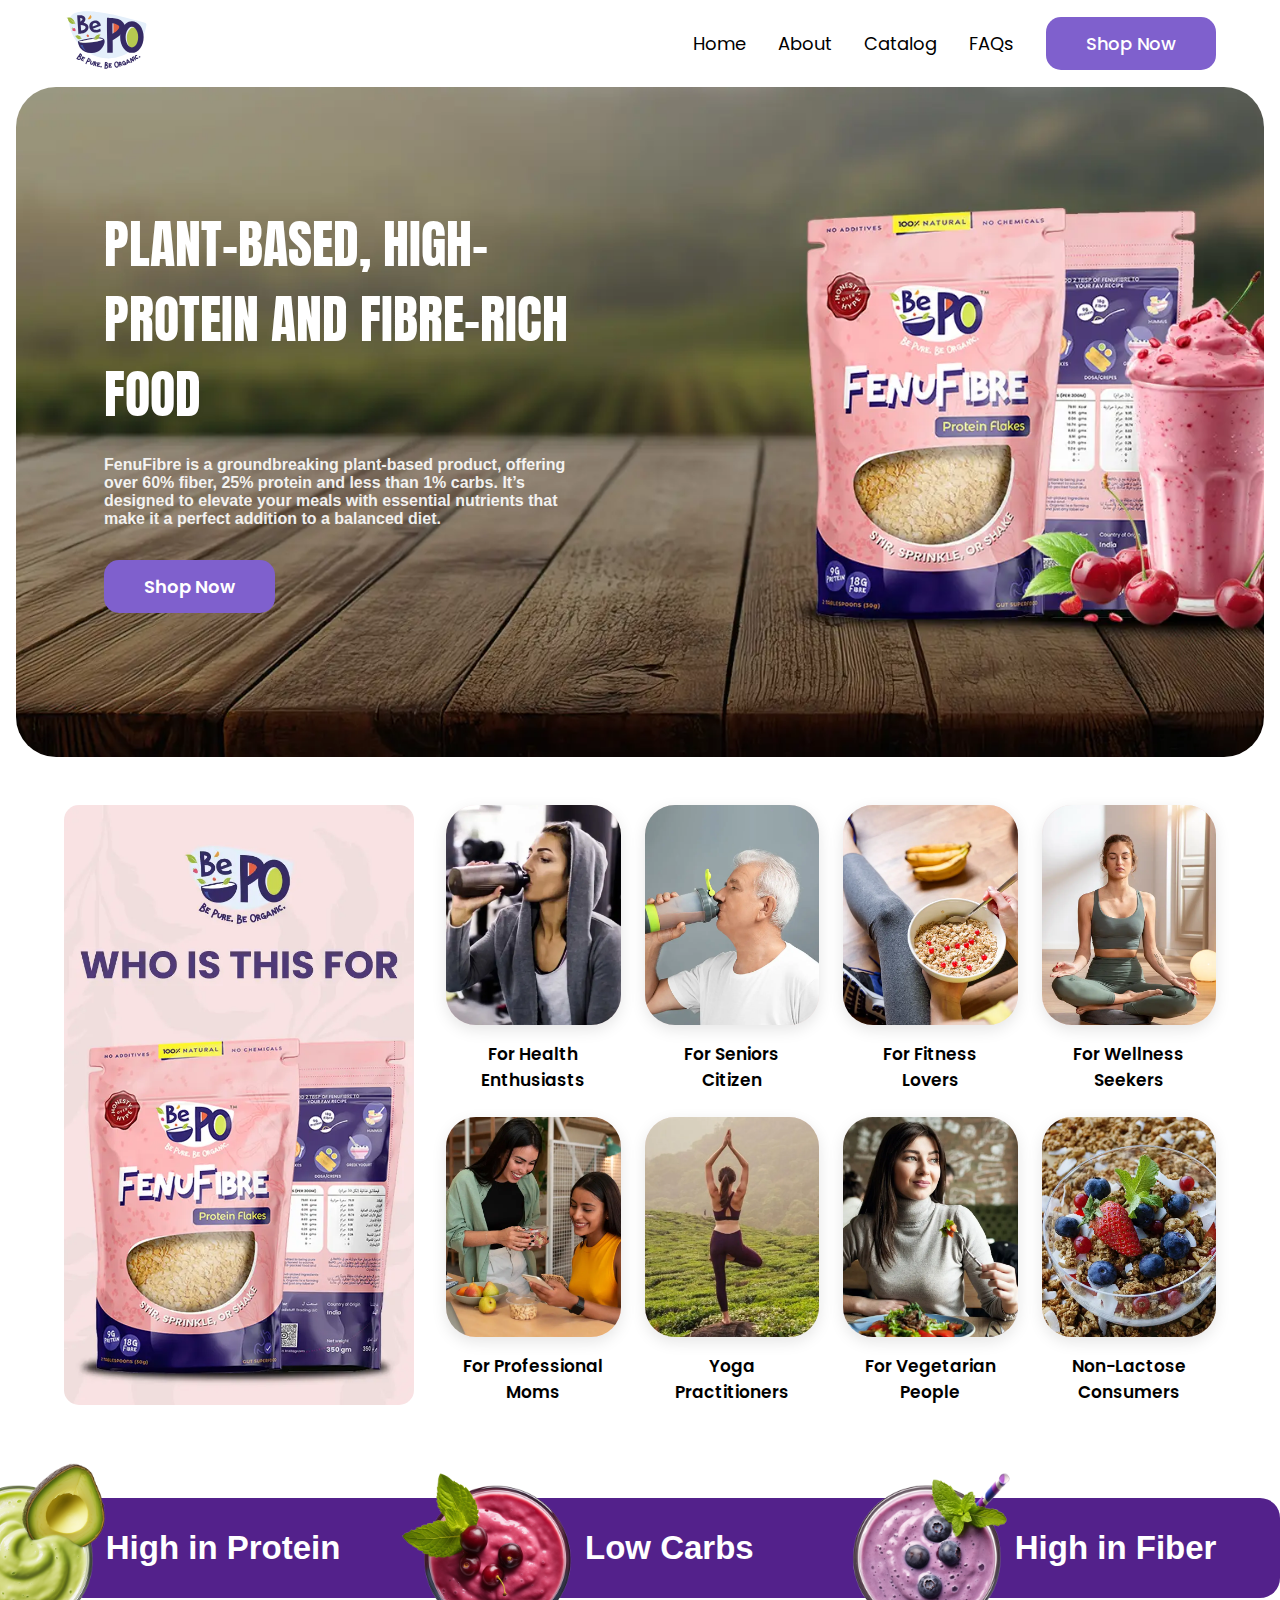
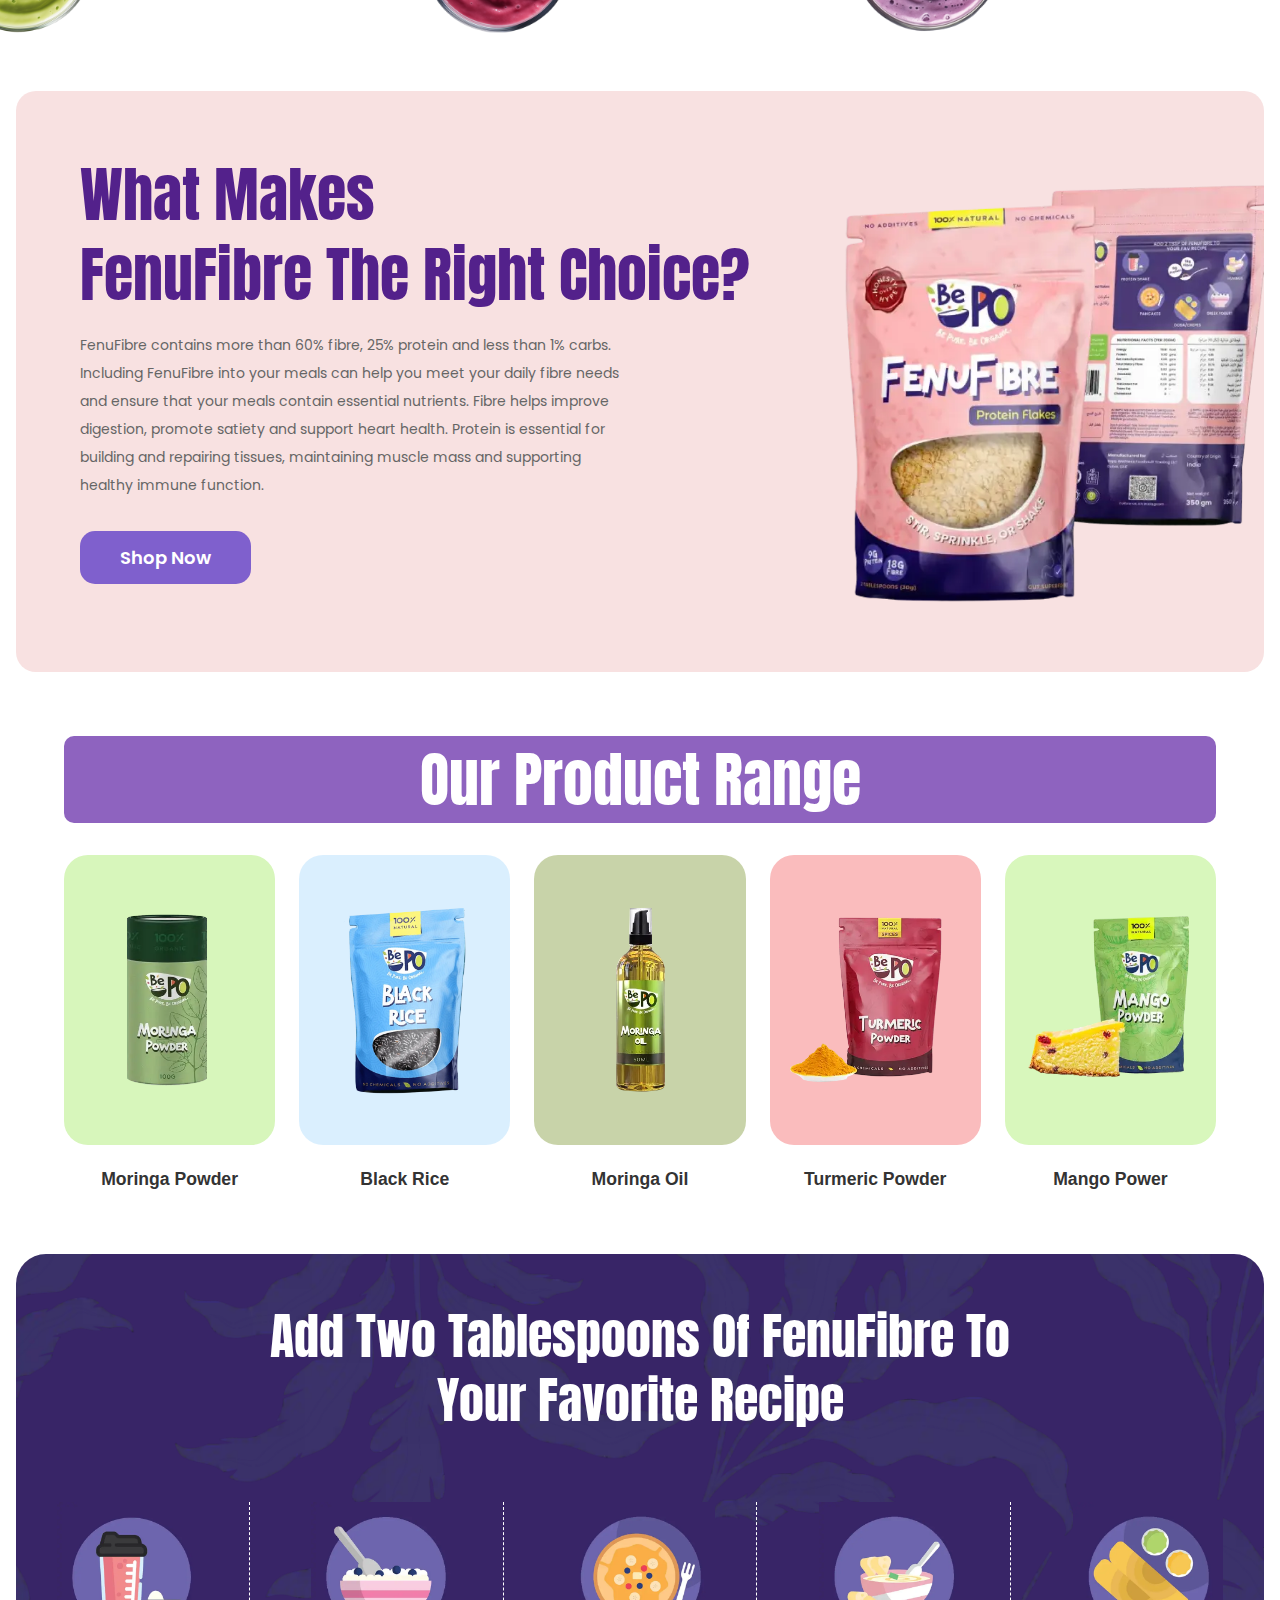
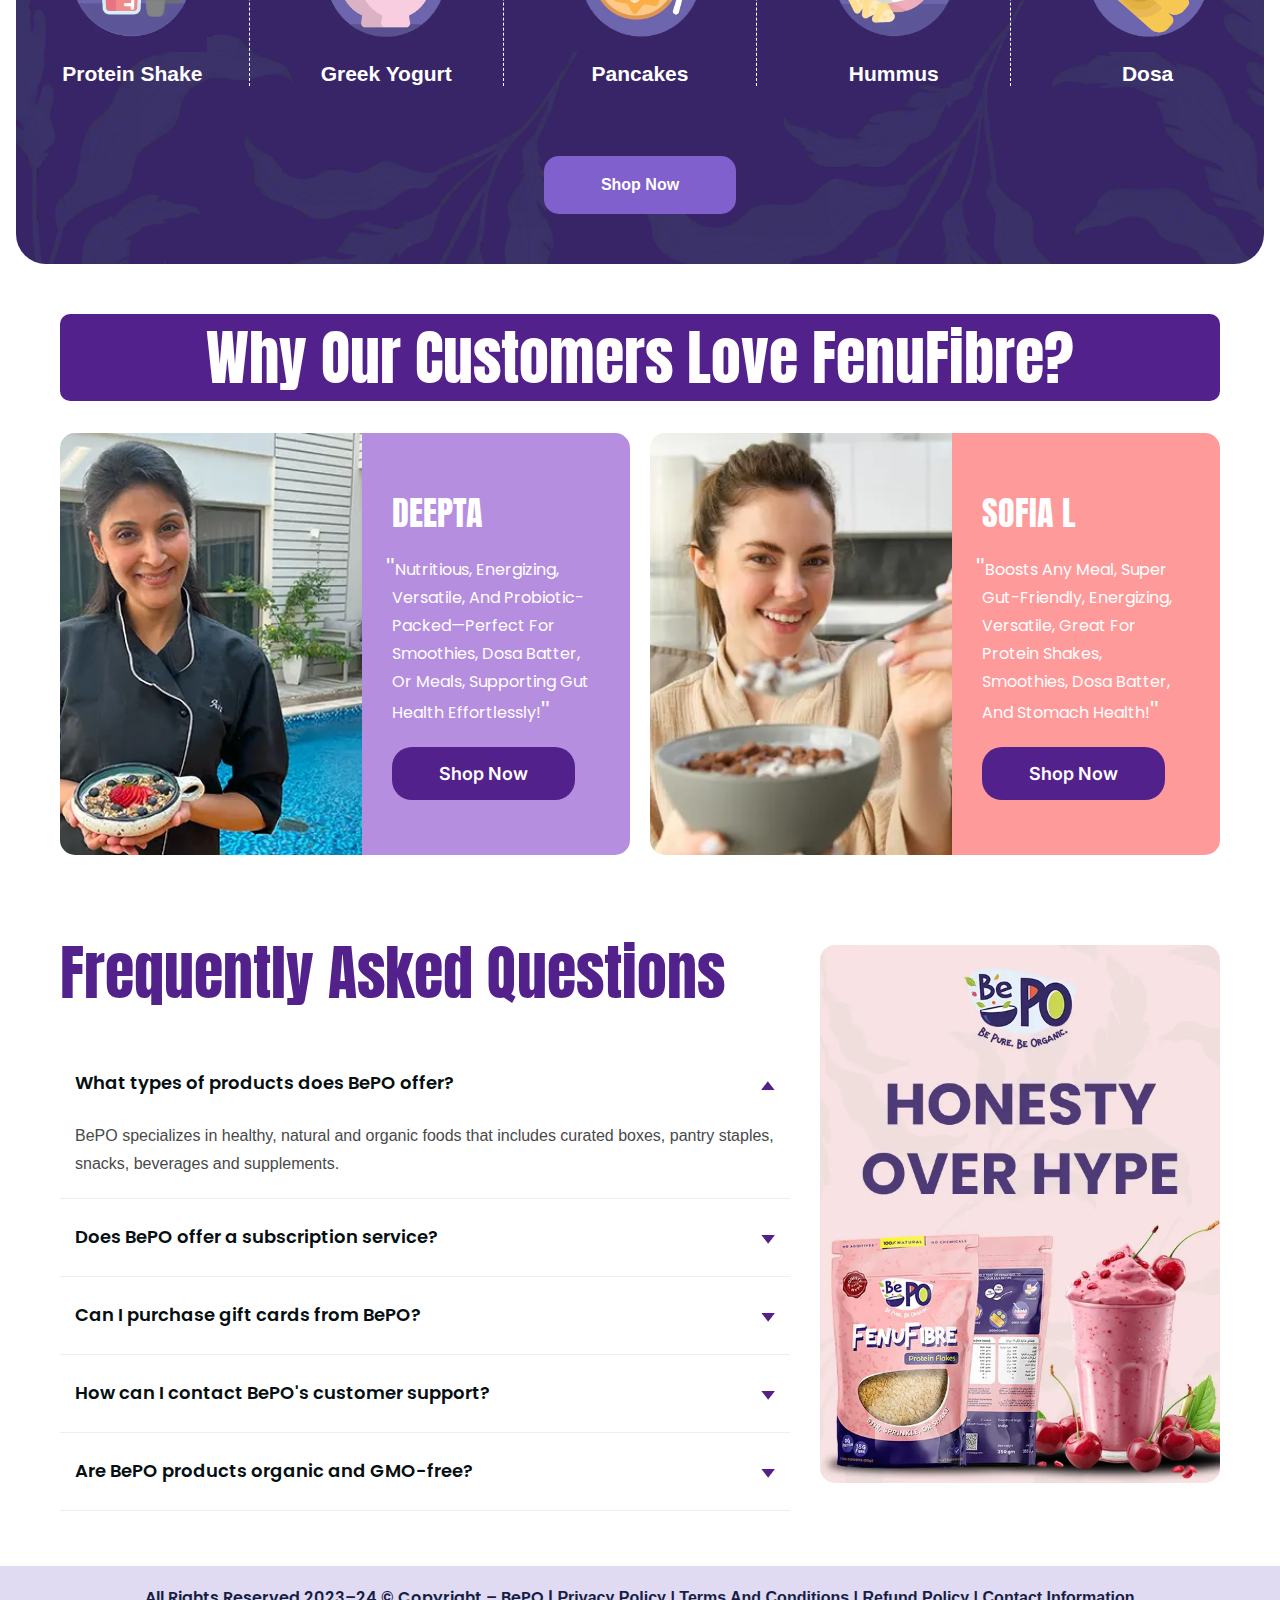
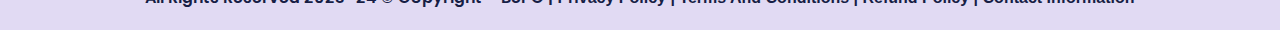
==== index.html @ 3cbac1ba "some minor changes" ====
<!DOCTYPE html>
<html lang="en">
  <head>
    <meta charset="UTF-8" />
    <meta name="viewport" content="width=device-width, initial-scale=1.0" />
    <title>Faryita - Fresh Juice Bar</title>
    <meta
      name="description"
      content="BePO is your source for natural, organic packaged food. Explore our health-focused products, including fruit powders, staples, and spices. "
    />
    <!-- <link rel="canonical" href="https://www.gobepo.com"/> -->
    <meta
      property="og:title"
      content="BePO | Healthy, Natural, Organic Foods"
    />
    <meta
      property="og:description"
      content="BePO is your source for natural, organic packaged food. Explore our health-focused products, including fruit powders, staples, and spices. "
    />
    <meta
      property="og:image"
      content="https://static.wixstatic.com/media/5f8a59_23ab8ace196f48eab3944c8852a92712%7Emv2.png/v1/fit/w_2500,h_1330,al_c/5f8a59_23ab8ace196f48eab3944c8852a92712%7Emv2.png"
    />
    <meta property="og:image:width" content="2500" />
    <meta property="og:image:height" content="1330" />
    <meta property="og:url" content="https://www.gobepo.com" />
    <meta property="og:site_name" content="Bepo" />
    <link href="./images/bg-images/logo.svg " rel="icon" />
    <link href="./images/bg-images/logo.svg " rel="apple-touch-icon" />
    <link
      href="https://cdnjs.cloudflare.com/ajax/libs/font-awesome/6.0.0/css/all.min.css"
      rel="stylesheet"
    />
    <link rel="stylesheet" href="./css/font-awesome-css/all.css" />
    <link rel="stylesheet" href="./css/style.css" />
    <link rel="stylesheet" href="./css/responsive.css" />
    <script defer src="./js/script.js"></script>
  </head>
  <body>
    <!-- Top Header -->
    <!-- <div class="top-header">
      <div class="top_social_icons">
        <img src="./images/bg-images/instagram.png" alt="" />
        <img src="./images/bg-images/facebook-app-symbol.png" alt="" />
        <img src="./images/bg-images/youtube (1).png  " alt="" />
        <img src="./images/bg-images/twitter.png" alt="" />
      </div>
      <p class="top_text"> View All Our Products</p>
      <div class="right_top_div">
        <div class="email_container">
          <img src="./images/bg-images/email.png" alt="" />
          <span><a href="mailto: hello@gobepo.com" style="margin-left: 0px;"> hello@gobepo.com</a></span>
        </div>
        <div class="countary">
          <p>USD</p>
          <img src="images/bg-images/down-arrow.png" width="15px" alt="" />
        </div>
        <div class="countary">
          <p>English</p>
          <img src="images/bg-images/down-arrow.png" width="15px" alt="" />
        </div>
      </div>
    </div> -->

    <!-- Main Navigation -->
    <nav>
      <div class="logo"><img src="./images/bg-images/logo.svg" alt="" /></div>

      <div class="nav-icons">
        <!-- <a href="#"><i class="fas fa-search"></i></a> -->
        <!-- <a href="#"><i class="fas fa-heart"></i></a> -->
        <!-- <a href="#"><i class="fas fa-shopping-cart"></i></a> -->
        <div class="nav-links">
          <a href="#hero">Home</a>
          <a href="#about">About</a>
          <a href="#catalog">Catalog</a>
          <!-- <a href="#shop">Shop</a> -->
          <a href="#faq">FAQs</a>
        </div>
        <a
          style="margin-left: 16px"
          href="https://amzn.eu/d/f3tGIVs"
          target="_blank"
          class="get-in-touch"
          >Shop Now</a
        >
        <button class="hamburger">
          <i class="fas fa-bars"></i>
        </button>
      </div>
    </nav>

    <!-- Mobile Navigation -->
    <div class="mobile-nav">
      <button class="mobile-nav-close">
        <i style="font-size: 40px" class="fas fa-times"></i>
      </button>
      <div class="mobile-nav-links">
        <a href="#hero">Home</a>
        <a href="#about">About</a>
        <a href="#catalog">Catalog</a>
        <!-- <a href="#shop">Shop</a> -->
        <a href="#faq">FAQs</a>
        <a href="#contact" class="get-in-touch">Get In Touch</a>
      </div>
    </div>

    <!-- Overlay -->
    <div class="overlay"></div>

    <!-- Hero Section -->
    <section id="hero" class="hero">
      <div class="hero-content">
        <!-- <div class="orange_fruite">
          <img src="./images/fruits/hero-orange.png" alt="" />
        </div> -->

        <div class="left_hero_content">
          <h1>Plant-Based, High-Protein and Fibre-Rich Food</h1>
          <!-- <i class="fas fa-user"></i> -->
          <p>
            FenuFibre is a groundbreaking plant-based product, offering over 60%
            fiber, 25% protein and less than 1% carbs. It’s designed to elevate
            your meals with essential nutrients that make it a perfect addition
            to a balanced diet.
          </p>
          <a
            href="https://amzn.eu/d/f3tGIVs"
            target="_blank"
            class="shop-juice-btn"
            >Shop Now</a
          >
        </div>
        <div class="person_div">
          <a href="https://amzn.eu/d/f3tGIVs" target="_blank"
            ><img src="./images/bepo/fenufibre-back-forth.webp" alt=""
          /></a>
        </div>
      </div>
    </section>

    <!-- Products Section -->
    <section class="products-section">
      <div class="featured-juice">
        <div class="juice-card">
          <h3 class="product_mbl_title">Who can Benefit from FenuFibre?</h3>
        </div>
        <div class="juice-grid">
          <div class="juice-container">
            <div class="juice-item">
              <img
                src="./images/bepo/health-enthusiasts.webp"
                alt="Cantaloupe Juice"
                class="juice-img"
              />
            </div>
            <div class="juice-info">
              <h3>For Health Enthusiasts</h3>
            </div>
          </div>
          <div class="juice-container">
            <div class="juice-item">
              <img
                src="./images/bepo/for-senior.webp"
                alt="Strawberry juice"
                class="juice-img"
              />
            </div>
            <div class="juice-info">
              <h3>For Seniors Citizen</h3>
            </div>
          </div>
          <div class="juice-container">
            <div class="juice-item">
              <img
                src="./images/bepo/fitness-lover.webp"
                alt="Cucumber Juices"
                class="juice-img"
              />
            </div>
            <div class="juice-info">
              <h3>For Fitness Lovers</h3>
            </div>
          </div>
          <div class="juice-container">
            <div class="juice-item">
              <img
                src="./images/bepo/wellness-seeker.webp"
                alt="black Grape juice"
                class="juice-img"
              />
            </div>
            <div class="juice-info">
              <h3>For Wellness Seekers</h3>
            </div>
          </div>
          <div class="juice-container">
            <div class="juice-item">
              <img
                src="./images/bepo/woeking-mom.webp"
                alt="Mint lemon juice"
                class="juice-img"
              />
            </div>
            <div class="juice-info">
              <h3>For Professional Moms</h3>
            </div>
          </div>
          <div class="juice-container">
            <div class="juice-item">
              <img
                src="./images/bepo/yoga.webp"
                alt="Carrot Mint juice"
                class="juice-img"
              />
            </div>
            <div class="juice-info">
              <h3>Yoga Practitioners</h3>
            </div>
          </div>
          <div class="juice-container">
            <div class="juice-item">
              <img
                src="./images/bepo/vegan.webp"
                alt="Cantaloupe Juice"
                class="juice-img"
              />
            </div>
            <div class="juice-info">
              <h3>For Vegetarian People</h3>
            </div>
          </div>
          <div class="juice-container">
            <div class="juice-item">
              <img
                src="./images/bepo/lactose-intolerance.webp"
                alt="Mango Juices"
                class="juice-img"
              />
            </div>
            <div class="juice-info">
              <h3>Non-lactose consumers</h3>
            </div>
          </div>
        </div>
      </div>
    </section>
    <!-- Marquee Section -->
    <section class="marquee_section">
      <div class="slider-container_logo desktop-slider" id="upperLogo">
        <div class="slider_logo" id="slider_logo">
          <div class="slide-card_logo">
            <img src="./images/fruits/h2-img-01.png" />
            <p>High in Protein</p>
          </div>
          <div class="slide-card_logo">
            <img src="./images/fruits/h2-img-03.png" />
            <p>Low Carbs</p>
          </div>
          <div class="slide-card_logo">
            <img src="./images/fruits/h2-img-04.png" />
            <p>High in Fiber</p>
          </div>
          <div class="slide-card_logo">
            <img src="./images/fruits/h2-img-05.png" />
            <p>100% Natural</p>
          </div>
          <div class="slide-card_logo">
            <img src="./images/fruits/h2-img-01.png" />
            <p>High in Fibre</p>
          </div>
          <div class="slide-card_logo">
            <img src="./images/fruits/h2-img-03.png" />
            <p>100% Natural</p>
          </div>
        </div>
      </div>
    </section>

    <section id="about" class="pink-banner">
      <div class="pink-banner-content">
        <h2>
          What Makes <br />
          FenuFibre the Right Choice?
        </h2>
        <p>
          FenuFibre contains more than 60% fibre, 25% protein and less than 1%
          carbs. Including FenuFibre into your meals can help you meet your
          daily fibre needs and ensure that your meals contain essential
          nutrients. ​Fibre helps improve digestion, promote satiety and support
          heart health. Protein is essential for building and repairing tissues,
          maintaining muscle mass and supporting healthy immune function.
        </p>
        <!-- <div class="benefits_points">
          <p>Improves Digestion</p>
          <p>Promotes Satiety</p>
          <p>Promotes Satiety</p>
        </div> -->

        <a
          href="https://amzn.eu/d/f3tGIVs"
          target="_blank"
          class="shop-juice-btn"
          >Shop Now</a
        >
      </div>
      <!-- <div class="pink-banner-images">
        <img src="/api/placeholder/400/300" alt="Fruit Juice" />
        <div class="diagonal-straw"></div>
      </div> -->
    </section>

    <section id="catalog" class="trending-section">
      <div class="trending-header">
        <h2>Our Product Range</h2>
      </div>
      <div class="trending-grid">
        <div class="trending-item">
          <div class="trending-img-container" style="background: #d7f6bb">
            <img
              src="./images/bg-images/moringa-powder.webp"
              alt="Black Grape Juice"
            />
          </div>
          <h3>Moringa Powder</h3>
          <!-- <p class="price">$5.99 USD</p> -->
          <!-- <button class="add-to-cart-btn">Add To Cart</button> -->
        </div>
        <div class="trending-item">
          <div class="trending-img-container" style="background: #6fc2fd42">
            <img src="./images/bepo/bllack-rice.webp" alt="Mint Lemon Juice" />
          </div>
          <h3>Black Rice</h3>
          <!-- <p class="price">$4.99 USD</p> -->
          <!-- <button class="add-to-cart-btn">Add To Cart</button> -->
        </div>
        <div class="trending-item">
          <div class="trending-img-container" style="background: #8aa04777">
            <img
              src="./images/bg-images/moringa-oil.webp"
              alt="Carrot Mint Juice"
            />
          </div>
          <h3>Moringa Oil</h3>
          <!-- <p class="price">$6.99 USD</p> -->
          <!-- <button class="add-to-cart-btn">Add To Cart</button> -->
        </div>
        <div class="trending-item">
          <div class="trending-img-container" style="background: #fabcbd">
            <img
              style="margin-left: -25px"
              src="./images/bg-images/turmeric-powder.webp"
              alt="Mango Juices"
            />
          </div>
          <h3>Turmeric Powder</h3>
          <!-- <p class="price">$5.99 USD</p> -->
          <!-- <button class="add-to-cart-btn">Add To Cart</button> -->
        </div>
        <div class="trending-item">
          <div class="trending-img-container" style="background: #d8f7bc">
            <img src="./images/bepo/mango-power.webp" alt="Mint Lemon Juice" />
          </div>
          <h3>Mango Power</h3>
          <!-- <p class="price">$4.99 USD</p> -->
          <!-- <button class="add-to-cart-btn">Add To Cart</button> -->
        </div>
      </div>
    </section>

    <!-- ======Category section  === -->
    <!-- <section class="category">
      <div class="category_inner">
        <div class="category_cards">
          <img src="./images/fruits/orange-fresh.jpg" alt="" />
        </div>
        <div class="category_cards">
          <img src="./images/fruits/salsa-drinks.jpg" alt="" />
        </div>
        <div class="category_cards">
          <img src="./images/fruits/smoothies.jpg" alt="" />
        </div>
      </div>
    </section> -->
    <!-- Info Section -->
    <section class="info-section">
      <div class="info-content">
        <!-- <img
          src="./images/avatar-2.png"
          alt="Person drinking juice"
          class="info-image"
        /> -->
        <div class="info-details">
          <h2>Add two tablespoons of FenuFibre to your favorite recipe</h2>
          <div class="features">
            <div class="feature-item">
              <img
                src="./images/bg-images/protein-shake.webp"
                alt="Sustainability Icon"
                class="feature-icon"
              />
              <p>Protein Shake</p>
            </div>
            <div class="feature-item">
              <img
                src="./images/bg-images/greek-yogurt.webp"
                alt="Our Roots Icon"
                class="feature-icon"
              />
              <p>Greek Yogurt</p>
            </div>
            <div class="feature-item">
              <img
                src="./images/bg-images/pancake.webp"
                alt="Variety Fruits Icon"
                class="feature-icon"
              />
              <p>Pancakes</p>
            </div>
            <div class="feature-item">
              <img
                src="./images/bg-images/hummus.webp"
                alt="Deliciousness Icon"
                class="feature-icon"
              />
              <p>Hummus</p>
            </div>
            <div class="feature-item">
              <img
                src="./images/bg-images/dosa.webp"
                alt="Quality Icon"
                class="feature-icon"
              />
              <p>Dosa</p>
            </div>
          </div>
          <a href="https://amzn.eu/d/f3tGIVs" target="_blank" class="btn"
            >Shop Now</a
          >
        </div>
      </div>
    </section>

    <!-- Blog Section -->
    <section class="juice-blog-section">
      <div class="trending-header blog">
        <h2>Why Our Customers Love FenuFibre?</h2>
      </div>
      <div class="juice-blog-carousel" id="juiceBlogCarousel">
        <div class="juice-blog-track" id="juiceBlogTrack">
          <div class="juice-blog-card">
            <img
              src="./images/bepo/deepta.webp"
              alt="Orange Juice"
              class="juice-blog-image"
            />
            <div class="blog_right_block">
              <div class="juice-blog-content">
                <!-- <div class="juice-blog-date">March 02, 2023</div> -->
                <h3 class="juice-blog-heading">Deepta</h3>
                <p class="juice-blog-excerpt">
                  <span style="font-size: 24px; margin-left: -6px">"</span
                  >Nutritious, energizing, versatile, and
                  probiotic-packed—perfect for smoothies, dosa batter, or meals,
                  supporting gut health effortlessly!<span
                    style="font-size: 24px"
                    >"</span
                  >
                </p>
                <a
                  href="https://amzn.eu/d/f3tGIVs"
                  target="_blank"
                  class="juice-blog-read-more"
                  >Shop Now
                </a>
              </div>
            </div>
          </div>
          <div class="juice-blog-card">
            <img
              src="./images/bepo/sophia.webp"
              alt="Red Smoothie"
              class="juice-blog-image"
            />
            <div class="blog_right_block">
              <div class="juice-blog-content">
                <!-- <div class="juice-blog-date">March 15, 2023</div> -->
                <h3 class="juice-blog-heading">Sofia L</h3>
                <p class="juice-blog-excerpt">
                  <span style="font-size: 24px; margin-left: -6px">"</span
                  >Boosts any meal, super gut-friendly, energizing, versatile,
                  great for protein shakes, smoothies, dosa batter, and stomach
                  health!<span style="font-size: 24px">"</span>
                </p>

                <a
                  href="https://amzn.eu/d/f3tGIVs"
                  target="_blank"
                  class="juice-blog-read-more"
                  >Shop Now</a
                >
              </div>
            </div>
          </div>
        </div>
        <div class="juice-blog-dots" id="juiceBlogDots"></div>
      </div>
    </section>

    <!-- FAQ Section -->
    <section id="faq" class="faq-section">
      <div class="faq-content">
        <h2 class="section-title">Frequently Asked Questions</h2>
        <ul class="accordion">
          <li class="accordion-item">
            <button class="accordion-button">
              What types of products does BePO offer?
              <img src="./images/bepo/down-arrow.webp" alt="" />
            </button>
            <div class="accordion-content">
              <p>
                BePO specializes in healthy, natural and organic foods that
                includes curated boxes, pantry staples, snacks, beverages and
                supplements.
              </p>
            </div>
          </li>
          <li class="accordion-item">
            <button class="accordion-button">
              Does BePO offer a subscription service?
              <img src="./images/bepo/down-arrow.webp" alt="" />
            </button>
            <div class="accordion-content">
              <p>
                Yes, BePO provides a subscription service that allows customers
                to receive regular deliveries of their chosen products.
              </p>
            </div>
          </li>
          <li class="accordion-item">
            <button class="accordion-button">
              Can I purchase gift cards from BePO?
              <img src="./images/bepo/down-arrow.webp" alt="" />
            </button>
            <div class="accordion-content">
              <p>
                Yes, BePO offers gift cards that allows you to share the gift of
                healthy eating with others.
              </p>
            </div>
          </li>
          <li class="accordion-item">
            <button class="accordion-button">
              How can I contact BePO's customer support?
              <img src="./images/bepo/down-arrow.webp" alt="" />
            </button>
            <div class="accordion-content">
              <p>
                For any assistance with orders, you can reach out to BePO's
                customer support.
              </p>
            </div>
          </li>
          <li class="accordion-item">
            <button class="accordion-button">
              Are BePO products organic and GMO-free?
              <img src="./images/bepo/down-arrow.webp" alt="" />
            </button>
            <div class="accordion-content">
              <p>
                Yes, all BePO products are made with certified organic
                ingredients and are GMO-free to ensure the highest quality and
                health benefits.
              </p>
            </div>
          </li>
        </ul>
      </div>
      <div class="faq-image">
        <a href="https://amzn.eu/d/f3tGIVs" target="_blank">
          <img src="./images/bepo/honesty-over-hype.webp" alt="Fresh Juice"
        /></a>
      </div>
    </section>

    <!-- Chefs Section -->
    <!-- <section class="chefs-section">
      <div class="chefs_heading">
        <h2 class="chefs-title">Juice Master Chef</h2>
        <p>
          Curabitur finibus odio ac lectus semper vestibulum sit amet vel
          ligula. Pellentesque posuere diam id ultrices cursus. Integer ipsum
          arcu, rutrum ac quam quis, vulputate efficitur sem. Duis eget
          condimentum odio. Nulla vel fermentum tellus.
        </p>
      </div>
      <div class="chefs-grid">
        <div class="chef-card">
          <div class="social_icons">
            <img src="./images/icons/twitter.png" alt="" />
            <img src="./images/icons/twitter.png" alt="" />
            <img src="./images/icons/twitter.png" alt="" />
            <img src="./images/icons/twitter.png" alt="" />
          </div>
          <div class="chef-image">
            <img
              src="./images/bg-images/Home-3-Team-01.jpg"
              alt="George Timothy"
            />
          </div>
          <h3 class="chef-name">George Timothy</h3>
          <p class="chef-title">Master Chef</p>
        </div>
        <div class="chef-card">
          <div class="social_icons">
            <img src="./images/icons/twitter.png" alt="" />
            <img src="./images/icons/twitter.png" alt="" />
            <img src="./images/icons/twitter.png" alt="" />
            <img src="./images/icons/twitter.png" alt="" />
          </div>
          <div class="chef-image">
            <img
              src="./images/bg-images/Home-3-Team-04.jpg"
              alt="Angela Brenda"
            />
          </div>
          <h3 class="chef-name">Angela Brenda</h3>
          <p class="chef-title">Master Chef</p>
        </div>

        <div class="chef-card">
          <div class="social_icons">
            <img src="./images/icons/twitter.png" alt="" />
            <img src="./images/icons/twitter.png" alt="" />
            <img src="./images/icons/twitter.png" alt="" />
            <img src="./images/icons/twitter.png" alt="" />
          </div>
          <div class="chef-image">
            <img
              src="./images/bg-images/Home-3-Team-02.jpg"
              alt="Nicholas Jonathan"
            />
          </div>
          <h3 class="chef-name">Nicholas Jonathan</h3>
          <p class="chef-title">Master Chef</p>
        </div>

        <div class="chef-card">
          <div class="social_icons">
            <img src="./images/icons/twitter.png" alt="" />
            <img src="./images/icons/twitter.png" alt="" />
            <img src="./images/icons/twitter.png" alt="" />
            <img src="./images/icons/twitter.png" alt="" />
          </div>
          <div class="chef-image">
            <img src="./images/bg-images/h3-tm-03.jpg" alt="Kenneth Brian" />
          </div>
          <h3 class="chef-name">Kenneth Brian</h3>
          <p class="chef-title">Master Chef</p>
        </div>
      </div>
    </section> -->

    <!-- Contact Section -->
    <!-- <section class="juice-contact-section">
      <div class="juice-contact-content">
        <h2 class="juice-contact-title">Don't Be Shy, Say Hi!</h2>
        <p class="juice-contact-subtitle">
          Have questions about our products? Want to collaborate? Drop us a
          message!
        </p>

        <form class="juice-contact-form" id="juiceContactForm">
          <div class="juice-form-group">
            <input type="text" class="juice-form-control" placeholder="Name" />
          </div>
          <div class="juice-form-group">
            <input
              type="email"
              class="juice-form-control"
              placeholder="Email"
            />
          </div>
          <div class="juice-form-group">
            <input
              type="tel"
              class="juice-form-control"
              placeholder="Phone Number"
            />
          </div>
          <div class="juice-form-group">
            <textarea
              class="juice-form-control"
              placeholder="Message"
            ></textarea>
          </div>
          <button type="submit" class="juice-submit-btn">Send Request</button>
        </form>
      </div>

      
    </section> -->

    <!-- ---footer  ---  -->
    <!-- <div class="main-container">
      <div class="fruits_icon_3">
        <img src="./images/fruits/orange-tree-01.png" alt="" />
      </div>
      <div class="fruits_icon_4">
        <img src="./images/fruits/Footer-3-Vector.png" alt="" />
      </div>
      <div class="content-wrapper">
        <div class="banner-text">
          Subscribe For A Good Deal Inside & Outside
        </div>
        <p class="sub_heading">
          If you are going to use a passage of Lorem Ipsum, you need to be sure
          there isn't anything embarrassing hidden in the middle of text.
        </p>

        <div class="service-icons">
          <div class="service-item">
            <img src="./images/icons/fast-delivery.webp" alt="Fast Delivery" />
            <span>Fast Delivery</span>
          </div>
          <div class="service-item">
            <img src="./images/icons/Delivery.webp" alt="Delivery Date" />
            <span>Delivery Date</span>
          </div>
          <div class="service-item">
            <img src="./images/icons/secure.webp" alt="Secure Payments" />
            <span>Secure Payments</span>
          </div>
          <div class="service-item">
            <img
              src="./images/icons/customer.webp"
              alt="24/7 Customer Service"
            />
            <span>24/7 Customer Service</span>
          </div>
        </div>

        <div class="footer-main">
          <div class="fruits_icon_1">
            <img src="./images/fruits/footer-img-1-768x822.png" alt="" />
          </div>
          <div class="fruits_icon_2">
            <img src="./images/fruits/melon-img-01.png" alt="" />
          </div>

          <div class="footer-content">
            <div class="footer-section company-info">
              <div class="logo">
                <img src="./images/bg-images/logo.svg" alt="" />
              </div>
              <p>
                Donec sit amet nibh vestibulum ipsum cursus rhoncus. Duis ac
                tortor gravida ligula eleifend finibus sed vel tellus.
              </p>

              <div class="social-media">
                <a href="#"
                  ><img src="./images/icons/twitter.png" alt="Twitter"
                /></a>
                <a href="#"
                  ><img src="./images/icons/google.png" alt="Google"
                /></a>
                <a href="#"
                  ><img src="./images/icons/facebook.png" alt="Facebook"
                /></a>
                <a href="#"
                  ><img src="./images/icons/instagram.png" alt="Instagram"
                /></a>
              </div>

              <img src="fruits.svg" alt="" class="decorative-fruits" />
            </div>

            <div class="footer-section">
              <h3>Get in Touch</h3>
              <ul>
                <li><p>1245, North Western Street</p></li>
                <li><p>Europia. Lumbio</p></li>
                <li>
                  <a href="tel:+91 99999999">Call Us+31 (0) 123 456 789</a>
                </li>
                <li><a href="mailto:example.com">chocolatier@admin.com</a></li>
              </ul>
              <div class="app-stores">
                <img
                  src="./images/icons/google-play.png"
                  alt="Get it on Google Play"
                />
                <img
                  src="./images/icons/google-apple.png"
                  alt="Download on App Store"
                />
              </div>
            </div>

            <div class="footer-section dropdown-section">
              <div class="section-header" onclick="toggleSection('shop')">
                <h3>Shop</h3>
                <span class="dropdown-arrow">▼</span>
              </div>
              <ul class="dropdown-content" id="shop">
                <li><a href="#">Juices</a></li>
                <li><a href="#">Supplements</a></li>
                <li><a href="#">Pantry</a></li>
                <li><a href="#">Milkshakes</a></li>
                <li><a href="#">Health Drinks</a></li>
              </ul>
            </div>

            <div class="footer-section dropdown-section">
              <div
                class="section-header"
                onclick="toggleSection('useful-links')"
              >
                <h3>Useful Links</h3>
                <span class="dropdown-arrow">▼</span>
              </div>
              <ul class="dropdown-content" id="useful-links">
                <li><a href="#">Contact us</a></li>
                <li><a href="#">About Us</a></li>
                <li><a href="#">Shipping & Returns</a></li>
                <li><a href="#">Refund Policy</a></li>
                <li><a href="#">Terms & Conditions</a></li>
              </ul>
            </div>

            <div class="footer-section dropdown-section">
              <div class="section-header" onclick="toggleSection('services')">
                <h3>Services</h3>
                <span class="dropdown-arrow">▼</span>
              </div>
              <ul class="dropdown-content" id="services">
                <li><a href="#">Orders</a></li>
                <li><a href="#">Downloads</a></li>
                <li><a href="#">Account Details</a></li>
                <li><a href="#">24/7 Care</a></li>
                <li><a href="#">Blogs & News</a></li>
              </ul>
            </div>
          </div>
          <img src="watermelon.svg" alt="" class="watermelon" />
        </div>
      </div>
    </div> -->
    <!-- <div class="eng_contact_container">
      <div class="eng_branding_section">
          <div class="eng_logo"><img width="100" src="./images/bg-images/logo.svg" alt=""></div>
          <p class="eng_tagline">We have 20+ years of experience providing unique teaching methods and live activity based learning.</p>
      </div>

      <div class="eng_connect_section">
          <h2 class="eng_connect_title">CONNECT</h2>
          <div class="eng_contact_info">
              <div class="eng_contact_item">
                   
                  <span class="eng_contact_text">No. 30/3A, 3rd Floor, Metro Station Gate, Gali No. 3, opp. Tilak Nagar</span>
              </div>
              <div class="eng_contact_item">
                  <svg class="eng_contact_icon" fill="none" stroke="currentColor" viewBox="0 0 24 24">
                      <path stroke-linecap="round" stroke-linejoin="round" stroke-width="2" d="M3 5a2 2 0 012-2h3.28a1 1 0 01.948.684l1.498 4.493a1 1 0 01-.502 1.21l-2.257 1.13a11.042 11.042 0 005.516 5.516l1.13-2.257a1 1 0 011.21-.502l4.493 1.498a1 1 0 01.684.949V19a2 2 0 01-2 2h-1C9.716 21 3 14.284 3 6V5z"/>
                  </svg>
                  <a href="tel:8506060195" class="eng_contact_text">8506060195</a>
              </div>
              <div class="eng_contact_item">
                  <svg class="eng_contact_icon" fill="none" stroke="currentColor" viewBox="0 0 24 24">
                      <path stroke-linecap="round" stroke-linejoin="round" stroke-width="2" d="M3 8l7.89 5.26a2 2 0 002.22 0L21 8M5 19h14a2 2 0 002-2V7a2 2 0 00-2-2H5a2 2 0 00-2 2v10a2 2 0 002 2z"/>
                  </svg>
                  <a href="mailto:info@engmates.com" class="eng_contact_text">info@engmates.com</a>
              </div>
          </div>
      </div>

      <div class="eng_callback_section">
          <h2 class="eng_callback_title">REQUEST FREE CALL BACK</h2>
          <form class="eng_callback_form" id="callbackForm">
              <input type="tel" class="eng_input" placeholder="Enter Your Phone Number" required>
              <button type="submit" class="eng_submit_btn">Book Appointment</button>
          </form>
      </div>
  </div> -->

    <!-- <section id="contact_sec" class="content_area">
    <div class="left-area">
         <div class="image">
              <img width="120px" src="./images/bg-images/logo.svg" alt="Logo">
         </div>
         <p>We bring honest to source, 100% natural and nutrient-packed food and wellness products. When you try our products you can taste the freshness and purity.</p>

    </div>
    <div class="center-area">
         <h4>Quick Links</h4>
         <div class="address">
              <div>
                 
                  <a href="">Home</a>
              </div>

              <div>
                
                   <a href="">About</a>
              </div>
              <div>
              
               <a href="">Catalog</a>
           </div>

              <div>
                  
                  <a href="">How to consume?
                  </a>
              </div> 
              <div>
                   
                  <a href="">   Reviews
                  </a>
              </div> 
              
              <div>
                  
                  <a href="">FAQs</a>
              </div>
         </div>
    </div>

    <div class="right-area">
         <h4 hrf="./">Request Free Call Back
         </h4>
         <form action="mail/mail2.php" method="post" class="form" siq_id="autopick_49">
              <input name="mbl_no" type="text" pattern="[6-9][0-9]{9}" placeholder="Enter Your Phone Number" required="" class="input User_Number" style="color: black;" autocomplete="off" fdprocessedid="00b8xd">

              <button name="submit_new" type="submit" fdprocessedid="3wwsch"> Shop now
              </button>
         </form>
    </div>
</section> -->

    <div class="payment-methods">
      <!-- <div class="footer_logo">
        <img width="100px" src="./images/bg-images/logo.svg" alt="">
      </div> -->
      <p class="mb-0">
        All Rights Reserved 2023–24 © Copyright – BePO |
        <span>
          <a style="cursor: pointer" onclick="openModal('privacyPolicy')"
            >Privacy Policy |</a
          >
          <a style="cursor: pointer" onclick="openModal('adsPolicy')"
            >Terms and Conditions |</a
          >
          <a style="cursor: pointer" onclick="openModal('dataPrivacy')"
            >Refund policy |</a
          >
          <a style="cursor: pointer" onclick="openModal('contactInfo')"
            >Contact Information
          </a>
        </span>
      </p>

      <!-- <div class="payment_icons">
        <div class="icon"><img src="./images/icons/visa.png" alt="" /></div>
        <div class="icon">
          <img src="./images/icons/master-card.png" alt="" />
        </div>
        <div class="icon"><img src="./images/icons/paypal.png" alt="" /></div>
        <div class="icon icons_extra">
          <img src="./images/icons/skrill.png" alt="" />
        </div>
        <div class="icon icons_extra">
          <img src="./images/icons/pyoneer.png" alt="" />
        </div>
        <div class="icon"><img src="./images/icons/amazon.png" alt="" /></div>
        <div class="icon"><img src="./images/icons/g-pay.png" alt="" /></div>
      </div> -->
    </div>

    <div class="policies">
      <!-- ============privacy policy============= -->
      <div>
        <!-- Modal Backdrops -->
        <div
          class="modal-backdrop"
          id="privacyPolicy-backdrop"
          onclick="closeModal('privacyPolicy')"
        ></div>

        <!-- -----modal---- -->
        <div class="modal-container" id="privacyPolicy-container">
          <div class="modal-wrapper flex_center">
            <div class="modal-content">
              <div class="modal-header flex_between">
                <h2 class="modal-title">Privacy Policy</h2>
                <button
                  class="close-button"
                  onclick="closeModal('privacyPolicy')"
                >
                  <span class="close-icon">
                    <img src="./images/bg-images/cross.svg" alt="close" />
                  </span>
                </button>
              </div>
              <div class="modal-body">
                <div class="space-y-6">
                  <div class="section">
                    <p>
                      Gobepo Privacy Policy (“Policy”) <br />
                      Last updated: December 9, 2024
                    </p>

                    <p>
                      This Policy describes and states the manner in which BePO
                      Wellness Foodstuff Trading LLC a limited liability company
                      incorporated in Dubai, United Arab Emirates (“Company”,
                      “Companies”, “we”, “us”, “our”) having its registered
                      address at BePO Wellness Foodstuff Trading LLC, Al
                      Muraqqabat, Dubai, UAE, manages and deals with the
                      personal information or data that is received on its
                      website www.gobepo.com (“website”), and on any related
                      “portal, applications and other platforms, as also through
                      our channel partners, associated firms, social media and
                      other websites from You, the viewer or visitor on our
                      website, portal or apps. In this Policy, website
                      www.gobepo.com (“website”), and on any related portal,
                      applications and other platforms, as also through our
                      channel partners, associated firms, social media and other
                      website, digital applications shall all be rereferred to
                      as “Website”.
                    </p>

                    <p>
                      Please read the Policy carefully which provides the manner
                      in which we will use the data which is provided by you.
                      You undertake that immediately upon accessing this
                      Website, you have read and understood this Privacy Policy.
                      If you do not agree with any term of this Privacy Policy,
                      you should immediately discontinue access or use of the
                      Website. You confirm acceptance to us that you accept the
                      terms of this Policy by continued use and/ or viewing the
                      Website. Following are the terms of this Policy which you
                      accept and which are binding between you and us:
                    </p>
                  </div>
                  <div class="section">
                    <!-- <h3>1. Use of Our Services</h3> -->
                    <p>
                      Acceptance of the terms of the Policy: by accessing,
                      viewing, and or using the Website, you accept the terms of
                      the Policy and the same are legally binding between us and
                      you. “User”, “you” or “your” means any natural or legal
                      person who accesses, browses and/or directly or indirectly
                      interact with us through the website, apps, any other
                      digital application, portal or other platform, in any
                      manner, whether directly or through any other channel.
                    </p>
                  </div>
                  <div class="section">
                    <!-- <h3>2. Intellectual Property Rights</h3> -->

                    <p>
                      You will deem to have used our services “Services”, when
                      you view, browse, transact, or interact with our website,
                      application or portal and /or use any data, picture,
                      content, digital depiction, artwork, statement or
                      information posted, depicted, placed or presented on our
                      website, apps, portal or other platform.
                    </p>
                  </div>
                  <div class="section">
                    <!-- <h3>3. User Accounts</h3> -->
                    <p>
                      Services, means and includes sales, marketing and
                      advertising our products, our services, as well as the
                      products and services being marketed, offered or sold by
                      third parties through the Website (“Services”).
                    </p>
                  </div>
                  <div class="section">
                    <!-- <h3>4. Limitation of Liability</h3> -->
                    <p>
                      Collection of information: We collect the following
                      information that you provide to us directly or indirectly
                      through any third-party resource like a channel partner,
                      any information which is already in public domain, which
                      is available with any marketing partner or agency, which
                      you have provided to any third party who provides the same
                      to us when you visit our Website or inter-act with us
                      digitally or physically through any channel whatsoever.
                      Such information could include your first and last name,
                      and email address; Personal Identification Information:
                      Full name, date of birth, nationality, gender, signature,
                      phone number, home address, photos, images, videos; Your
                      formal identification including Government issued identity
                      document and photograph such as passport, driver’s
                      license, national or state identity card; biometric
                      information, photograph; financial information, such as
                      your linked virtual currency or wallet accounts, stored
                      value accounts, and associated details; your profile
                      information, such as your username that you may set to
                      establish an online account on our Services, links to your
                      profiles on social networks, interests, preferences, and
                      any other information that you add to your account
                      profile; Communications that we exchange with you,
                      including when you contact us through the our Service,
                      social media, or otherwise.; information relating to or
                      needed to complete digital marketing purchases or sales on
                      or through our Service which includes transactional
                      details, fees, sales prices and other personal information
                      about you.
                    </p>
                  </div>
                  <div class="section">
                    <!-- <h3>5. Termination</h3> -->
                    <p>
                      Information that we receive automatically. We, and our
                      service providers, and our business partners may collect
                      certain types of information automatically, such as
                      information about your device, your usage of and
                      interaction with us, and interaction with other online
                      services, which includes IP address (which can indicate
                      your general geographic location), device type, operating
                      system and version, manufacturer and model, browser name
                      and version, screen resolution, device event information,
                      hardware settings, memory usage), language settings; and
                      online Identifiers, activity, and usage information:
                      engagement with content on our, any social networking
                      posts, pages and links which you have shared on the
                      internet or which you use used to access our Service from
                      a third party site.
                    </p>
                  </div>
                  <div class="section">
                    <!-- <h3>6. Governing Law</h3> -->
                    <p>
                      How we use your information: at our option, we may use
                      your personal information for delivering and enhancing the
                      quality of delivery of our Service; to maintain your user
                      profile with us; and to communicate with you about the our
                      Service, including by sending notices, updates, alerts and
                      administrative messages, and responding to your
                      communications to us; to conduct research and development
                      in order to improve our Service; and for marketing ours
                      and third party products and services; and to meet any
                      legal requirements, court orders and administrative
                      requests and requirements; and to meet any compliance
                      processes and audit requirements; and to prevent, identify
                      and investigate any fraudulent, harmful or illegal
                      activity including cyberattacks and identity theft; and to
                      verify your identity in order to assist with your account
                      services requests.
                    </p>
                  </div>

                  <div class="section">
                    <!-- <h3>7. Changes to Terms</h3> -->
                    <p>
                      Sharing with third parties: We may share your personal
                      information with other third parties, linked
                      third-parties, other third-party users, and our
                      affiliates, partners, shareholders, directors, employees
                      and agents. This is required for us to operate our digital
                      marketing and / or other services provided by us (such as
                      hosting, information technology, customer support,
                      identity verification, email delivery, marketing, consumer
                      research and website analytics). We understand and value
                      the privacy of your information. You expressly undertake
                      not to hold us responsible or liable for any misuse by
                      such third parties over which may or may not have any
                      control, and who have so acted without our express
                      consent.
                    </p>
                  </div>

                  <div class="section">
                    <!-- <h3>Contact Us</h3> -->
                    <p>
                      Amendments to the Policy: We reserve the exclusive right
                      to amend, modify or change the Policy at any time and the
                      updated Policy at the time when your information is
                      received or collected by us shall apply for the purpose of
                      any enforcement.
                    </p>
                  </div>
                  <div class="section">
                    <!-- <h3>Contact Us</h3> -->
                    <p>
                      Communication: By communicating electronically with the
                      website or with the apps, you expressly acknowledge and
                      agree to your personal information being processed in the
                      manner as stated herein. You may request that we provide
                      you with a copy of personal information held by us. This
                      information will be provided to you within reasonable
                      time. We need to collect personal information such as your
                      name, and a crypto wallet to provide certain services. If
                      you do not provide the information we designate as
                      required or mandatory, we may not be able to provide those
                      services with immediate effect.
                    </p>
                  </div>
                  <div class="section">
                    <!-- <h3>Contact Us</h3> -->
                    <p>
                      Marketing communications: You can opt-out of receiving
                      marketing communications from website at any time. If you
                      do not want us to send you marketing communications, you
                      may please go to your account settings and opt-out. We
                      will contact you by electronic means for marketing
                      purposes only if you have consented to such communication.
                      You may raise such objections with regard to initial or
                      further processing for purposes of direct marketing, at
                      any time and free of charge.
                    </p>
                  </div>
                  <div class="section">
                    <!-- <h3>Contact Us</h3> -->
                    <p>
                      Governing Law: this privacy policy is exclusively subject
                      to law of Dubai, United Arab Emirates, notwithstanding
                      your place of residence or usage. Any dispute related to
                      this Policy may only be raised at the appropriate courts
                      of Dubai, United Arab Emirates.
                    </p>
                  </div>
                  <div class="section">
                    <!-- <h3>Contact Us</h3> -->
                    <p>
                      Contact: Please contact us for any clarifications, your
                      suggestions, or complaints on our website www.gobepo.com
                    </p>
                  </div>
                </div>
              </div>
              <div class="modal-footer">
                <button
                  class="button-gradient"
                  onclick="closeModal('privacyPolicy')"
                >
                  Close
                </button>
              </div>
            </div>
          </div>
        </div>
      </div>

      <!-- ==============Ads Policy Modal============= -->
      <div>
        <!-- Modal Backdrops -->
        <div
          class="modal-backdrop"
          id="adsPolicy-backdrop"
          onclick="closeModal('adsPolicy')"
        ></div>
        <!-- -----modal---- -->
        <div class="modal-container" id="adsPolicy-container">
          <div class="modal-wrapper flex_center">
            <div class="modal-content">
              <div class="modal-header flex_between">
                <h2 class="modal-title">Terms and Conditions</h2>
                <button class="close-button" onclick="closeModal('adsPolicy')">
                  <span class="close-icon">
                    <img src="./images/bg-images/cross.svg" alt="close" />
                  </span>
                </button>
              </div>
              <div class="modal-body">
                <div class="space-y-6">
                  <!-- <div class="section">
                    <p>
                      Go BEPO Terms of Use (“Terms”) <br>
                      Last updated: 9 December, 2024
                    </p>

                  </div> -->
                  <div class="section">
                    <h3>Acceptance of Terms</h3>
                    <p>
                      By accessing or using the website or our services, you
                      confirm that you accept these Terms and Conditions and
                      agree to comply with them.
                    </p>
                  </div>
                  <div class="section">
                    <h3>Changes to Terms</h3>

                    <p>
                      We reserve the right to update or modify these Terms and
                      Conditions at any time. Any changes will be posted on this
                      page and the date at the top of this page will be updated.
                      Your continued use of the website after any changes
                      indicates your acceptance of the updated Terms.
                    </p>
                  </div>
                  <div class="section">
                    <h3>User Obligations</h3>
                    <p>
                      You agree to use our services only for lawful purposes and
                      in a manner that does not infringe upon the rights of
                      others or restrict the use and enjoyment of the website.
                    </p>
                  </div>
                  <div class="section">
                    <h3>Limitation of Liability</h3>
                    <p>
                      BePO is not liable for any direct or indirect damages that
                      result from the use of our website or services.
                    </p>
                  </div>
                  <div class="section">
                    <h3>Termination</h3>
                    <p>
                      We reserve the right to suspend or terminate your access
                      to the website at our discretion if you violate these
                      Terms.
                    </p>
                  </div>
                  <div class="section">
                    <h3>Contact us</h3>
                    <p>
                      Contact us for any concerns or questions about our
                      Disclaimer Policy, please contact us at
                      <a href="mailto:hello@gobepo.com">hello@gobepo.com</a>
                    </p>
                  </div>
                </div>
              </div>
              <div class="modal-footer">
                <button
                  class="button-gradient"
                  onclick="closeModal('adsPolicy')"
                >
                  Close
                </button>
              </div>
            </div>
          </div>
        </div>
      </div>
      <div>
        <!-- Modal Backdrops -->
        <div
          class="modal-backdrop"
          id="contactInfo-backdrop"
          onclick="closeModal('contactInfo')"
        ></div>
        <!-- -----modal---- -->
        <div class="modal-container" id="contactInfo-container">
          <div class="modal-wrapper flex_center">
            <div class="modal-content">
              <div class="modal-header flex_between">
                <h2 class="modal-title">Contact Information</h2>
                <button
                  class="close-button"
                  onclick="closeModal('contactInfo')"
                >
                  <span class="close-icon">
                    <img src="./images/bg-images/cross.svg" alt="close" />
                  </span>
                </button>
              </div>
              <div class="modal-body">
                <div class="space-y-6">
                  <div class="section">
                    <p>
                      At BePO, we believe in maintaining transparent
                      communication with our customers and visitors. This
                      Contact Information Policy outlines the best ways to reach
                      us for any questions, support or assistance you may
                      require.
                    </p>
                  </div>
                  <div class="section">
                    <!-- <h3>Acceptance of Terms</h3> -->
                    <p>
                      If you have any questions about these Privacy Policy |
                      Terms of service | Refund policy Terms and Conditions or
                      Disclaimer, please contact us at:
                      <br />
                      Email: hello@gobepo.com
                      <br />
                      Phone: +971 58 163 8005
                    </p>
                  </div>
                  <div class="section">
                    <h3>Feedback</h3>

                    <p>
                      We welcome your feedback and suggestions to improve our
                      services.
                    </p>
                  </div>
                  <div class="section">
                    <h3>Contact Us</h3>
                    <p>
                      For more detailed contact options, please visit our
                      website or check our official correspondence.
                    </p>
                  </div>
                </div>
              </div>
              <div class="modal-footer">
                <button
                  class="button-gradient"
                  onclick="closeModal('contactInfo')"
                >
                  Close
                </button>
              </div>
            </div>
          </div>
        </div>
      </div>

      <!-- ==============Data Privacy Modal============= -->
      <div>
        <!-- Modal Backdrops -->
        <div
          class="modal-backdrop"
          id="dataPrivacy-backdrop"
          onclick="closeModal('dataPrivacy')"
        ></div>
        <!-- -----modal---- -->
        <div class="modal-container" id="dataPrivacy-container">
          <div class="modal-wrapper flex_center">
            <div class="modal-content">
              <div class="modal-header flex_between">
                <h2 class="modal-title">Refund Policy</h2>
                <button
                  class="close-button"
                  onclick="closeModal('dataPrivacy')"
                >
                  <span class="close-icon">
                    <img src="./images/bg-images/cross.svg" alt="close" />
                  </span>
                </button>
              </div>
              <div class="modal-body">
                <div class="space-y-6">
                  <div class="section">
                    <p>
                      At "BePO Wellness", your satisfaction is our utmost
                      priority! We are dedicated to delivering exceptional
                      products and ensuring you feel valued. Understanding that
                      organic food is a personal choice, we want to assure you
                      of our commitment. Therefore, we regret to inform you that
                      we do not offer refunds on any purchases.
                    </p>
                  </div>
                  <div class="section">
                    <!-- <h3>Information Collection</h3> -->
                    <p>
                      Due to the nature of our products and the absence of
                      preservatives, once opened, they cannot be repackaged or
                      resold. As a result, we are unable to accept returns or
                      offer refunds on opened merchandise. If you have any
                      uncertainties regarding a product's suitability, we
                      encourage you to consult with our experts before making a
                      purchase.
                    </p>
                  </div>
                  <div class="section">
                    <!-- <h3>Use and Disclosure</h3> -->

                    <p>
                      Please be advised that we do not facilitate exchanges or
                      refunds for any sale items, whether opened or used. "BePO
                      Wellness" holds no liability for damages occurring
                      post-delivery.
                    </p>
                  </div>
                  <div class="section">
                    <!-- <h3>Data Protection</h3> -->
                    <p>
                      Should you encounter any shortages or damages upon
                      delivery, please report them to our customer service team
                      on the day of receipt for prompt assistance.
                    </p>
                  </div>
                </div>
              </div>
              <div class="modal-footer">
                <button
                  class="button-gradient"
                  onclick="closeModal('dataPrivacy')"
                >
                  Close
                </button>
              </div>
            </div>
          </div>
        </div>
      </div>
    </div>
  </body>
</html>
---- css/style.css ----
@import url('https://fonts.googleapis.com/css2?family=Anton&family=Inter:ital,opsz,wght@0,14..32,100..900;1,14..32,100..900&family=Poppins:ital,wght@0,100;0,200;0,300;0,400;0,500;0,600;0,700;0,800;0,900;1,100;1,200;1,300;1,400;1,500;1,600;1,700;1,800;1,900&display=swap');

@font-face {
    font-family: 'FontAwesomeBrands';
    src: url('../Font-Awesome-6-Free-Solid-900.otf') format('opentype');
}

:root {
    --primary-green: #87A143;
    --primary-orange: #FE8F00;
    --light-purple: #b58ee0;
    --light-pink: #f8e1e1;
    --btn-purple: rgb(127, 96, 205);
    --primary-purple: #53218B;
}

* {
    margin: 0;
    padding: 0;
    box-sizing: border-box;
    font-family: Arial, sans-serif;
}

body {
    background-color: #fff;
}


/* ====reusable=== */
.flex_center {
    display: flex;
    align-items: center;
    justify-content: center
}



.flex_between {
    display: flex;
    justify-content: space-between;
    align-items: center
}

.align-items-center {
    align-items: center !important
}

.justify-content-center {
    justify-content: center !important
}

.flex-wrap {
    flex-wrap: wrap !important
}


/* Top Header */
.top-header {
    /* background: #F76D3C; */
    background: var(--primary-purple);
    color: white;
    padding: 1rem 5%;
    /* text-align: right; */
    display: flex;
    justify-content: space-between;
    font-size: 0.9rem;
}

.top-header .top_text {
    color: #FFF;
    font-family: Poppins;
    font-size: 13.5px;
    font-style: normal;
    font-weight: 500;
    line-height: normal;
    letter-spacing: 2.8px;
    text-transform: uppercase;
}

.top-header .top_social_icons {
    display: flex;
    align-items: center;
    gap: 24px;
}

.top-header .top_social_icons img {
    width: 15px;
    height: 15px;
    cursor: pointer;
}

.top-header a {
    color: white;
    text-decoration: none;
    margin-left: 1rem;
}

/* Main Navigation */
nav {
    background: white;
    padding: .5rem 5%;
    display: flex;
    justify-content: space-between;
    align-items: center;
    position: sticky;
    top: 0;
    z-index: 1000;
    /* box-shadow: 0 2px 10px rgba(0, 0, 0, 0.1); */
}

.logo {
    font-size: 2rem;
    font-weight: bold;
    color: #ff6b00;
}

nav .logo img {
    width: 85px;
}

.nav-links {
    display: flex;
    gap: 2rem;
    align-items: center;
}

.nav-links a {
    text-decoration: none;
    color: #333;
    font-weight: 500;
    position: relative;
    transition: all .3s ease-in-out;
}

.nav-links a::before {
    position: absolute;
    content: '';
    bottom: -10px;
    left: 0;
    height: 3px;
    width: 0%;
    background: linear-gradient(to right, var(--primary-purple) 50%, #fff);
    transition: all .3s ease-in-out;
}

.nav-links a:hover {
    /* color: var(--primary-orange); */
    color: var(--primary-purple);
}

.nav-links a:hover::before {
    width: 100%;
}

.nav-icons {
    display: flex;
    gap: 1rem;
    align-items: center;
}


.nav-icons a {
    color: #000;
    text-align: center;

    /* Button */
    font-family: Poppins;
    font-size: 18px;
    font-style: normal;
    font-weight: 400;
    line-height: 13px;
    /* 72.222% */
    text-transform: capitalize;
    text-decoration: none;
    /* margin-left: 8px; */
}

.right_top_div {
    display: flex;
    align-items: center;
    gap: 24px;
}

.right_top_div p {
    color: #FFF;

    /* H5 */
    font-family: Poppins;
    font-size: 14px;
    font-style: normal;
    font-weight: 500;
    line-height: 12px;
    /* 85.714% */
    text-transform: capitalize;
}

.right_top_div .email_container {
    display: flex;
    align-items: center;
    gap: 16px;
    border-right: 1px solid #fff;
    padding-right: 16px;
}

.right_top_div .email_container img {
    width: 15px;
    height: 15px;
    cursor: pointer;
}


.right_top_div .countary {
    display: flex;
    align-items: center;
    gap: 4px;
}

.right_top_div .countary img {
    cursor: pointer;
}

.get-in-touch {
    /* background: #ffc107; */
    background: var(--btn-purple);
    padding: 20px 40px;
    border-radius: 15px;
    color: white !important;
    text-decoration: none;
    font-weight: 500 !important;

}

/* Mobile Navigation */
.hamburger {
    display: none;
    cursor: pointer;
    background: none;
    border: none;
    font-size: 1.5rem;
    color: #333;
    z-index: 1001;
}

.hamburger i {
    color: var(--primary-purple);
    font-size: 40px;
}

.juice-blog-dots {
    display: none;
}

.mobile-nav {
    position: fixed;
    top: 0;
    right: -300px;
    width: 300px;
    height: 100vh;
    background: white;
    padding: 2rem;
    box-shadow: -5px 0 15px rgba(0, 0, 0, 0.1);
    transition: right 0.3s ease-in-out;
    z-index: 1000;
    display: none;
    overflow-y: auto;
}

.mobile-nav.active {
    right: 0;
}

.mobile-nav-links {
    display: flex;
    flex-direction: column;
    gap: 1.5rem;
    margin-top: 3rem;
}

.mobile-nav-links a {
    text-decoration: none;
    color: #333;
    font-size: 1.1rem;
    padding: 0.5rem 0;
    border-bottom: 1px solid #eee;
}

.mobile-nav-close {
    position: absolute;
    top: 1rem;
    right: 1rem;
    background: none;
    border: none;
    font-size: 1.5rem;
    color: #333;
    cursor: pointer;
}

.mobile-nav-close i {
    color: var(--primary-purple);
}

.overlay {
    position: fixed;
    top: 0;
    left: 0;
    width: 100%;
    height: 100%;
    background: rgba(0, 0, 0, 0.5);
    opacity: 0;
    visibility: hidden;
    transition: all 0.3s ease-in-out;
    z-index: 999;
}

.overlay.active {
    opacity: 1;
    visibility: visible;
}

/* Hero Section */
.hero {
    background: linear-gradient(rgba(0, 0, 0, 0.0), rgba(0, 0, 0, 0.0)),
        url("../images/bepo/hero-section.webp");
    background-position: center;
    background-size: cover;
    background-repeat: no-repeat;
    /* min-height: 80vh; */
    display: flex;
    align-items: center;
    justify-content: flex-end;
    padding: 0 5%;
    border-radius: 40px;
    margin-inline: 16px;
    /* padding-inline: 24px; */

}

.hero-content {
    max-width: 100%;
    color: white;
    display: flex;
    /* flex-wrap: wrap; */
    position: relative;

}

.hero-content .orange_fruite {
    position: absolute;
    bottom: 30px;
    right: 220px;

}

.hero-content .orange_fruite img {
    width: 200px;
}

.left_hero_content {
    padding-inline: 24px;
    padding-block: 120px;
    width: 50%;
}

.hero-content .person_div {
    width: 1000%;
    /* height: 300px; */
    align-self: flex-end;
    border-radius: 35px;
    /* border: 5px solid var(--light-pink); */

    /* background: var(--light-pink); */
    overflow: hidden;
    margin-bottom: 24px;
    /* display: inline; */
    display: none;

}



.hero-content .person_div img {
    width: 100%;
    height: 100%;
    object-fit: cover;
}

.hero h1 {
    color: #FFF;

    font-family: Anton;
    font-size: 52px;
    font-style: normal;
    font-weight: 400;
    line-height: 75px;
    /* 118.75% */
    text-transform: uppercase;
    margin-bottom: 1.5rem;

}

.hero p {
    font-size: 16px;
    margin-bottom: 2rem;
    opacity: 0.9;
    padding-right: 42px;
    font-weight: 600;
}

.shop-juice-btn {
    display: inline-block;
    /* background: #ffc107; */
    background: var(--btn-purple);
    padding: 20px 40px;
    border-radius: 15px;
    color: white;
    text-decoration: none;
    /* color: #000; */

    text-align: center;
    /* Button */
    font-family: Poppins;
    font-size: 18px;
    font-style: normal;
    font-weight: 600;
    line-height: 13px;
    /* 72.222% */
    text-transform: capitalize;
    transition: transform 0.3s;
    margin-bottom: 24px;
}

.shop-juice-btn:hover {
    transform: translateY(-3px);
}

/* Products Grid */
.products-section {
    padding: 3rem 5%;
    background: #fff;
}

.featured-juice {
    display: grid;
    grid-template-columns: 350px 1fr;
    gap: 2rem;
    /* margin-bottom: 3rem; */
}

.juice-card {
    /* background: #f8f9fa; */
    border-radius: 15px;
    overflow: hidden;
    text-align: center;
    padding: 2rem;
    height: 100%;
    display: flex;
    flex-direction: column;
    justify-content: center;
    background-image: url(../images/bepo/who-is-this-for-bg.webp);
    background-position: center;
    background-repeat: no-repeat;
    background-size: cover;
}

.juice-card h2 {
    color: #333;
    font-size: 2.5rem;
    margin-bottom: 1rem;
}

.juice-card p {
    color: #666;
    margin-bottom: 1rem;
    line-height: 1.6;
}

.juice-grid {
    display: grid;
    grid-template-columns: repeat(4, 1fr);
    gap: 1.5rem;
}

.juice-item {
    /* background: #fff; */
    background-color: #f8e1e1;
    height: 220px;
    border-radius: 30px;
    overflow: hidden;
    box-shadow: 0 5px 15px rgba(0, 0, 0, 0.1);
    cursor: pointer;
    display: flex;
    justify-content: center;
    align-items: center;
    transition: transform 0.3s;
}

.juice-container:hover .juice-item {
    transform: translateY(-5px);
}




.juice-img {
    width: 100%;
    height: 100%;
    object-fit: cover;
}

.juice-info {
    padding: 1rem;
    text-align: center;
    padding-bottom: 0px;
}

.juice-info h3 {
    color: #000;
    cursor: pointer;
    text-align: center;
    font-family: Poppins;
    font-size: 17px;
    font-style: normal;
    font-weight: 600;
    line-height: normal;
    text-transform: capitalize;
    /* margin-bottom: 0.5rem; */
    transition: all .3s ease-in-out;
}

.juice-container:hover .juice-info h3 {
    color: #AF5364;

}


/* =====marquee section  */

.slider-container_logo {
    overflow: hidden;
    width: 100%;
    /* max-width: 1000px; */
    position: relative;
    padding: 0;
    z-index: 8;
    /* background-color: #FC6901; */
}

.slider_logo {
    display: flex;
    transition: transform 0.5s linear;
    align-items: center;
    gap: 20px;

}

.slider-container_logo::after {
    position: absolute;
    top: 50%;
    left: 0;
    transform: translateY(-50%);
    content: '';
    /* background-color: #D04B10; */
    background-color: var(--primary-purple);
    width: 100%;
    height: 100px;
    border-radius: 20px;
    z-index: -1;
}

.slide-card_logo {
    flex: 0 0 33.3%;
    /* Show 4 cards at a time */
    max-width: 33.3%;
    background-color: transparent;
    text-align: center;
    display: flex;
    justify-content: center;
    align-items: center;
}



.slide-card_logo img {
    object-fit: cover;
    /* width: 100%; */
    height: auto;
    margin: 0;
    padding: 0;
    display: block;
    width: 190px;
}

.slide-card_logo p {
    font-size: 33px;
    font-weight: 700;
    color: white;
    text-wrap: nowrap;
}

.logo_container_logo {
    display: flex;
    justify-content: space-between;
    align-items: center;
}

.marquee_section {
    padding-bottom: 3rem;
}


/* Pink Banner Section */
.pink-banner {
    background: #F8E1E1;
    padding: 4rem 5%;
    border-radius: 20px;
    /* margin: 2rem 5%; */
    margin-inline: 16px;
    display: flex;
    /* grid-template-columns: 1fr 1fr; */
    gap: 2rem;
    /* min-height: 90vh; */
    align-items: center;
    overflow: hidden;
    position: relative;
    background-image: url(../images/bepo/pink-bg.webp);
    background-position: center;
    background-repeat: no-repeat;
    background-size: cover;
}



.pink-banner-content {
    max-width: 60%;
}

.pink-banner-content .shop-juice-btn {
    /* background: #61355B; */
    background: var(--btn-purple);
    color: #fff;
}

.pink-banner h2 {
    /* color: #61355B; */
    color: var(--primary-purple);

    /* H1 */
    font-family: Anton;
    font-size: 60px;
    font-style: normal;
    font-weight: 400;
    line-height: 80px;
    /* 125% */
    text-transform: capitalize;
    margin-bottom: 1rem;
}

.pink-banner p {
    color: #666;
    margin-bottom: 2rem;
    font-family: Poppins;
    line-height: 28px;
    font-size: 14px;
    padding-right: 120px;
}

.pink-banner-images {
    position: relative;
    display: flex;
    justify-content: flex-end;
    align-items: center;
}

.pink-banner-images img {
    max-width: 100%;
    height: auto;
}

.diagonal-straw {
    position: absolute;
    width: 100%;
    height: 100%;
    background: url('/api/placeholder/800/100') no-repeat center;
    transform: rotate(-45deg);
    z-index: 1;
}

/* Trending Juices Section */
.trending-section {
    padding: 4rem 5%;
    /* background: #F0F6FF; */
    text-align: center;
}

.trending-header {
    /* background: #C0DBF7; */
    background: #8E63BF;
    padding: 1rem;
    margin-bottom: 2rem;
    text-align: center;
    border-radius: 10px;
}

.trending-header.blog {
    background: var(--primary-purple);
}

.trending-header.blog h2 {
    color: #fff;
}

.trending-header h2 {
    /* color: #4574A5; */
    color: #fff;

    font-family: Anton;
    font-size: 60px;
    font-style: normal;
    font-weight: 400;
    line-height: 55px;
    /* 91.667% */
    text-transform: capitalize;
}

.trending-grid {
    display: grid;
    grid-template-columns: repeat(5, 1fr);
    gap: 1.5rem;
    /* margin-bottom: 2rem; */
}

.trending-item {
    background: #fff;
    border-radius: 15px;
    /* padding: 1.5rem; */
    text-align: center;
    transition: transform 0.3s;
    display: flex;
    justify-content: center;
    flex-direction: column;
    gap: 24px;
    cursor: pointer;
}

.trending-item:hover .trending-img-container img {
    transform: scale(1.1);
}

.trending-item h3:hover {
    color: var(--primary-orange);
}

.trending-img-container {
    /* width: 150px; */
    height: 290px;
    /* margin: 0 auto 1rem; */
    background: #D6E4C6;
    /* border-radius: 50%; */
    display: flex;
    align-items: center;
    justify-content: center;
    overflow: hidden;
    border-radius: 24px;
}

.trending-img-container img {
    width: 80%;
    height: 80%;
    object-fit: contain;
    transition: all .3s ease-in-out;
}

.trending-item h3 {
    font-size: 1.1rem;
    color: #333;
    /* margin-bottom: 0.5rem; */
    transition: all .3s ease-in-out;
}

.trending-item .price {
    color: #666;
    font-size: 0.9rem;
    /* margin-bottom: 1rem; */
}

.add-to-cart-btn {
    background: #fff;
    color: #000;
    padding: 16px 35px;
    border-radius: 16px;
    text-decoration: none;
    display: inline-block;
    font-weight: bold;
    border: 1px solid #000;
    cursor: pointer;
    transition: all 0.3s ease-in-out;
    font-size: 16px;
}

.add-to-cart-btn:hover {
    background: #FFB7BB;
    border: 1px solid #FFB7BB;
}

.trending-item .add-to-cart-btn:hover~.trending-img-container {
    background: #FFB7BB;
}


/* product category section =========== */


.category_inner {
    display: flex;
    justify-content: space-between;
    margin-inline: 18px;
    gap: 21px;

    /* max-width: 1400px; */


}

.category_inner .category_cards {
    /* width:; */
    height: 480px;
    /* padding: 18px; */
    border-radius: 30px;
    overflow: hidden;
}

.category_inner .category_cards img {
    width: 100%;
    height: 100%;
    object-fit: contain;
}



/* ---info section --  */
/* Info Section */
.info-section {
    background-color: #382567;
    /* padding: 40px 20px; */
    border-radius: 30px;
    background-image: url(../images/bg-images/bg.webp);
    background-position: center;
    background-repeat: no-repeat;
    background-size: cover;
    margin-bottom: 50px;
    margin-inline: 16px;
}

.info-content {
    display: flex;
    flex-wrap: wrap;
    justify-content: flex-end;
    gap: 30px;
    align-items: center;
    /* padding-block: 100px; */
    width: 100%;


}



.info-details {
    /* flex: 2; */
    /* min-width: 280px; */
    text-align: center;
    width: 100%;
}

.info-details h2 {
    color: #FFF;

    font-family: Anton;
    font-size: 50px;
    font-style: normal;
    font-weight: 400;
    line-height: 64px;
    max-width: 800px;
    margin: auto;
    text-transform: capitalize;
    padding-block: 50px;
}

.features {
    display: flex;
    flex-wrap: wrap;
    gap: 20px;
    justify-content: center;
    margin-top: 20px;
    /* width: 80%; */
    align-items: center;
    padding-bottom: 50px;
}

.feature-item {
    display: flex;
    flex-direction: column;
    align-items: center;
    color: #fff;
    flex: 1;
    /* min-width: 120px; */
}

.feature-item {
    border-right: 1px dashed #fff;
}

.feature-item p {
    font-size: 21px;
    font-weight: 600;
}

.feature-item:last-child {
    border-right: none;
}

.feature-icon {
    width: 150px;
    height: 150px;
    /* height: px; */
    margin-bottom: 10px;
}

.btn {
    display: inline-block;
    padding: 20px 57px;
    font-weight: 600;

    color: #fff;
    text-decoration: none;
    border-radius: 15px;
    margin-top: 20px;
    margin-bottom: 50px;
    border-radius: 15px;
    /* background: #3D968C; */
    background: var(--btn-purple);
    transition: all .3s ease-in-out;
}

.btn:hover {
    transform: translateY(-5px);
}

/* FAQ Section */
.faq-section {
    display: flex;
    flex-wrap: wrap;
    gap: 30px;
    margin-bottom: 40px;
    align-items: flex-start;
    margin-inline: 16px;
    padding-inline: 44px;
}

.faq-content {
    flex: 1;
    min-width: 300px;
}

.faq-image {
    flex: 1;
    min-width: 300px;
    max-width: 400px;
}

.faq-image img {
    width: 100%;
    height: auto;
    border-radius: 15px;
}

.section-title {
    /* color: #C7655D; */
    color: var(--primary-purple);


    font-family: Anton;
    font-size: 60px;
    font-style: normal;
    font-weight: 400;
    line-height: 55px;

    text-transform: capitalize;
    margin-bottom: 60px;
}

.accordion {
    list-style: none;
}

.accordion-item {
    margin-bottom: 15px;
    border-bottom: 1px solid #eee;
}

.accordion-button {
    width: 100%;
    text-align: left;
    padding: 15px;
    background: none;
    border: none;
    cursor: pointer;
    display: flex;
    justify-content: space-between;
    align-items: center;
    /* font-size: 16px; */
    /* color: #333; */
    color: #060F11;
    padding-bottom: 32px;

    /* Button */
    font-family: Poppins;
    font-size: 18px;
    font-style: normal;
    font-weight: 600;
    line-height: 13px;
    /* 72.222% */
    /* text-transform: capitalize; */
}

.accordion-button img {
    margin-top: 6px;
    align-self: flex-start;
    transition: transform 0.5s ease;
}


.accordion-button.active img {
    transform: rotate(180deg);
}

.accordion-content {
    max-height: 0;
    overflow: hidden;
    transition: max-height 0.3s ease-out;
    padding: 0 15px;
}

.accordion-content p {
    color: #494949;


    /* font-family: Poppins; */
    font-size: 16px;
    font-style: normal;
    font-weight: 400;
    line-height: 28px;

    /* text-transform: capitalize; */
    margin-bottom: 20px;
    /* line-height: 1.6; */
}

/* Chefs Section */
.chefs-section {
    background-color: #ffd1dc;
    padding: 75px 55px;
    border-radius: 15px;
    margin-inline: 16px;
    border-radius: 30px;
}

.chefs_heading {
    display: flex;
    justify-content: space-between;
    padding: 24px 0px 59px 0;
}

.chefs_heading p {
    width: 45%;
    color: #3D3D3D;

    font-family: Poppins;
    font-size: 16px;
    font-style: normal;
    font-weight: 400;
    line-height: 28px;
    text-transform: capitalize;
}

.chefs-title {
    color: #AE5263;

    font-family: Anton;
    font-size: 60px;
    font-style: normal;
    font-weight: 400;
    line-height: 55px;
    text-transform: capitalize;
    margin-bottom: 30px;
}

.chefs-grid {
    display: flex;
    flex-wrap: wrap;
    gap: 20px;
    justify-content: center;
}

.chef-card {
    flex: 1;
    min-width: 200px;
    /* max-width: 250px; */
    text-align: center;
    padding: 20px;
    /* background-color: rgba(255, 255, 255, 0.1); */
    background-color: #FFA6AB;
    border-radius: 20px;
    transition: all 0.3s ease;
    padding-top: 32px;
    position: relative;

}

.chef-card::before {
    position: absolute;
    content: '';
    background-image: url(../images/bg-images/strow.png);
    top: 0;
    left: 0;
    height: 100%;
    width: 100%;
    opacity: 0;
    z-index: -1;
    transition: all .3s ease-in-out;
}

.chef-card .social_icons {
    margin-bottom: 24px;
    overflow: hidden;

}

.chef-card .social_icons img {
    width: 30px;
    height: 30px;
    opacity: 0;
    cursor: pointer;
    transition: all .3s ease-in-out;


}


.chef-card:hover {
    box-shadow: rgba(174, 82, 99, 0.4) 5px 5px, rgba(174, 82, 99, 0.3) 10px 10px, rgba(174, 82, 99, 0.2) 15px 15px, rgba(174, 82, 99, 0.1) 20px 20px, rgba(174, 82, 99, 0.05) 25px 25px;
    transform: translateY(-5px);
}

.chef-card:hover.chef-card::before {
    opacity: 1;
}

.chef-card:hover .social_icons img {
    opacity: 1;
    cursor: pointer;
}


.chef-image {
    /* width: 120px;
    height: 120px;
    border-radius: 50%; */
    margin: 0 auto 15px;
    overflow: hidden;
    mask-image: url('../images/icons/team-bg.svg');
    -webkit-mask-size: contain;
    -webkit-mask-position: center center;
    -webkit-mask-repeat: no-repeat;
}

.chef-image img {
    width: 100%;
    height: 100%;
    object-fit: cover;
}

.chef-name {
    color: #000;

    text-align: center;
    font-family: Poppins;
    font-size: 23px;
    font-style: normal;
    font-weight: 600;
    line-height: normal;
    text-transform: capitalize;
    margin-bottom: 5px;
}

.chef-title {
    color: #000;

    text-align: center;
    font-family: Inter;
    font-size: 16px;
    font-style: normal;
    font-weight: 400;
    line-height: 20px;
    /* 125% */
    text-transform: capitalize;
}


/* Blog Section */
.juice-blog-section {
    margin-block: 50px;
    margin-inline: 16px;
    padding-inline: 44px;
}

.juice-blog-title {
    background: #ff8c00;
    color: white;
    text-align: center;
    padding: 15px;
    border-radius: 25px;
    margin-bottom: 20px;
    font-size: 28px;
    font-weight: bold;
}

/* Custom Carousel Styles */
.juice-blog-carousel {
    position: relative;
    overflow: hidden;
    padding-bottom: 40px;
}

.juice-blog-track {
    display: flex;
    transition: transform 0.9s ease-in-out;
    gap: 20px;
}

.juice-blog-card {
    min-width: calc(50% - 10px);
    width: 50%;
    display: flex;
    /* height: 450px; */
    border-radius: 15px;
    overflow: hidden;
    /* box-shadow: 0 4px 8px rgba(0, 0, 0, 0.1); */
}

.juice-blog-image {
    width: 53%;
    height: 100%;
    object-fit: cover;
    /* border-radius: 20px; */
    /* border-radius: 20px; */
}

.blog_right_block {
    /* background: #87AD1D; */
    /* border-radius: 20px; */
    overflow: hidden;
    padding: 30px 5px;
}

.juice-blog-card:nth-child(odd) .blog_right_block {
    /* background: #87AD1D; */
    background-color: var(--light-purple);
}


.juice-blog-card:nth-child(even) .blog_right_block {
    /* background: #C7655D; */
    background: #ff9a9b;

}

.juice-blog-content {
    /* width: 50%; */
    padding: 25px;
    display: flex;
    flex-direction: column;
    justify-content: center;

}

.juice-blog-card:nth-child(odd) .juice-blog-content {
    /* background: #87AD1D; */
    background-color: var(--light-purple);
}

.juice-blog-card:nth-child(even) .juice-blog-content {
    /* background: #C7655D; */
    background-color: #ff9a9b;

}

.juice-blog-date {
    color: #FFF;

    font-family: Poppins;
    font-size: 14px;
    font-style: normal;
    font-weight: 500;
    line-height: 12px;
    text-transform: capitalize;
    margin-bottom: 10px;
}

.juice-blog-heading {
    color: #FFF;
    font-family: Anton;
    font-size: 34px;
    font-style: normal;
    font-weight: 400;
    line-height: 50px;
    /* 125% */
    text-transform: uppercase;
    margin-bottom: 15px;
}

.juice-blog-excerpt {
    color: #FFF;

    /* Body Text */
    font-family: Poppins;
    font-size: 16px;
    font-style: normal;
    font-weight: 400;
    line-height: 28px;
    /* 175% */
    text-transform: capitalize;
    margin-bottom: 20px;
}

.juice-blog-read-more {
    display: inline-block;
    font-family: Inter;
    /* background: #FFC527; */
    background: var(--primary-purple);
    color: #fff;
    padding: 19px 47px;
    border-radius: 20px;
    text-decoration: none;
    font-size: 18px;
    font-weight: 600;
    align-self: flex-start;
    line-height: 15px;
}

/* Custom Dots */
.juice-blog-dots {
    display: flex;
    justify-content: center;
    gap: 8px;
    position: absolute;
    bottom: 0;
    left: 0;
    right: 0;
}

.juice-blog-dot {
    width: 12px;
    height: 12px;
    border-radius: 50%;
    background: #ddd;
    cursor: pointer;
    transition: background-color 0.3s ease;
}

.juice-blog-dot.active {
    background: var(--primary-purple);
    display: none;
}


/* Contact Section */
.juice-contact-section {
    background: #ffb300;
    margin-inline: 16px;
    border-radius: 25px;
    padding: 40px;
    position: relative;
    overflow: hidden;
    /* min-height: 600px; */
    display: flex;
    justify-content: space-between;
    flex-direction: row-reverse;
    background-image: url(../images/bg-images/h3-contact-bg.jpg);
    background-position: center;
    background-repeat: no-repeat;
    background-size: cover;
    margin-bottom: 50px;
    padding-block: 0px;

}

.juice-contact-content {
    width: 60%;
    position: relative;
    z-index: 2;
    padding-block: 70px;
    padding-right: 200px;
}

.juice-contact-title {
    color: #000;

    /* Main Heading */
    font-family: Anton;
    font-size: 50px;
    font-style: normal;
    font-weight: 400;
    line-height: 55px;
    /* 91.667% */
    text-transform: capitalize;
    margin-bottom: 15px;
}

.juice-contact-subtitle {
    color: #555;
    margin-bottom: 30px;
    font-size: 16px;
}

.juice-contact-form {
    width: 100%;
}

.juice-form-group {
    margin-bottom: 15px;
}

.juice-form-control {
    width: 100%;
    padding: 12px 15px;
    border: none;
    border-radius: 8px;
    background: rgba(255, 255, 255, 0.9);
    font-size: 15px;
    height: 45px;
    border-radius: 10px;
    background: #FBE6DA;
}

textarea.juice-form-control {
    height: 120px;
    resize: none;
}

.juice-submit-btn {
    background: #000;
    color: white;
    padding: 20px 37px;
    border: none;
    border-radius: 15px;
    cursor: pointer;
    font-size: 16px;
    font-weight: bold;
    margin-top: 10px;
    transition: all .3s ease-in-out;
}

.juice-submit-btn:hover {
    transform: translateY(-5px);
}

.juice-decorative-area {
    width: 45%;
    position: relative;
}

.juice-decorative-image {
    position: absolute;
    width: 120px;
    height: 120px;
}

.juice-lime {
    top: 10%;
    right: 20%;
}

.juice-bottles {
    top: 30%;
    right: 10%;
}

.juice-berries {
    bottom: 20%;
    right: 15%;
}

/* ----footer design--  */
.main-container {
    /* background: var(--primary-green); */
    background: var(--light-purple);
    padding: 20px;
    position: relative;
    margin-inline: 16px;
    border-radius: 30px;
    overflow: hidden;
    padding-inline: 70px;
}

.content-wrapper {
    position: relative;
    z-index: 1;
    padding-top: 70px;
}


.content-wrapper .sub_heading {
    text-align: center;
    max-width: 50%;
    margin: auto;
    color: #fff;
    margin-bottom: 24px;
}

.banner-text {
    color: #FFF;
    text-align: center;

    /* Main Heading */
    font-family: Anton;
    font-size: 50px;
    font-style: normal;
    font-weight: 400;
    line-height: 55px;
    /* 91.667% */
    text-transform: capitalize;
    margin-bottom: 30px;
}

.service-icons {
    display: flex;
    justify-content: center;
    gap: 80px;
    margin-bottom: 30px;
    align-items: center;
}

.service-item {
    display: flex;
    flex-direction: column;
    align-items: center;
    color: white;
    font-size: 14px;
}

.service-item img {
    width: 50px;
    /* height: 25.3px; */
    margin-bottom: 10px;
}

.footer-main {
    /* background: var(--primary-orange); */
    background: var(--primary-purple);
    padding: 40px;
    color: white;
    border-radius: 20px;
    position: relative;
    padding-top: 60px;
    padding-bottom: 64px;
}

.fruits_icon_1 {
    position: absolute;
    bottom: -37px;
    left: 15%;

}

.fruits_icon_2 {
    position: absolute;
    bottom: 20px;
    right: -56px;
}

.fruits_icon_3 {
    position: absolute;
    top: 0;
    right: 0;
}

.fruits_icon_4 {
    position: absolute;
    top: 0;
    left: -16px;
}

.fruits_icon_4 img {
    width: 412px;
    /* height: 300px; */
}

.fruits_icon_1 img,
.fruits_icon_2 img,
.fruits_icon_3 img {
    width: 180px;
    height: 180px;
}

.fruits_icon_2 img {
    transform: rotate(-27deg);
}

.footer-content {
    display: grid;
    grid-template-columns: 1.5fr 1fr 1fr 1fr .7fr;
    gap: 30px;
}

.footer-section h3 {
    font-size: 18px;
    margin-bottom: 10px;
    text-transform: uppercase;
    color: white;
    /* font-family: Anton; */
}

.footer-section ul {
    list-style: none;
    padding: 0;
    margin: 0;
}

.footer-section ul li {
    margin-bottom: 10px;
}

.footer-section ul li a {
    color: white;
    text-decoration: none;
}

.company-info {
    font-size: 14px;
    line-height: 1.6;
}

.company-info .logo img {
    width: 170px;
}

.logo {
    font-size: 32px;
    font-weight: bold;
    /* margin-bottom: 15px; */
}

.social-media {
    display: flex;
    gap: 15px;
    margin: 20px 0;
}

.social-media a {
    background: white;
    width: 35px;
    height: 35px;
    border-radius: 50%;
    display: flex;
    align-items: center;
    justify-content: center;
}

.social-media a img {
    width: 100%;
    height: 100%;
    object-fit: cover;
}

.app-stores {
    display: flex;
    gap: 10px;
    margin-top: 24px;
}

.footer-section p {
    margin-bottom: 10px;
    width: 100%;
}

.app-stores img {
    height: 35px;
    width: 120px;
}

.decorative-fruits {
    position: absolute;
    bottom: 20px;
    left: 20px;
    width: 80px;
    opacity: 0.8;
}

.watermelon {
    position: absolute;
    bottom: 20px;
    right: 20px;
    width: 60px;
}

.payment-methods {
    /* margin-top: 20px; */
    /* text-align: right; */
    display: flex;
    justify-content: space-between;
    flex-wrap: wrap;
    flex-direction: column;
    align-items: center;
    /* background-color: #FFF64F; */
    background-color: rgb(127 96 205 / 23%);
    ;
    /* margin-inline: 16px; */
    /* border-top-right-radius: 15px; */
    /* border-top-left-radius: 15px; */
    padding-inline: 70px;
    padding-block: 20px;
    /* margin-top: 50px; */
}

/* .payment-methods .footer_logo  {
    margin-bottom: 24px;
} */

.payment-methods p {
    color: #171E45;
    text-align: center;
    /* H4 */
    font-family: Poppins;
    font-size: 16px;
    font-style: normal;
    font-weight: 600;
    line-height: 24px;
    /* 81.25% */
    text-transform: capitalize;
}

/* .payment-methods img {
        height: 30px;
    } */

.payment_icons {
    display: flex;
    gap: 20px;
    flex-wrap: wrap;

}

.payment_icons .icon {
    width: 40px;
    height: 20px;
    background-color: #fff;
    padding: 5px;

}

.payment_icons .icon img {
    width: 100%;
    height: 100%;
    object-fit: contain;
}

.dropdown-section .section-header {
    display: flex;
    cursor: pointer;
    padding: 10px 0;
    justify-content: space-between;
    align-items: center;
}

.dropdown-arrow {
    display: none;
    transition: transform 0.3s ease;
}

.dropdown-arrow.active {
    transform: rotate(180deg);
}

.dropdown-content {
    display: block;
}

.product_mbl_title {
    display: none;
}


@media (max-width: 1024px) {
    .footer-content {
        grid-template-columns: repeat(2, 1fr);
        gap: 20px;
    }
}

@media (max-width: 768px) {
    .footer-content {
        grid-template-columns: repeat(1, 1fr);
    }

    .footer-section.company-info {
        grid-column: 1 / -1;
        /* Make company info take full width */
    }
}

@media (max-width: 480px) {
    .footer-content {
        grid-template-columns: 1fr;
    }

    .main-container {
        padding-inline: 20px;
    }

    .banner-text {
        font-size: 32px;
        line-height: 40px;
    }

    .content-wrapper .sub_heading {
        max-width: 100%;
    }
}

@media (max-width: 1024px) {
    .footer-content {
        grid-template-columns: repeat(2, 1fr);
    }

    .service-icons {
        gap: 40px;
        flex-wrap: wrap;
    }
}

@media (max-width: 768px) {
    .footer-content {
        grid-template-columns: repeat(1, 1fr);
    }

    .service-icons {
        gap: 20px;
    }

    .stripe-pattern {
        width: 100px;
    }
}

@media (max-width: 480px) {
    .footer-content {
        grid-template-columns: 1fr;
    }

    .service-icons {
        flex-direction: column;
        align-items: center;
    }
}

@media (max-width: 992px) {
    .juice-blog-card {
        min-width: 100%;
        height: auto;
        flex-direction: column;
    }

    .juice-blog-image,
    .juice-blog-content {
        width: 100%;
    }

    .juice-blog-image {
        height: 200px;
    }

    .juice-contact-section {
        flex-direction: column;
        padding: 30px;
    }

    .juice-contact-content {
        width: 100%;
        margin-bottom: 30px;
    }

    .juice-decorative-area {
        width: 100%;
        height: 200px;
        margin-top: 30px;
    }
}


@media (max-width: 768px) {
    .faq-section {
        flex-direction: row;
        padding-inline: 0px;
    }

    .faq-image {
        max-width: 100%;
    }

    .chef-card {
        min-width: 150px;
    }
}

@media (max-width: 768px) {
    .info-content {
        justify-content: center;
    }

    .info-image {
        margin: 0 auto;
    }

    .feature-item {
        min-width: 140px;
    }
}

@media (max-width: 480px) {
    .card {
        min-width: 100%;
    }

    .feature-item {
        min-width: 100%;
    }
}

@media (max-width: 1200px) {
    .trending-grid {
        grid-template-columns: repeat(3, 1fr);
    }
}

@media (max-width: 992px) {
    .pink-banner {
        grid-template-columns: 1fr;
        text-align: center;
    }

    .pink-banner-content {
        margin: 0 auto;
    }

    .trending-grid {
        grid-template-columns: repeat(2, 1fr);
    }
}

@media (max-width: 576px) {
    .trending-grid {
        grid-template-columns: 1fr;
    }

    .pink-banner h2 {
        font-size: 2rem;
    }
}


.benefits_points {
    display: flex;
    flex-wrap: wrap;
    justify-content: flex-start;
    align-items: flex-start;
}



/* -------modal ------- */

.modal-backdrop {
    position: fixed;
    inset: 0;
    background-color: rgb(0 0 0 / .5);
    opacity: 0;
    visibility: hidden;
    transition: opacity 0.3s ease, visibility 0.3s ease;
    z-index: 9999
}

.modal-container {
    position: fixed;
    inset: 0;
    z-index: 10000;
    overflow-y: auto;
    visibility: hidden;
    overflow: hidden;
    opacity: 0;
    transition: opacity 0.3s ease, visibility 0.3s ease
}

.modal-wrapper {
    min-height: 100vh;
    padding: 1rem;
    display: flex;
    align-items: center;
    justify-content: center
}

.modal-content {
    position: relative;
    width: 100%;
    min-width: 40%;
    background: #fff;
    border-radius: .2rem;
    box-shadow: 0 10px 15px -3px rgb(0 0 0 / .1);
    max-height: calc(100vh - 2rem);
    display: flex;
    flex-direction: column;
    transform: translateY(-100px);
    opacity: 0;
    transition: transform 0.5s ease, opacity 0.5s ease
}

.modal-header {
    padding: 1rem 2rem;
    border-bottom: 1px solid #dee2e6;
    flex-shrink: 0
}

.modal-title {
    font-size: 1.25rem;
    font-weight: 700;
    color: var(--primary-purple);
    line-height: 1.5
}

.close-button {
    width: 2rem;
    height: 2rem;
    border-radius: 9999px;
    color: #fff;
    border: none;
    cursor: pointer
}

.close-button span img {
    size: 50px !important;
    object-fit: cover
}

.modal-body {
    padding: 1rem 2rem;
    overflow-y: auto;
    text-align: left !important;

}

.space-y-6>*+* {
    margin-top: 1.5rem
}

.section h3 {
    font-size: .875rem;
    font-weight: 700;
    color: var(--primary-purple);
    margin-bottom: .5rem
}

.modal-body p {

    font-size: 0.875rem !important;
    color: gray;
    line-height: 21px;
}

.modal-footer {
    padding: 1.5rem 2rem;
    display: flex;
    justify-content: flex-end;
    border-top: 1px solid #e5e7eb;
    flex-shrink: 0
}

.modal-backdrop.show {
    opacity: 1;
    visibility: visible
}

.modal-container.show {
    opacity: 1;
    visibility: visible
}

.modal-container.show .modal-content {
    transform: translateY(0);
    opacity: 1
}

.modal-container.hiding .modal-content {
    transform: translateY(100px);
    opacity: 0
}

.modal-backdrop.hiding {
    opacity: 0
}

.close-icon {
    display: flex;
    width: 2rem;
    height: 2rem;
}

.button-gradient {
    font-family: inherit;
    display: inline-block;
    font-weight: 400;
    line-height: 1.5;
    color: #fff;
    text-align: center;
    text-decoration: none;
    vertical-align: middle;
    cursor: pointer;
    -webkit-user-select: none;
    -moz-user-select: none;
    user-select: none;
    background-color: var(--primary-purple) !important;
    border: 1px solid var(--primary-purple);
    padding: .375rem .75rem;
    font-size: 1rem;
    border-radius: .25rem;
}

@media (min-width: 576px) {
    .modal-container.show .modal-content {
        max-width: 500px;
        max-height: 90vh;
    }
}



/* ===============================
? => New Footer Css  
=============================== */


.content_area {
    /* padding-top: 120px; */
    padding-bottom: 24px;
    width: 100%;
    /* background-color: #F2eFea; */
    background-color: #f7eff1;
    display: flex;
    /* margin-top: 60px; */
    justify-content: space-evenly;
    gap: 40px;
}

.left-area {
    width: 350px;
}

.left-area .image {
    width: 100%;
    margin-top: 25px;
}


.left-area p {
    color: #707070;
    font-size: 16px;
    /* font-family: inherit;
    text-align: justify; */
    margin-left: 0px;
    margin-top: 10px;
    margin-top: 20px;
    font-weight: 400;


}

.center-area {
    padding-bottom: 10px;
}

.content_area h4 {
    color: #444444;
    margin-top: 20px;
    font-size: 24px;
    font-family: inherit;
    text-transform: uppercase;
    font-weight: 400;
    margin: 15px 0;
    line-height: 1.2;
}

.center-area .address {
    display: flex;
    flex-direction: column;
    gap: 8px;
}


.center-area .address div {
    display: flex;
    align-items: center;
    width: 310px;
    gap: 20px;
}

.center-area .address div i {
    font-size: xx-large;
    color: #090808;
}

.center-area .address div li {
    display: flex;
    flex-direction: column;
    gap: 0px;
}

.center-area .address div li h5 {
    margin-bottom: 1px;
    font-size: 20px;
    font-family: inherit;
    color: #444444;
    font-weight: 400;
    line-height: 1.2;
}

.center-area .address div li p {
    color: #707070;
    font-size: 15px;
    font-family: inherit;
    font-weight: 400;
    margin-bottom: 0px;
    line-height: normal;
}

.center-area .address a {
    font-weight: 600;
    text-decoration: none;
    color: var(--primary-purple);
}

.right-area {
    width: 407px;
    display: flex;
    flex-direction: column;
    gap: 20px;
}



.phone_call,
.email_id {
    color: #007BFF;
    font-size: 15px;
    font-family: inherit;
    font-weight: 500;
}



.right-area .input {
    width: 100% !important;
    box-sizing: border-box;
    height: 45px;
    padding: 0.5rem;
    font-family: inherit;
    font-size: 18px;
    background-color: #fff;
    font-weight: 500;
    border: 2px solid #707070;
    border-radius: 2px;
    color: #000;
    font-family: inherit;
    font-size: 16px;
}

.right-area button {
    width: 100%;

    /* background: #A67B5B; */
    /* background: #c62656f6; */
    background-color: var(--btn-purple);
    font-family: inherit;
    margin-top: 15px;
    padding: 10px;
    font-size: 16px;
    border: none;
    border-radius: 5px;
    /* outline: none; */
    color: white;
    cursor: pointer;
}

.right-area button:hover {
    background: var(--light-purple);
}


@media (max-width: 576px) {
    .content_area {
        padding-inline: 25px;
        gap: 4px;
        margin-top: 0;
        margin-bottom: 0;
        padding: 25px 20px;
        flex-direction: column-reverse;
    }

    .content_area .left-area {
        order: 3;
        display: flex;
        flex-direction: column;
        justify-content: center;
        align-items: center;
        width: 100%;
    }

    .content_area .left-area p {
        text-align: center;
    }

    .content_area .center-area {
        order: 2;

    }

    .content_area h4 {
        text-align: center;
        font-size: 21px;
    }

    .content_area .right-area {
        order: 1;
        width: 100%;
    }

}
---- css/responsive.css ----
/* Responsive Design */
@media (max-width: 1200px) {
    .juice-grid {
        grid-template-columns: repeat(3, 1fr);
    }
}

/* Mobile and tablet styles */
@media (max-width: 1026px) {
    .hero-content {
        max-width: 92%;
    }

    .category_inner .category_cards {
        height: auto;
    }

    .info-details {
        width: 100%;
    }

    .accordion-button {
        line-height: 24px;
    }

    .juice-blog-track {
        flex-direction: column;
    }

    .juice-blog-card {
        height: 420px;
    }

    .juice-contact-content {
        width: 100%;
        padding-inline: 70px;
    }


    .fruits_icon_1,
    .fruits_icon_2,
    .fruits_icon_3,
    .fruits_icon_4 {
        display: none;
    }





}

@media (max-width: 992px) {
    .pink-banner-content {
        max-width: 100%;
        position: relative;
        z-index: 2;
    }

    .pink-banner::before {
        content: '';
        position: absolute;
        top: 0;
        left: 0;
        width: 100%;
        height: 100%;
        background-color: rgba(255, 255, 255, 0.5);
        pointer-events: none;
        z-index: 0;
    }

    .footer-main {
        padding-inline: 24px;
    }

    .juice-blog-track {
        flex-direction: row;
    }

    .juice-blog-image {
        height: 400px;
    }

    .juice-blog-card {
        height: auto;
    }

    .featured-juice {
        grid-template-columns: 1fr;
    }

    .juice-grid {
        grid-template-columns: repeat(2, 1fr);
    }

    .juice-card {
        padding: 3rem;
    }


    .dropdown-section .section-header {
        display: flex;
        /* Show dropdown headers on mobile/tablet */
    }

    .dropdown-content {
        display: none;
        /* Hide content by default on mobile/tablet */
        padding-left: 10px;
        margin-top: 10px;
    }

    .dropdown-content.active {
        display: block;
        /* Show when active */
    }

    /* Animation for dropdown */
    .dropdown-content {
        max-height: 0;
        overflow: hidden;
        transition: max-height 0.3s ease-out;
    }

    .dropdown-content.active {
        max-height: 500px;
        /* Adjust based on your content */
    }

    .dropdown-arrow {
        display: inline-block;
        /* Show arrow on mobile/tablet */
    }



}

@media (max-width: 768px) {
    .juice-blog-dot.active{
        display: block;
    }
    .hero-content {
        max-width: 100%;
    }

    .juice-blog-dots {
        display: flex;
    }

    .nav-links {
        display: none;
    }

    .left_hero_content {
        width: 100%;
    }

    .hamburger {
        display: block;
    }

    .mobile-nav {
        display: block;
    }

    .nav-icons {
        gap: 0.5rem;
    }

    .get-in-touch {
        display: none;
    }

    .hero h1 {
        font-size: 2.5rem;
    }

    .juice-grid {
        grid-template-columns: repeat(2, 1fr);
    }

    .top-header {
        display: none;
    }

    .marquee-item span {
        font-size: 14px;
    }

    .marquee-item img {
        width: 60px;
        height: 60px;
    }

    .category_inner {
        flex-direction: column;
    }

    .category_inner .category_cards {
        width: 100%;
        height: auto;
    }

    .trending-grid {
        gap: 50px;
    }

    .accordion-button {
        line-height: normal;
        font-size: 15px;
        padding-bottom: 10px;
    }

    .section-title {
        font-size: 28px;
        margin-bottom: 0px;
    }

    .accordion-content p {
        font-size: 14px;
        line-height: 22px;
    }

    .features {
        gap: 40px;
    }

    .feature-item {
        border-right: none;
    }

    .chefs-grid {
        flex-direction: column;
    }

    .chefs_heading p {
        width: 100%;
        text-align: center;
    }

    .chefs_heading {
        flex-direction: column;
    }

    .chefs-section {
        padding: 45px 15px;
    }

    .chefs-title {
        text-align: center;
        font-size: 50px;
    }

    .juice-contact-form {
        display: flex;
        flex-direction: column;
        justify-content: center;
    }

    .juice-blog-section {
        padding-inline: 0px;
    }

    .juice-blog-content {
        padding: 8px;
    }

    .juice-contact-content {
        padding-right: 0px;
        padding-block: 40px;
        padding-inline: 0px;
    }

    .juice-contact-title {
        text-align: center;
    }

    .juice-contact-subtitle {
        text-align: center;
    }

    .main-container {
        padding-inline: 0px;
    }

    .banner-text {
        font-size: 32px;
        line-height: 42px;
    }

    .content-wrapper .sub_heading {
        max-width: 100%;
    }

    .content-wrapper {
        padding-inline: 24px;
        padding-top: 40px;
    }


    .payment-methods {
        padding-inline: 24px;
        gap: 8px;
    }

    .footer-main {
        padding-inline: 16px;
    }

    .juice-blog-image {
        height: 200px;
    }

    .hamburger {
        margin-left: 24px;
    }





}

@media (min-width: 576px) and (max-width: 768px) {
    .juice-card {
        background-color: #87A143;
        background-image: none;
    }

    .juice-item {
        height: 250px;
    }

    .pink-banner-content {
        max-width: 100%;
        position: relative;
        z-index: 2;
    }


    .category_inner {
        flex-direction: row;
    }

    .features {
        gap: 0px;
    }

    .faq-section {
        justify-content: center;
        align-items: center;
    }

    .chef-card::before {
        background-size: contain;
        background-position: center;
        background-repeat: no-repeat;
    }

    .chef-image {
        height: 300px;
    }

    .chef-image img {
        object-fit: contain;
    }

    .chefs-grid {
        padding-inline: 40px;
    }

    .juice-blog-read-more {
        align-self: center;
    }

    .juice-blog-content {
        align-items: center;
    }

    .juice-blog-excerpt {
        text-align: center;
    }

    .product_mbl_title {
        display: block;
        color: #fff;
        font-family: Anton;
        font-size: 60px;
        font-style: normal;
        font-weight: 400;
        line-height: 55px;
        text-transform: capitalize;
    }

}

@media (max-width: 576px) {
    .juice-grid {
        grid-template-columns: 1fr;
    }

    .hero-content .orange_fruite {
        right: 124px;
    }

    .hero-content .orange_fruite img {
        width: 120px;
    }

    .hero h1 {
        font-size: 37px;
        line-height: 45px;
        text-align: center;
    }

    .left_hero_content {
        padding-block: 32px;
        display: flex;
        justify-content: center;
        flex-direction: column;
        padding-inline: 0px;
        align-items: center;
    }

    .juice-card {
        min-height: 540px;
    }

    .juice-item {
        height: 380px;
    }

    /* .slider_logo {
        gap: 0px;
    } */

    .slide-card_logo {
        flex: 0 0 100%;
        max-width: 100%;
        gap: 50px;
    }

    .slide-card_logo img {
        width: 120px;
    }

    .slider-container_logo::after {
        height: 60px;
    }

    .slide-card_logo p {
        font-size: 24px;
    }

    .icons_extra {
        display: none;
    }

    /* .hero-content .person_div {
        width: 60%;
        height: 230px;
    } */

    .hero-content {
        justify-content: flex-end;
    }

    .hero p {
        font-size: 1rem;
        padding-right: 0px;
        text-align: center;
    }

    .juice-card h2 {
        font-size: 2rem;
    }

    .info-details h2 {
        font-size: 40px;
        line-height: normal;
        padding-top: 28px;
        padding-bottom: 0px;
    }

    .info-section {
        background-position: top left;
        background-repeat: no-repeat;
        background-size: cover;
        position: relative;
        z-index: 3;
    }

    /* .info-section::before {
        content: '';
        height: 100%;
        width: 100%;
        top: 0;
        left: 0;
        position: absolute;
        background-color: #83C5BE;
        opacity: .7;
        z-index: -1;
        border-radius: 30px;
    } */

    .pink-banner-content {
        max-width: 100%;
    }

    .pink-banner h2 {
        line-height: 45px;

    }

    .pink-banner p {
        padding-right: 0px;
    }

    .trending-header h2 {
        font-size: 37px;
    }

    .hero-content {
        flex-wrap: wrap;
    }

    .faq-section {
        flex-direction: column-reverse;
        padding-inline: 0px;
    }

    .products-section {
        padding-bottom: 2rem;
    }

    .marquee_section {
        padding-bottom: 2rem;
    }

    .footer-section.company-info .logo img {
        width: 135px;
    }

    .dropdown-section .section-header {
        padding: 0 0;
    }

    .dropdown-section .section-header h3 {
        margin-bottom: 4px;
    }
    .shop-juice-btn {
        margin-bottom: 0px;
    }
    .info-details h2 {
        font-size: 35px;
    }

    .hero-content .person_div{
        display: inline;
    }
}



@media (max-width: 1024px) and (min-width: 600px) {
    .footer-content {
        display: grid;
        grid-template-columns: 1.5fr 1fr;
        /* First row: 2 columns */
        grid-template-rows: auto auto;
        /* Two rows */
        gap: 30px;
    }



    /* First row items */
    .footer-section.company-info {
        grid-column: 1;
        grid-row: 1;
    }

    .footer-section:nth-child(2) {
        /* Get in Touch section */
        grid-column: 2;
        grid-row: 1;
    }

    /* Second row items */
    .footer-section:nth-child(3),
    /* Shop */
    .footer-section:nth-child(4),
    /* Useful Links */
    .footer-section:nth-child(5) {
        /* Services */
        grid-column: auto;
        /* Let these items flow naturally */
        grid-row: 2;
        /* Place them in the second row */
    }

    /* Create a new grid for the second row */
    .footer-content> :nth-child(n+3) {
        grid-column: span 1;
    }
}
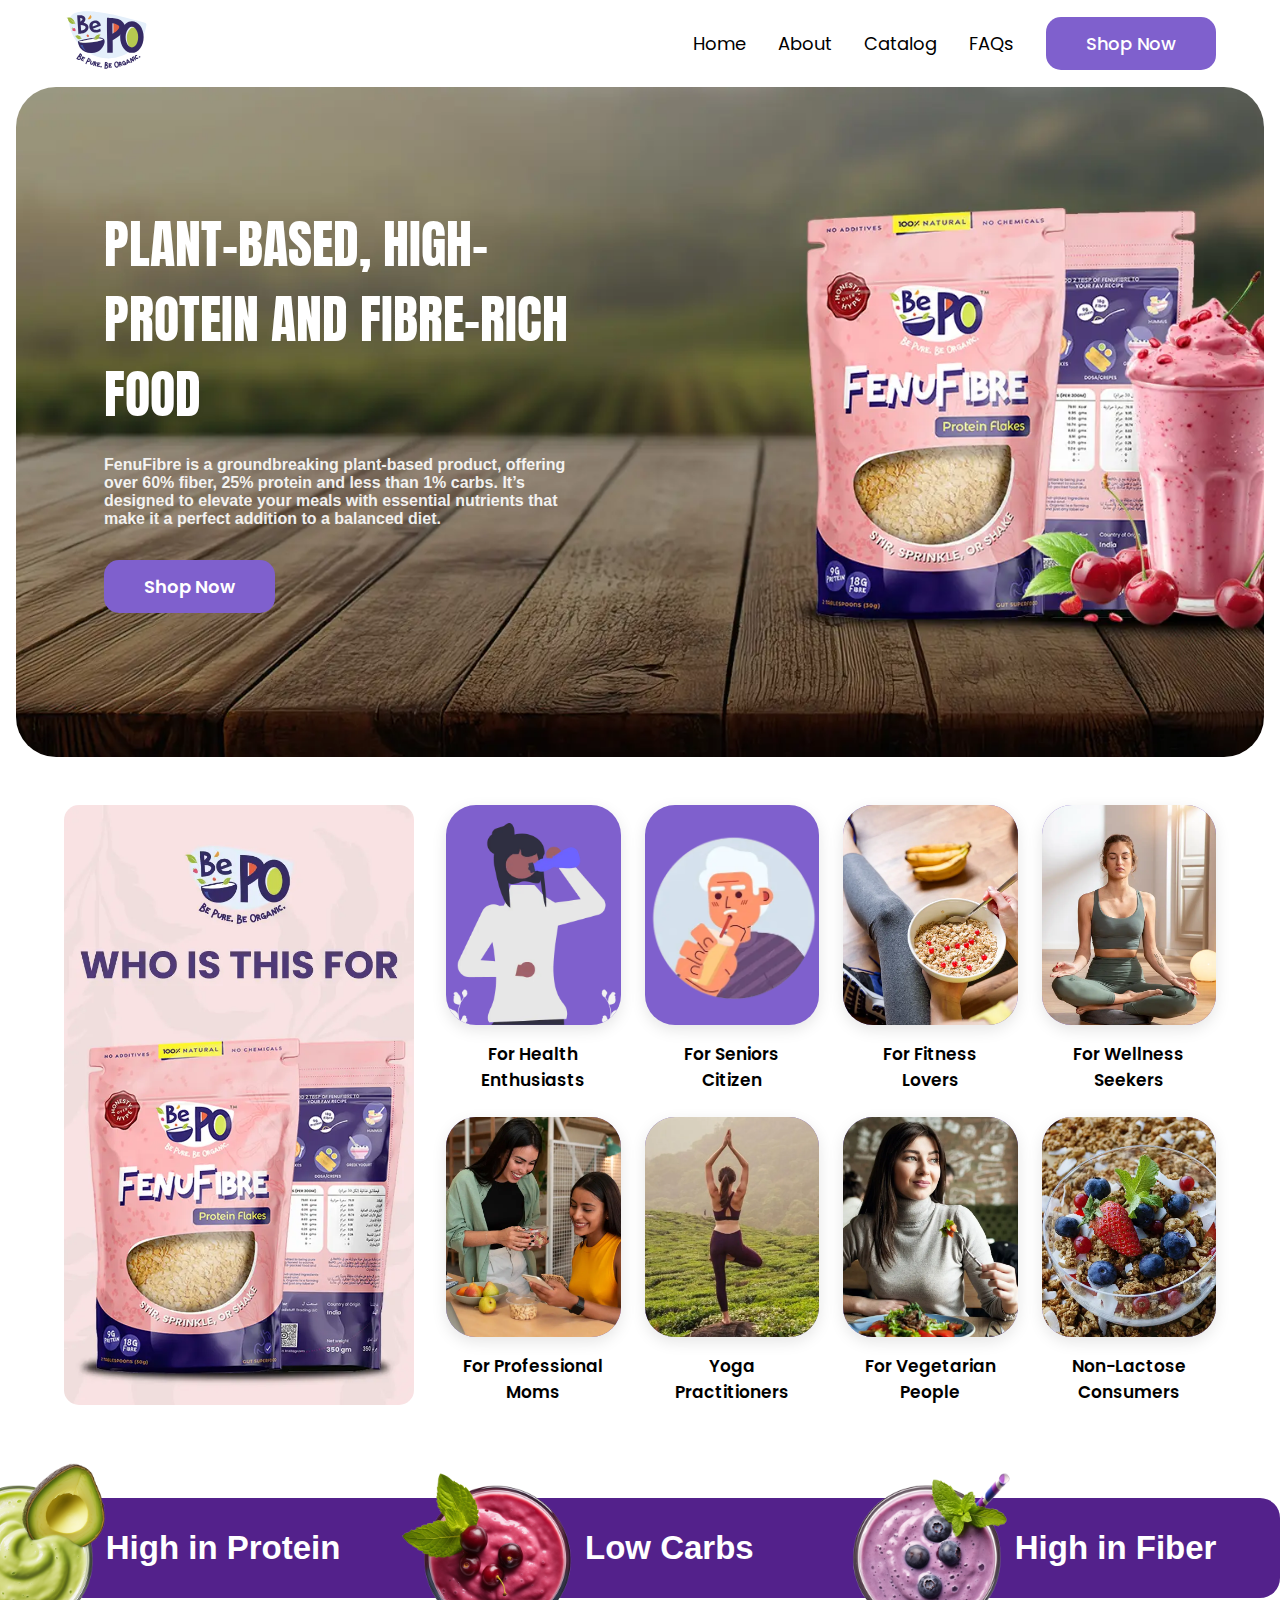
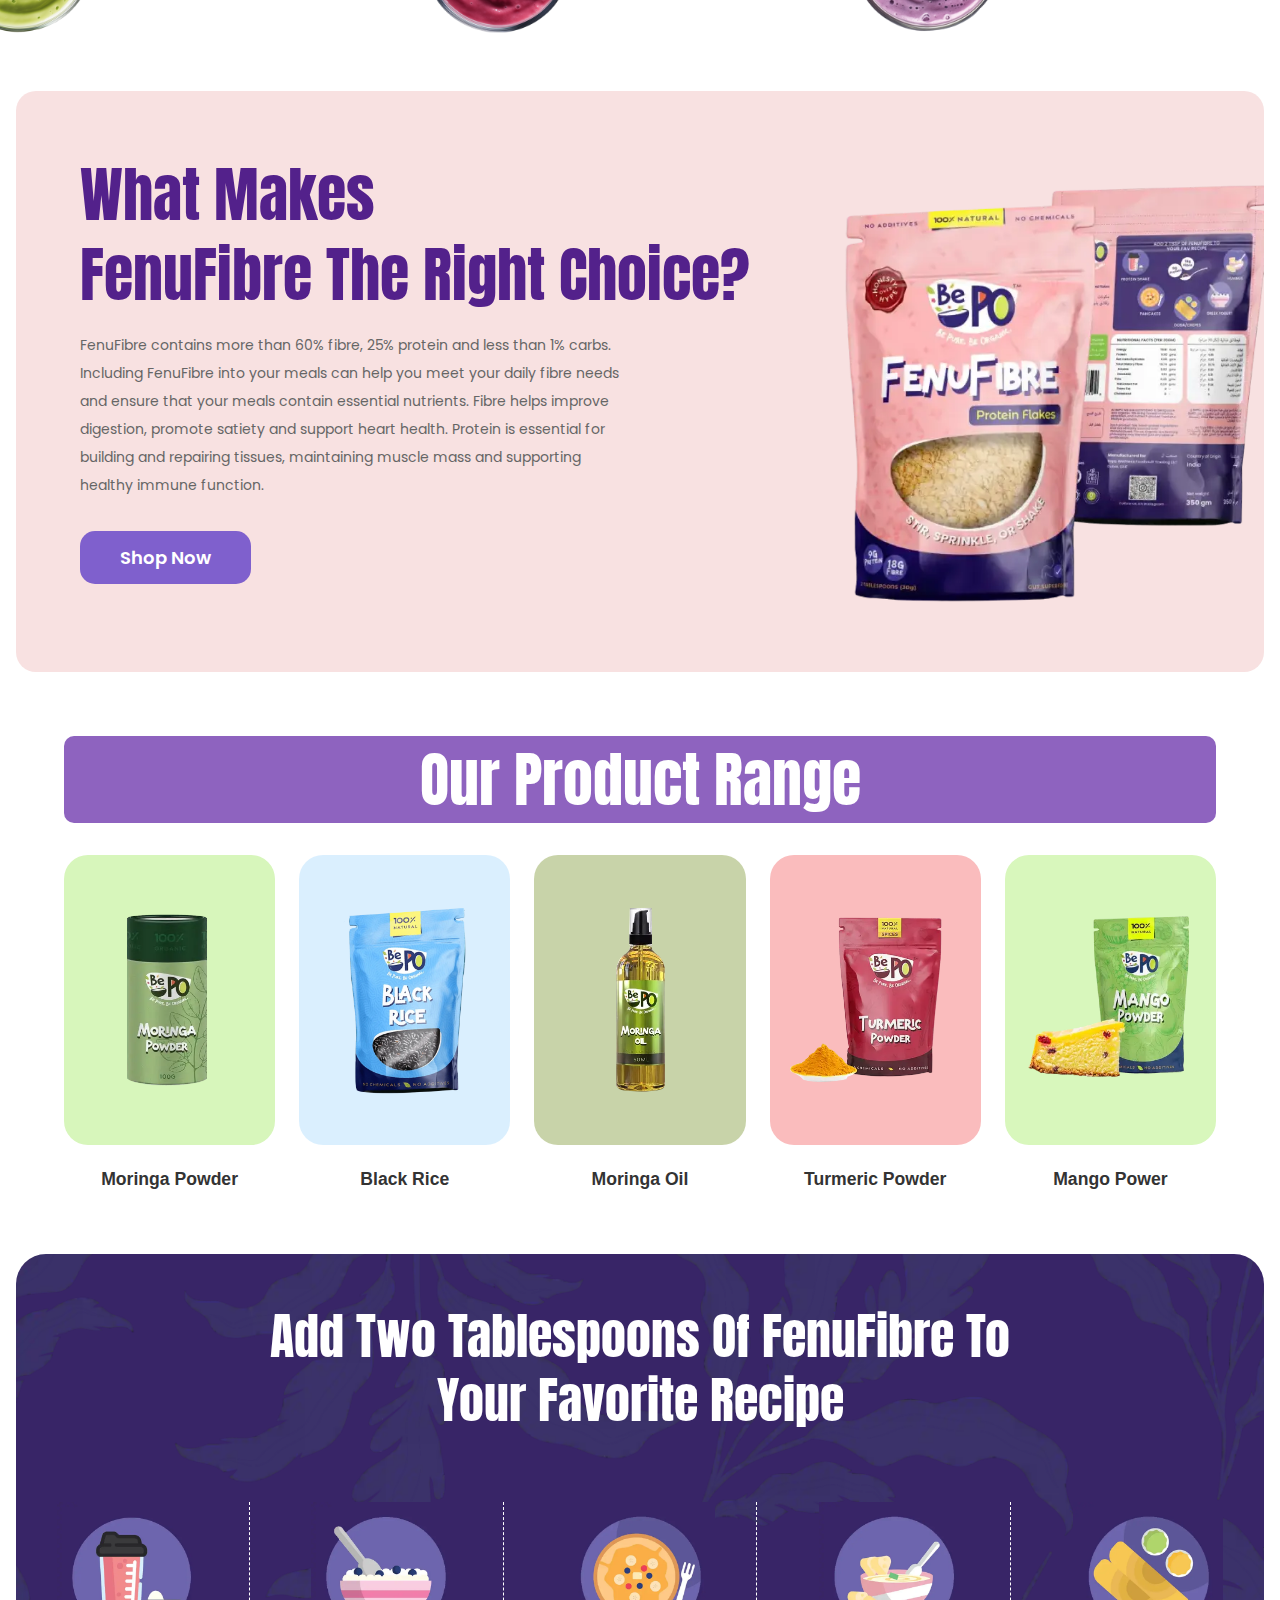
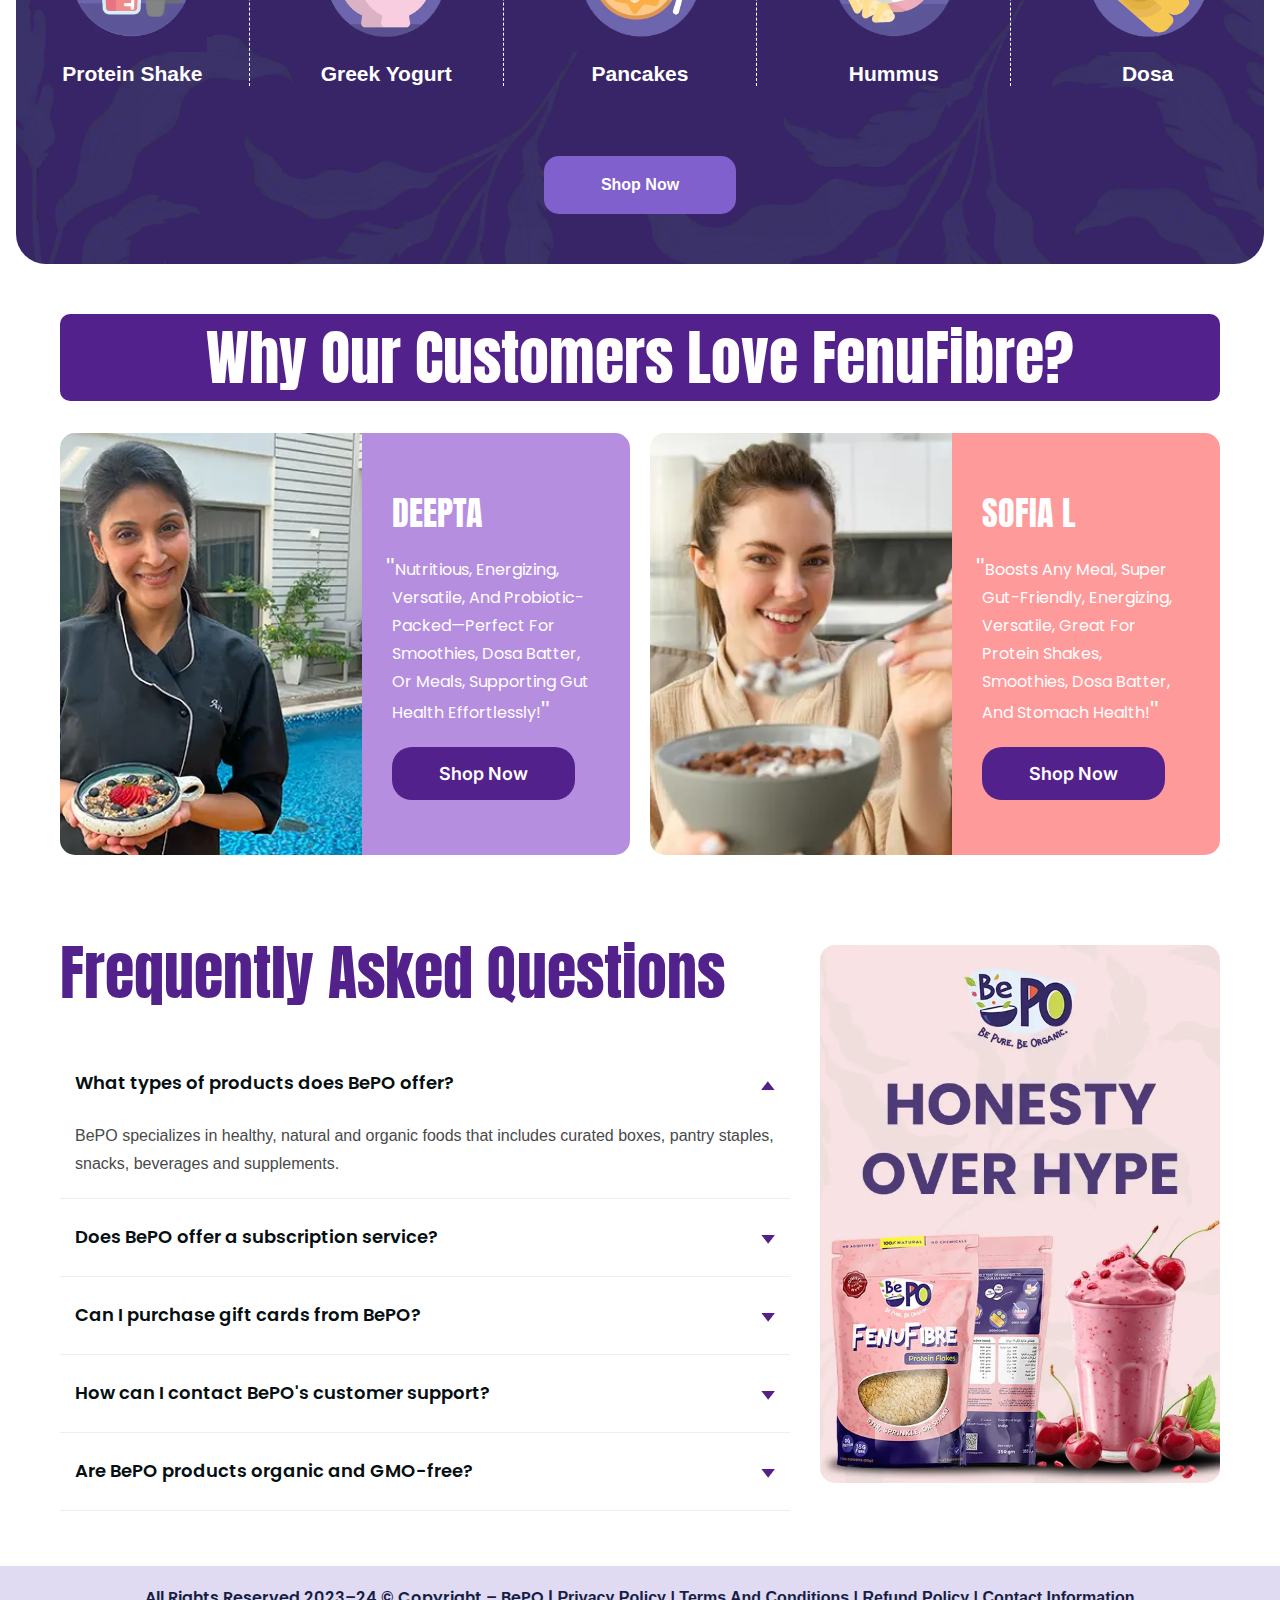
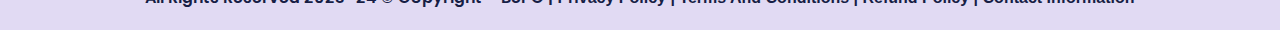
==== commit 539e8394: "new illustrator images added" ====
--- a/index.html
+++ b/index.html
@@ -149,7 +149,7 @@
           <div class="juice-container">
             <div class="juice-item">
               <img
-                src="./images/bepo/health-enthusiasts.webp"
+                src="./images/bepo/health-card.webp"
                 alt="Cantaloupe Juice"
                 class="juice-img"
               />
@@ -161,7 +161,7 @@
           <div class="juice-container">
             <div class="juice-item">
               <img
-                src="./images/bepo/for-senior.webp"
+                src="./images/bepo/senior-citizen.webp"
                 alt="Strawberry juice"
                 class="juice-img"
               />
--- a/css/style.css
+++ b/css/style.css
@@ -482,7 +482,8 @@
 
 .juice-item {
     /* background: #fff; */
-    background-color: #f8e1e1;
+    /* background-color: #f8e1e1; */
+    background-color: var(--btn-purple);
     height: 220px;
     border-radius: 30px;
     overflow: hidden;
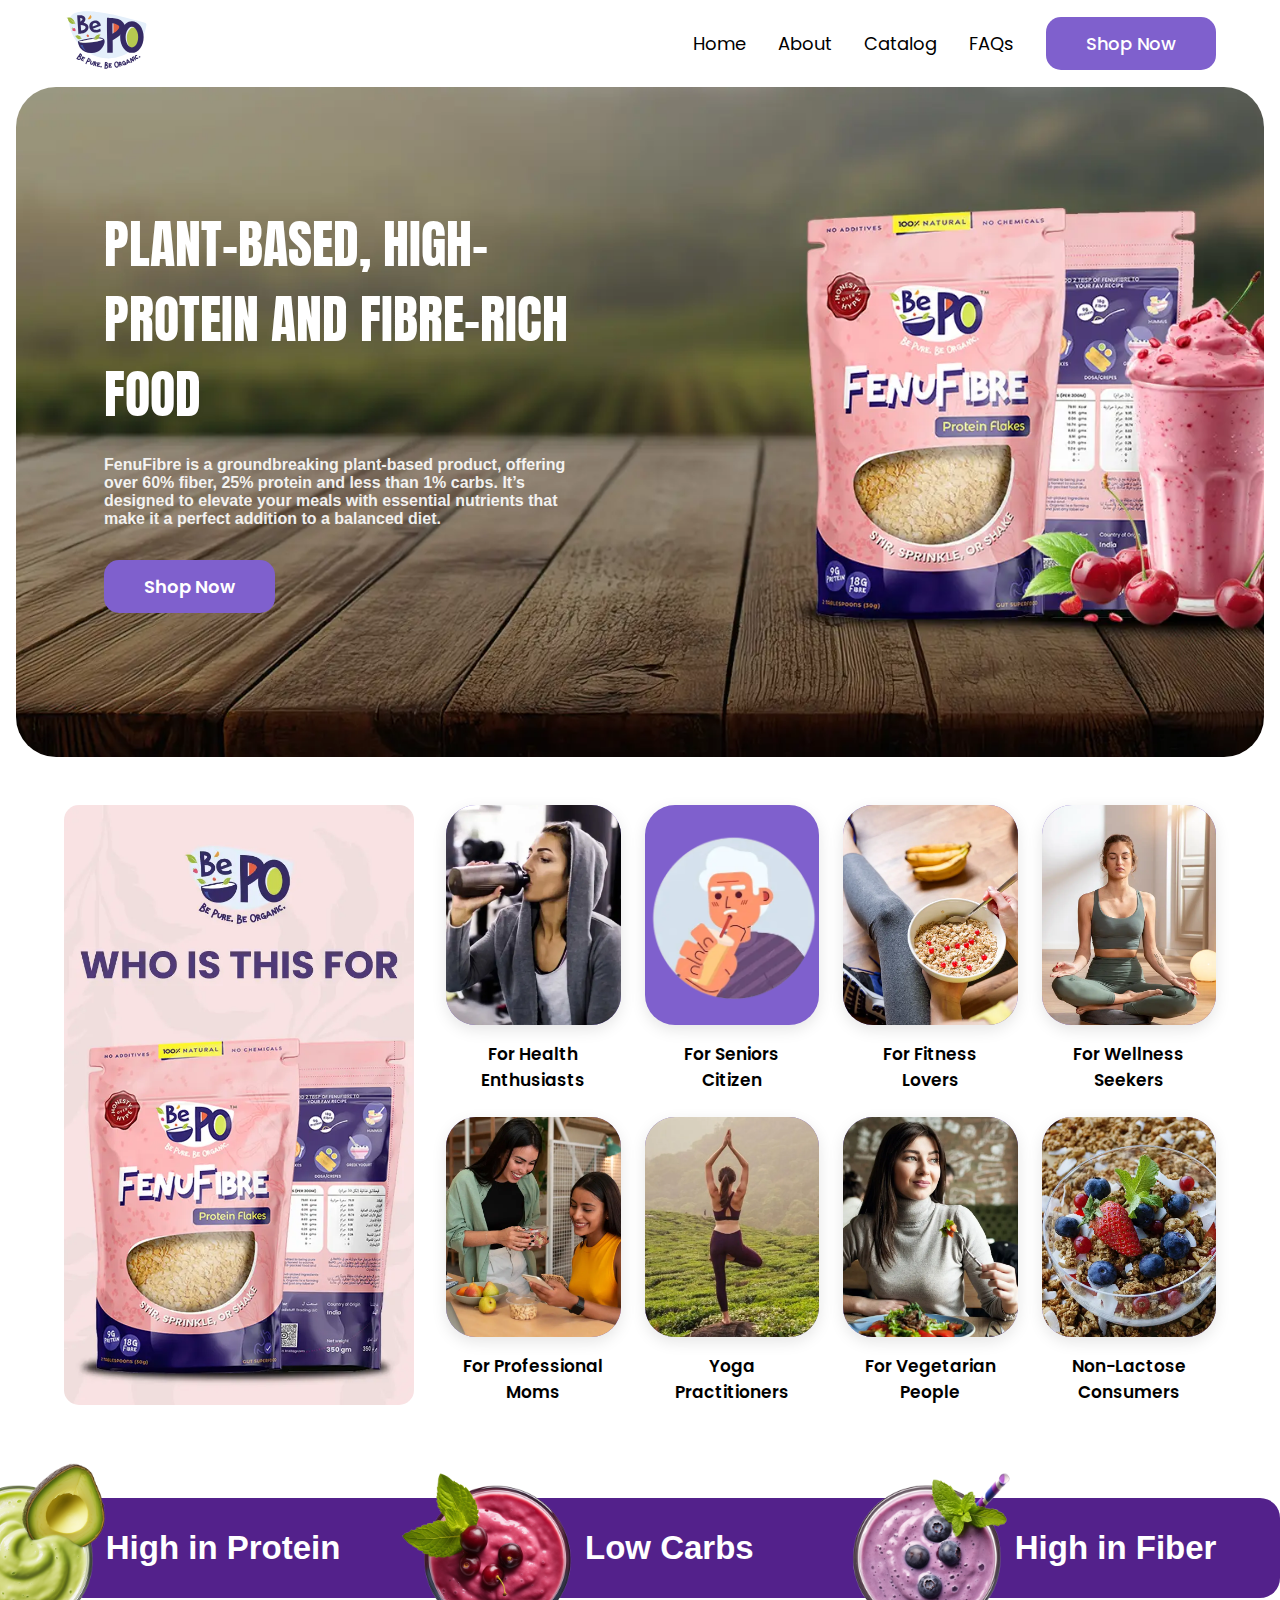
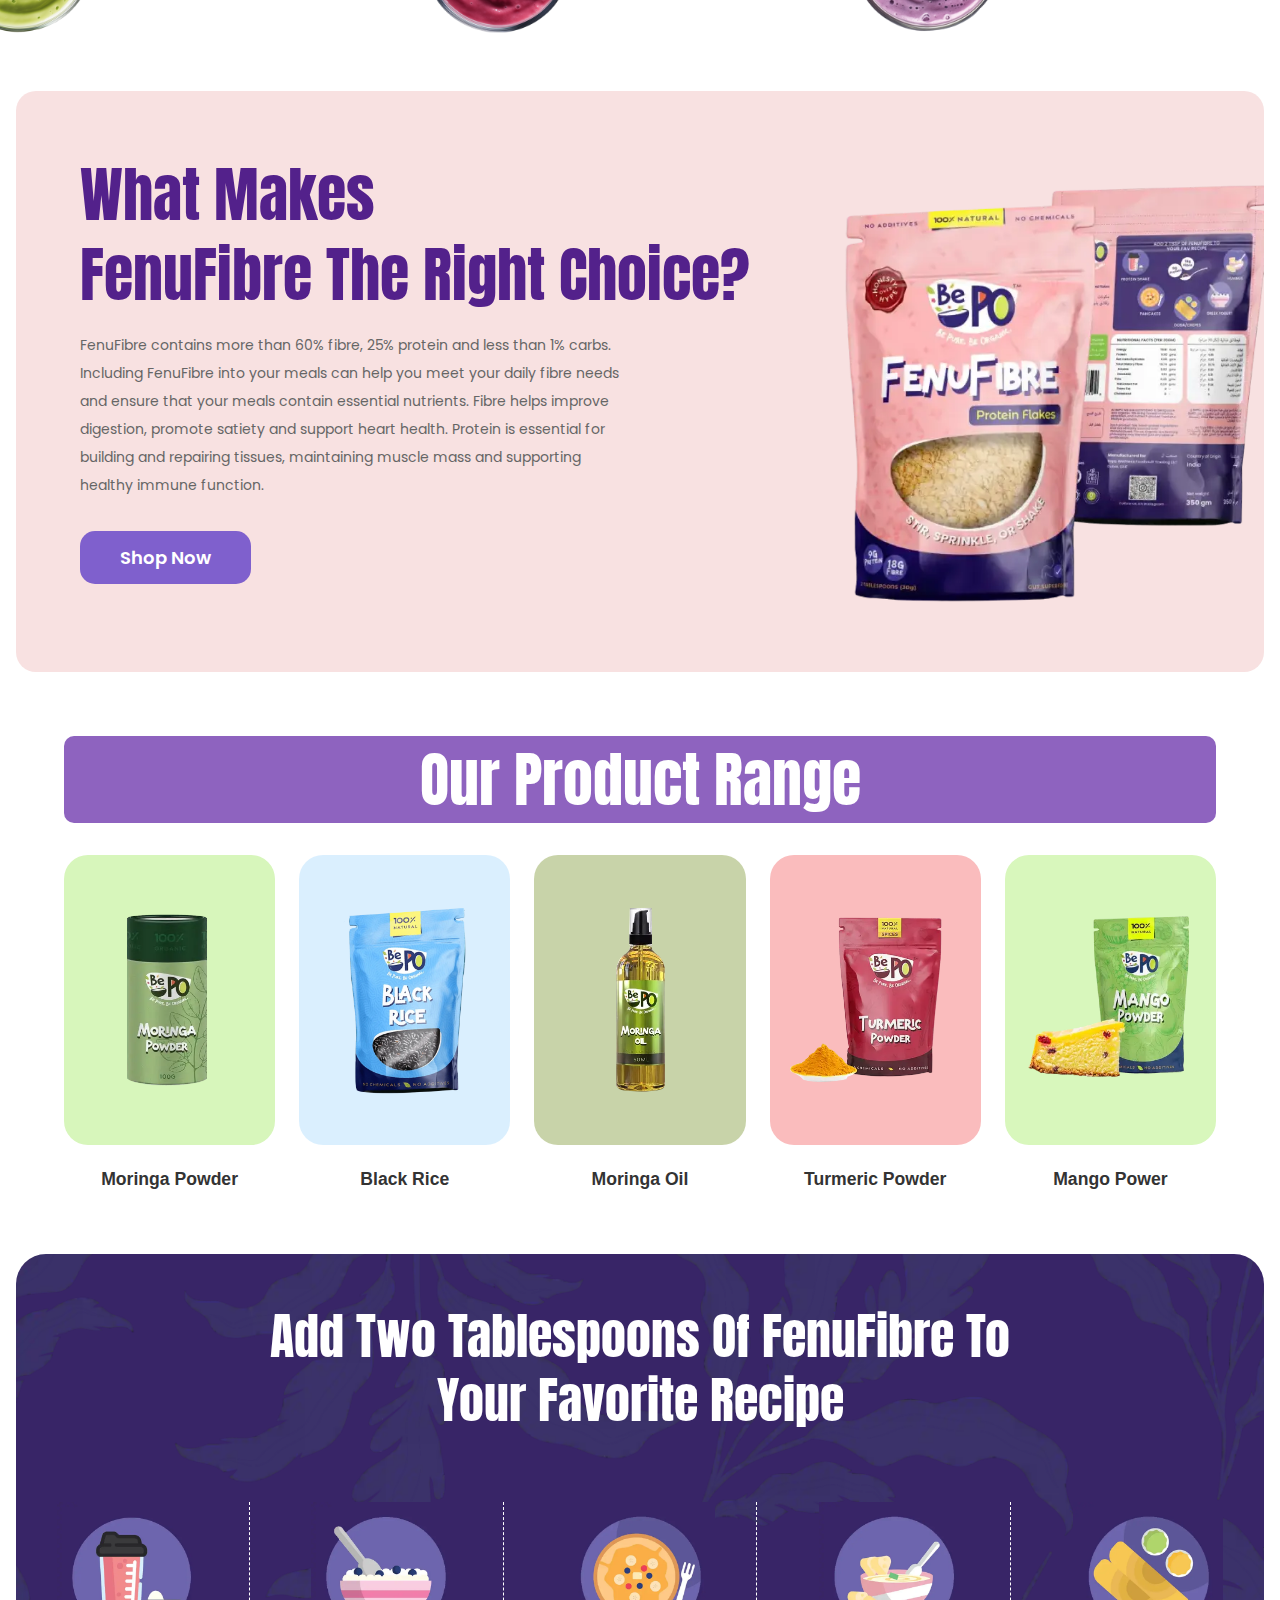
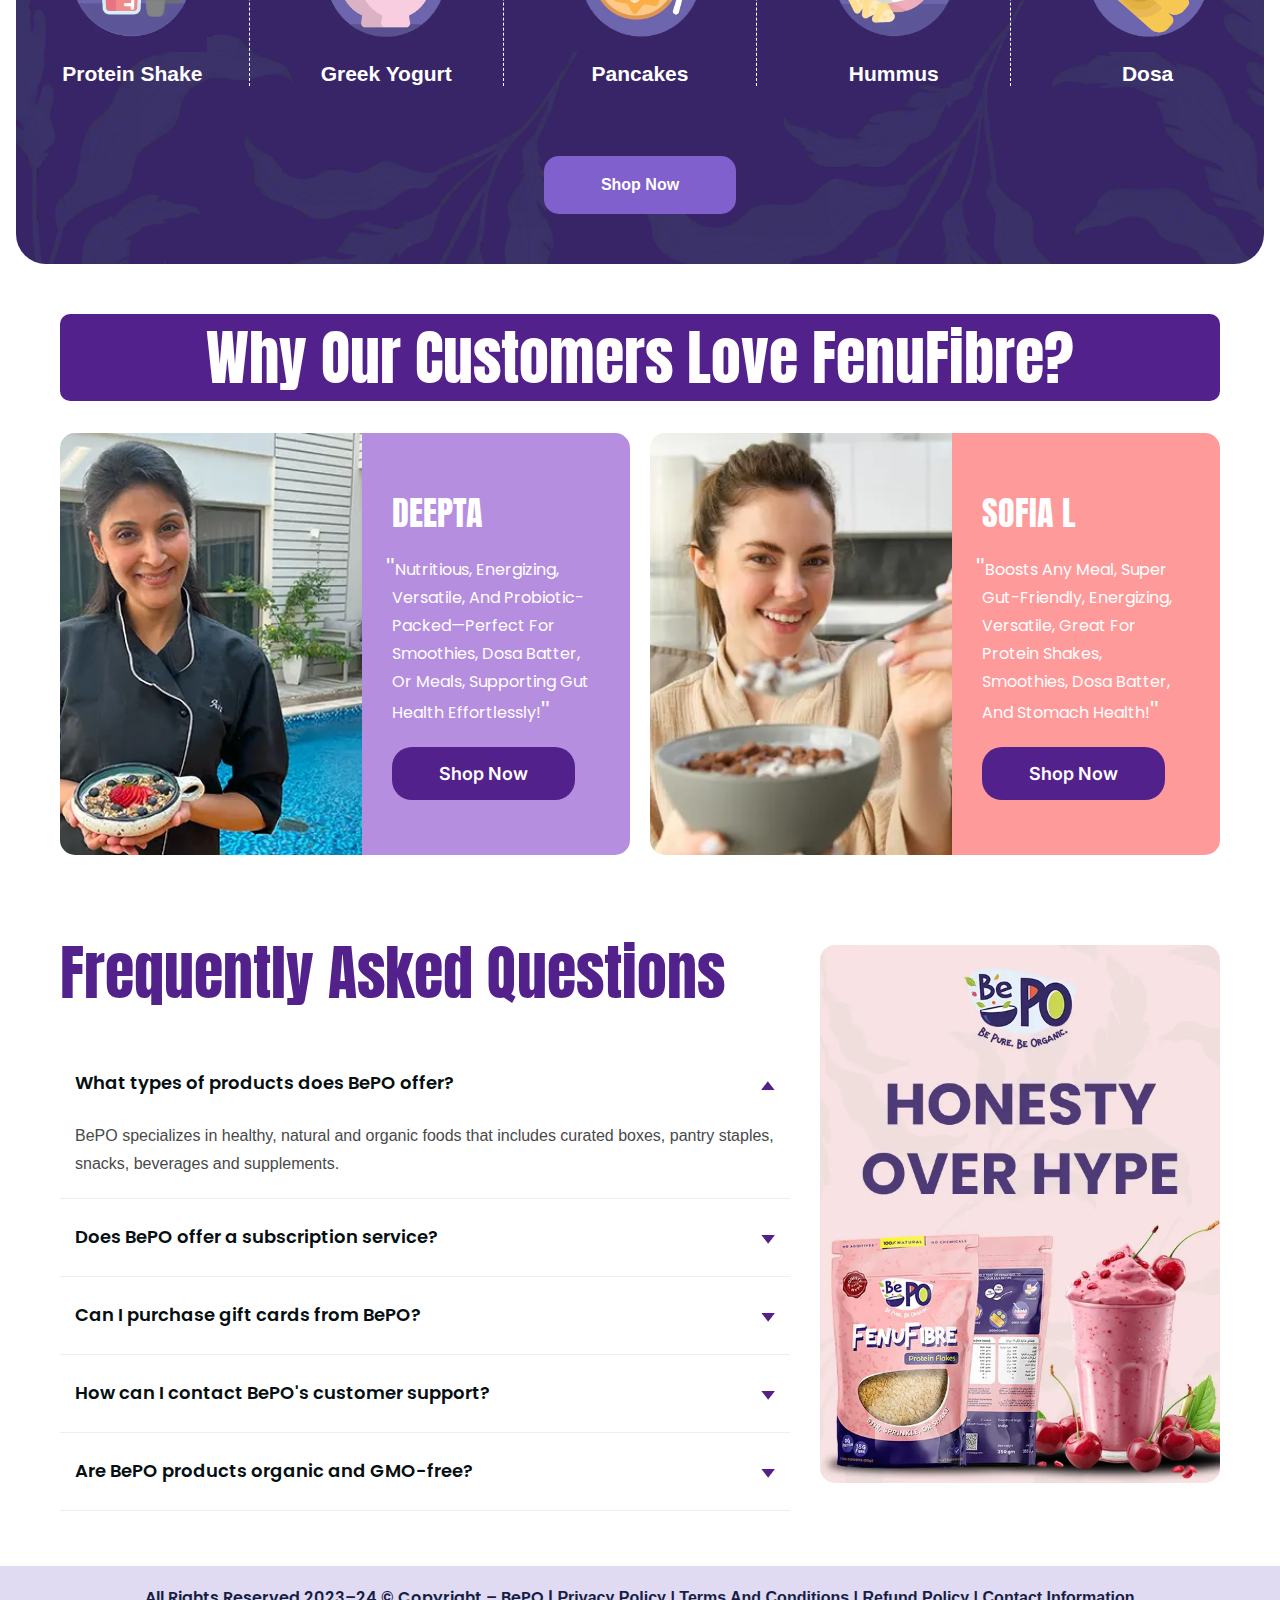
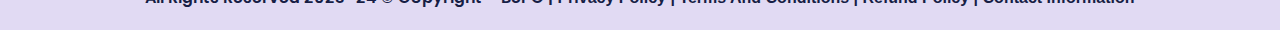
==== commit 26e97af1: "benefits section in slider version in mobile devices" ====
--- a/index.html
+++ b/index.html
@@ -3,7 +3,7 @@
   <head>
     <meta charset="UTF-8" />
     <meta name="viewport" content="width=device-width, initial-scale=1.0" />
-    <title>Faryita - Fresh Juice Bar</title>
+    <title>BePO | Healthy, Natural, Organic Foods</title>
     <meta
       name="description"
       content="BePO is your source for natural, organic packaged food. Explore our health-focused products, including fruit powders, staples, and spices. "
@@ -149,7 +149,7 @@
           <div class="juice-container">
             <div class="juice-item">
               <img
-                src="./images/bepo/health-card.webp"
+                src="./images/bepo/health-enthusiasts.webp"
                 alt="Cantaloupe Juice"
                 class="juice-img"
               />
@@ -240,6 +240,123 @@
             </div>
             <div class="juice-info">
               <h3>Non-lactose consumers</h3>
+            </div>
+          </div>
+        </div>
+
+        <div class="slider-container">
+          <div class="slider" id="slider">
+            <div class="card">
+              <div class="juice-container">
+                <div class="juice-item">
+                  <img
+                    src="./images/bepo/for-senior.webp"
+                    alt="Cantaloupe Juice"
+                    class="juice-img"
+                  />
+                </div>
+                <div class="juice-info">
+                  <h3>For Health Enthusiasts</h3>
+                </div>
+              </div>
+            </div>
+            <div class="card">
+              <div class="juice-container">
+                <div class="juice-item">
+                  <img
+                    src="./images/bepo/lactose-intolerance.webp"
+                    alt="Mango Juices"
+                    class="juice-img"
+                  />
+                </div>
+                <div class="juice-info">
+                  <h3>Non-lactose consumers</h3>
+                </div>
+              </div>
+            </div>
+            <div class="card">
+              <div class="juice-container">
+                <div class="juice-item">
+                  <img
+                    src="./images/bepo/health-enthusiasts.webp"
+                    alt="Cantaloupe Juice"
+                    class="juice-img"
+                  />
+                </div>
+                <div class="juice-info">
+                  <h3>For Health Enthusiasts</h3>
+                </div>
+              </div>
+            </div>
+            <div class="card">
+              <div class="juice-container">
+                <div class="juice-item">
+                  <img
+                    src="./images/bepo/yoga.webp"
+                    alt="Carrot Mint juice"
+                    class="juice-img"
+                  />
+                </div>
+                <div class="juice-info">
+                  <h3>Yoga Practitioners</h3>
+                </div>
+              </div>
+            </div>
+            <div class="card">
+              <div class="juice-container">
+                <div class="juice-item">
+                  <img
+                    src="./images/bepo/vegan.webp"
+                    alt="Cantaloupe Juice"
+                    class="juice-img"
+                  />
+                </div>
+                <div class="juice-info">
+                  <h3>For Vegetarian People</h3>
+                </div>
+              </div>
+            </div>
+            <div class="card">
+              <div class="juice-container">
+                <div class="juice-item">
+                  <img
+                    src="./images/bepo/woeking-mom.webp"
+                    alt="Mint lemon juice"
+                    class="juice-img"
+                  />
+                </div>
+                <div class="juice-info">
+                  <h3>For Professional Moms</h3>
+                </div>
+              </div>
+            </div>
+            <div class="card">
+              <div class="juice-container">
+                <div class="juice-item">
+                  <img
+                    src="./images/bepo/wellness-seeker.webp"
+                    alt="black Grape juice"
+                    class="juice-img"
+                  />
+                </div>
+                <div class="juice-info">
+                  <h3>For Wellness Seekers</h3>
+                </div>
+              </div>
+            </div>
+            <div class="card">
+              <div class="juice-container">
+                <div class="juice-item">
+                  <img
+                    src="./images/bepo/fitness-lover.webp"
+                    alt="Cucumber Juices"
+                    class="juice-img"
+                  />
+                </div>
+                <div class="juice-info">
+                  <h3>For Fitness Lovers</h3>
+                </div>
+              </div>
             </div>
           </div>
         </div>
@@ -280,7 +397,7 @@
     <section id="about" class="pink-banner">
       <div class="pink-banner-content">
         <h2>
-          What Makes <br />
+          What Makes <br class="br_mbl_hidden" />
           FenuFibre the Right Choice?
         </h2>
         <p>
--- a/css/style.css
+++ b/css/style.css
@@ -2343,4 +2343,45 @@
         width: 100%;
     }
 
+}
+
+
+/* =====extra slider === */
+
+.slider-container {
+    overflow: hidden;
+    width: 100%;
+    max-width: 900px;
+    position: relative;
+    display: none;
+}
+
+.slider {
+    display: flex;
+    gap: 10px;
+    transition: transform 0.5s linear;
+}
+
+.card {
+    flex: 0 0 33.33%;
+    /* Show 3 cards at a time */
+    max-width: 33.33%;
+    background-color: #fff;
+    /* border: 1px solid #ddd; */
+    border-radius: 10px;
+    /* box-shadow: 0 4px 6px rgba(0, 0, 0, 0.1); */
+    /* margin: 0 10px; */
+    text-align: center;
+    overflow: hidden;
+}
+
+.card img {
+    width: 100%;
+    height: auto;
+    display: block;
+}
+
+.card h2 {
+    font-size: 1.25rem;
+    padding: 10px 0;
 }--- a/css/responsive.css
+++ b/css/responsive.css
@@ -137,9 +137,10 @@
 }
 
 @media (max-width: 768px) {
-    .juice-blog-dot.active{
+    .juice-blog-dot.active {
         display: block;
     }
+
     .hero-content {
         max-width: 100%;
     }
@@ -314,6 +315,22 @@
 
     .hamburger {
         margin-left: 24px;
+    }
+
+    .br_mbl_hidden {
+        display: none;
+    }
+
+    .slider-container {
+        display: block;
+    }
+
+    .juice-grid {
+        display: none;
+    }
+
+    .juice-item {
+        box-shadow: none;
     }
 
 
@@ -549,14 +566,16 @@
     .dropdown-section .section-header h3 {
         margin-bottom: 4px;
     }
+
     .shop-juice-btn {
         margin-bottom: 0px;
     }
+
     .info-details h2 {
         font-size: 35px;
     }
 
-    .hero-content .person_div{
+    .hero-content .person_div {
         display: inline;
     }
 }
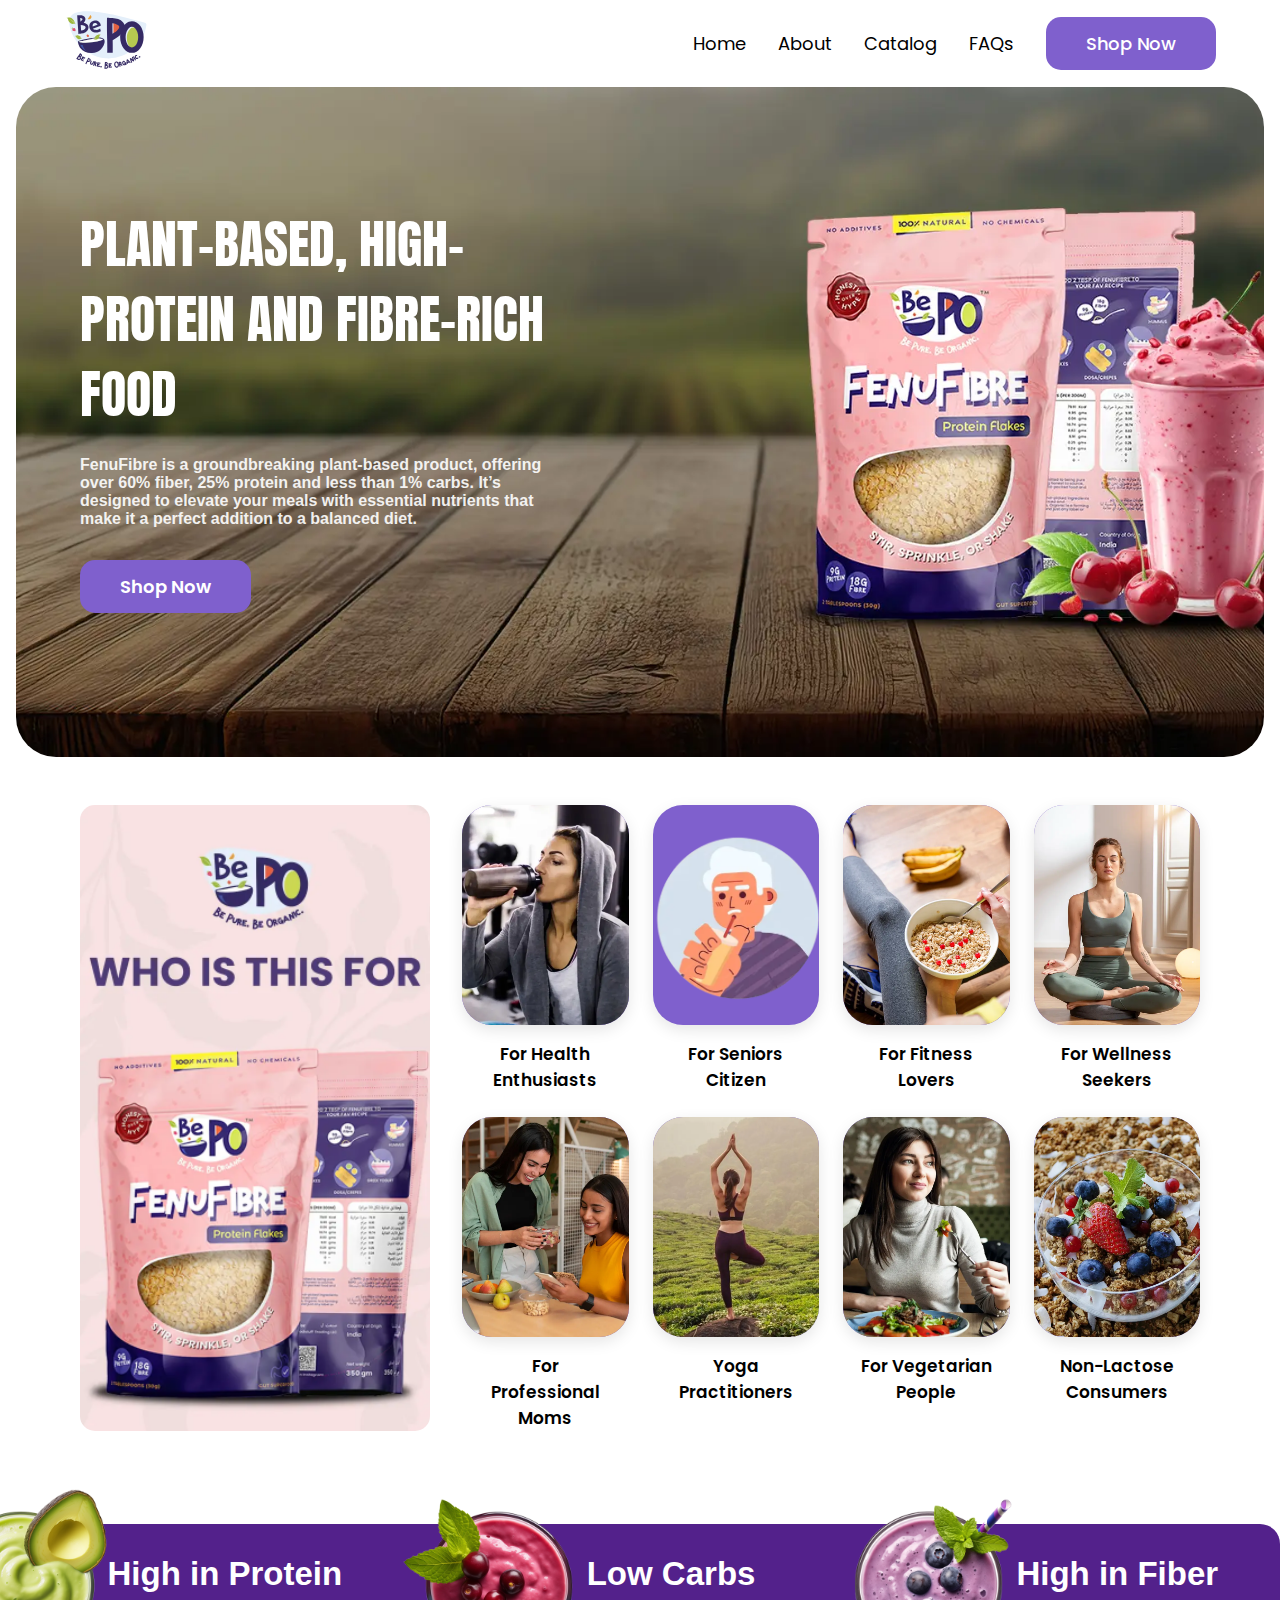
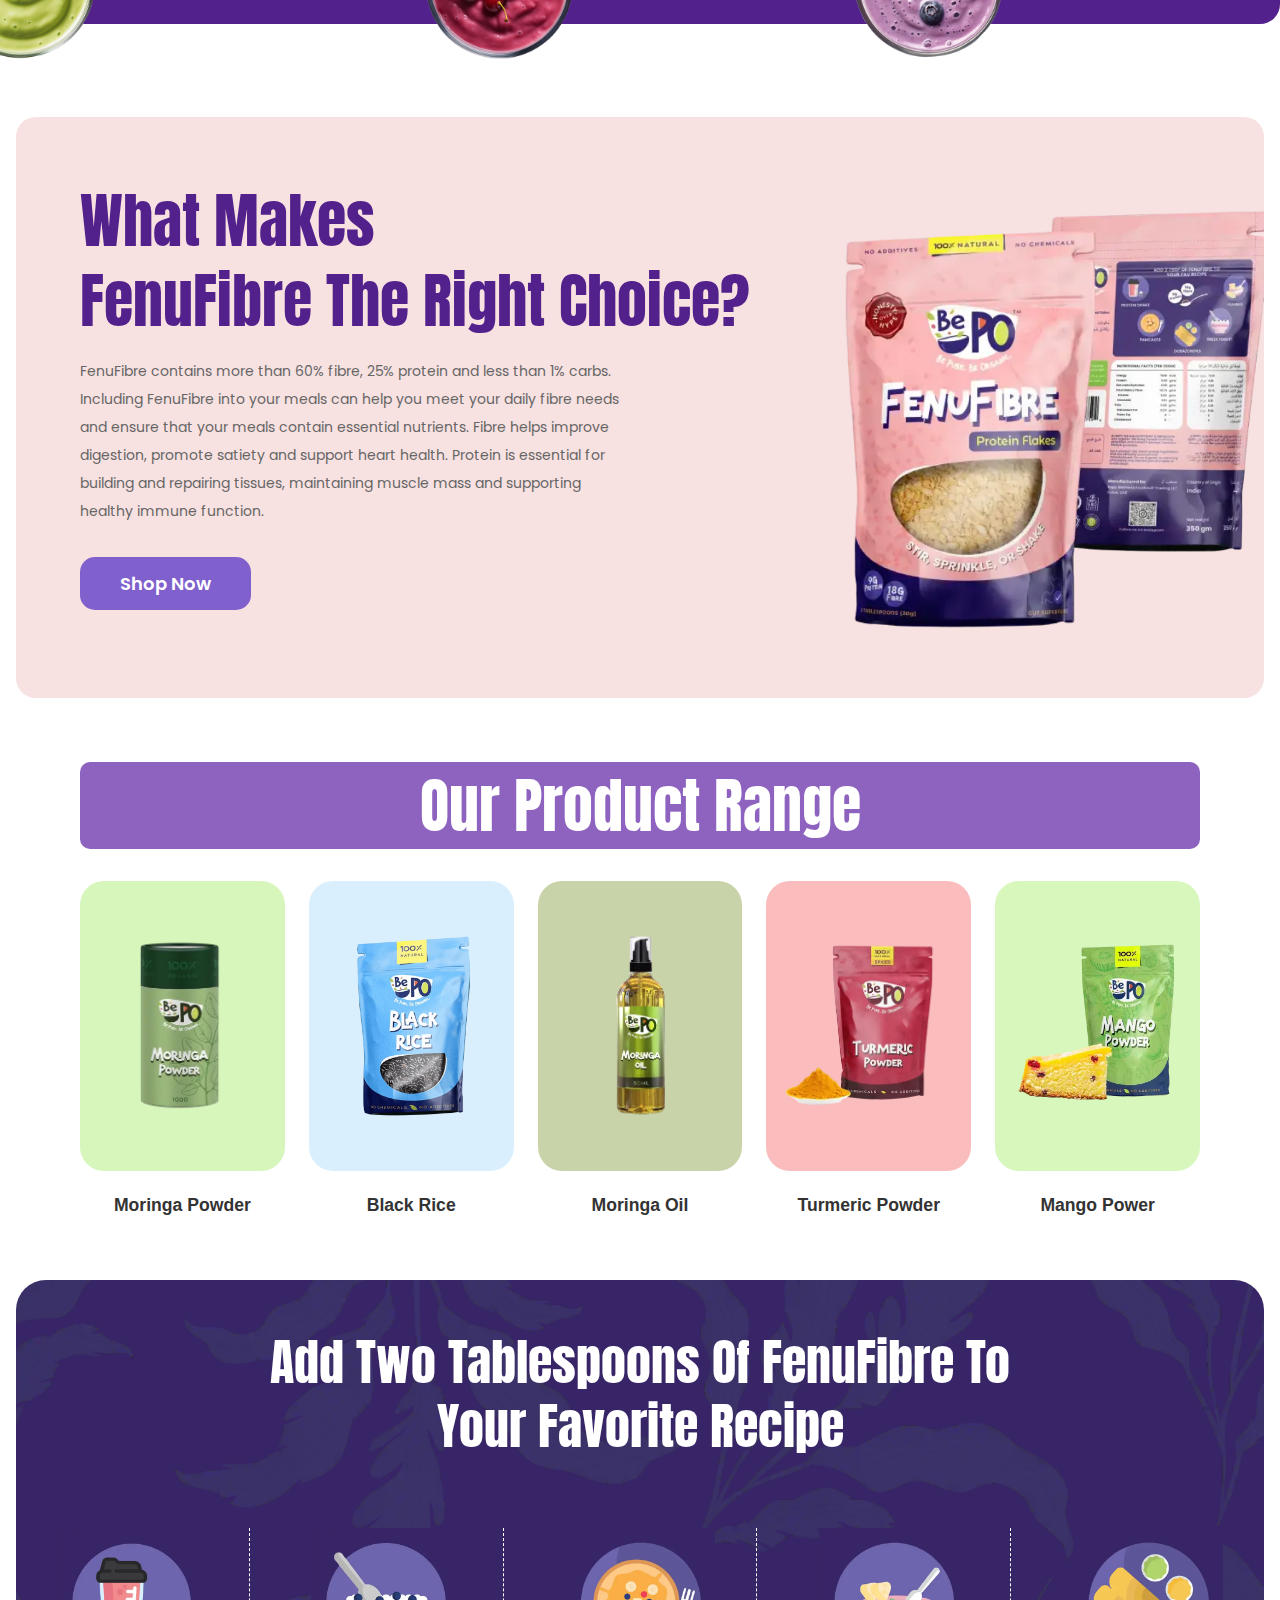
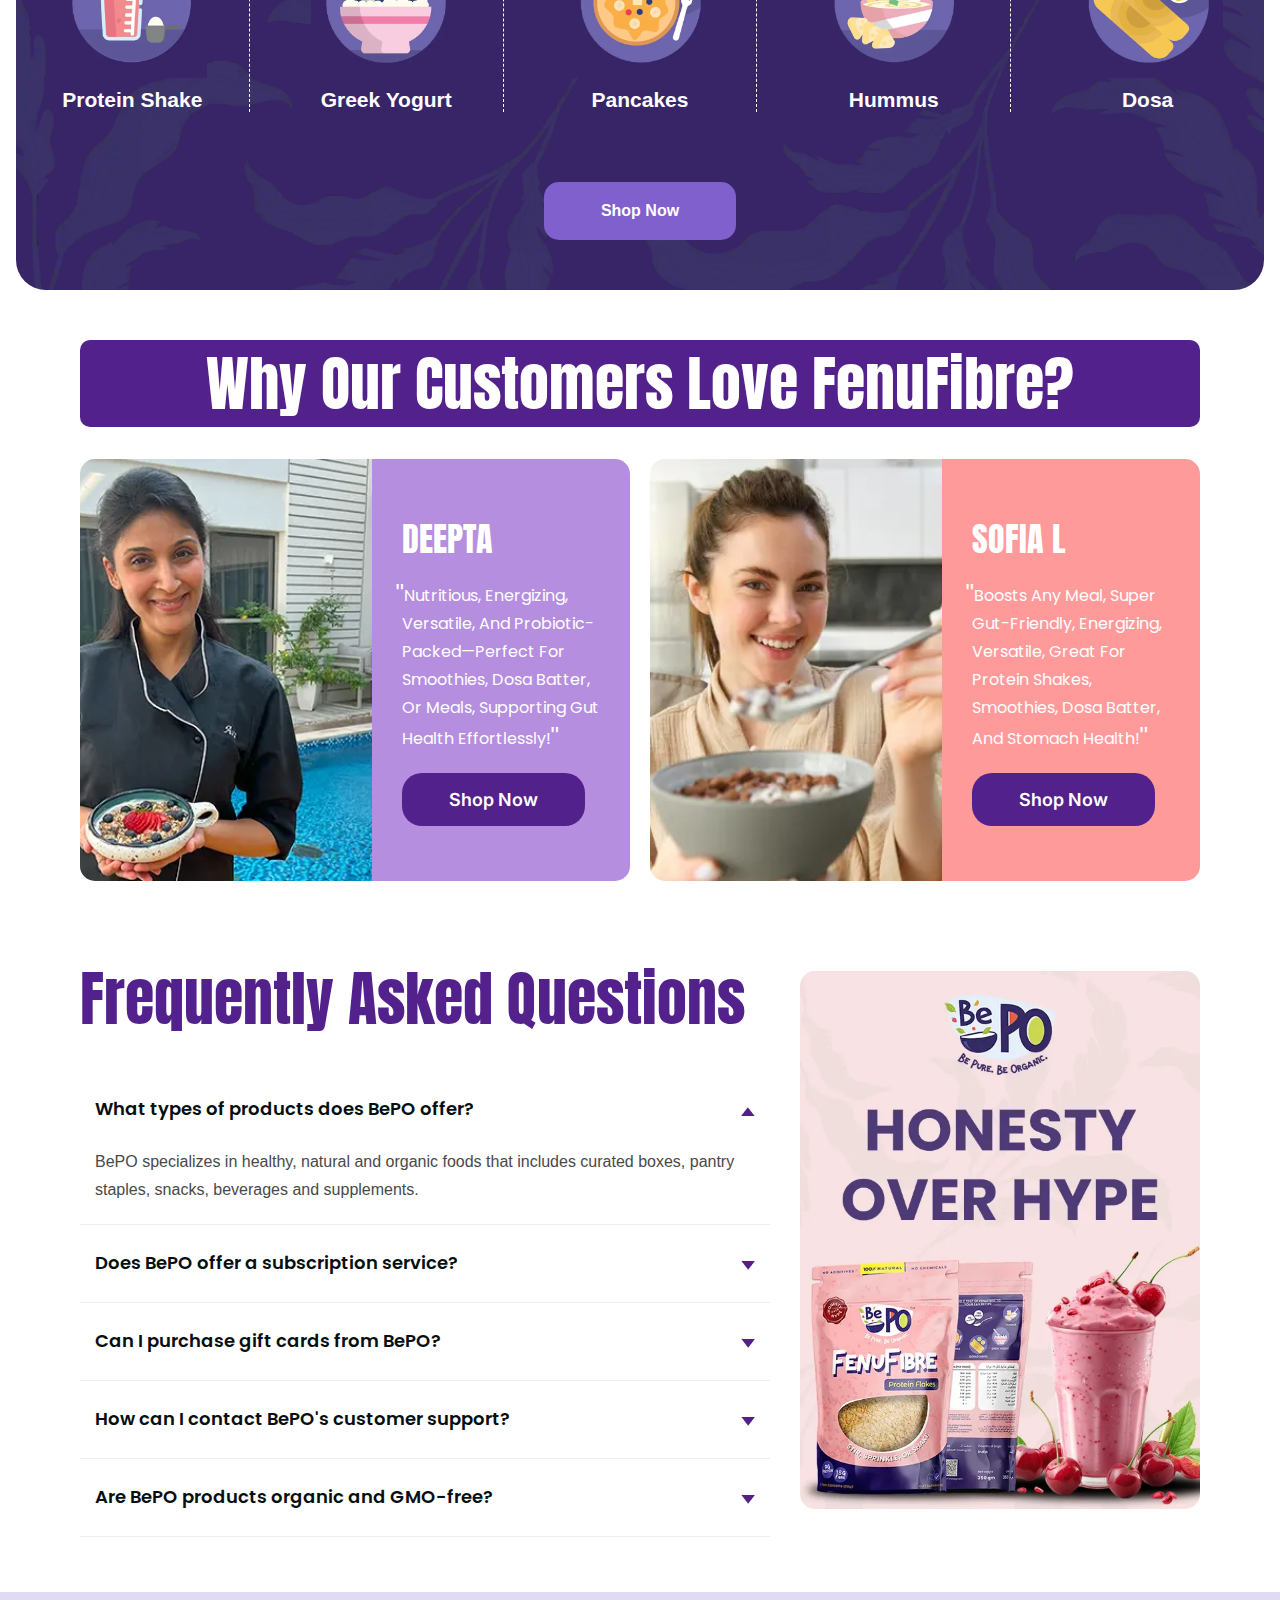
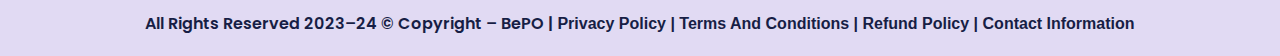
==== commit 635e3f27: "new version build with some changes" ====
--- a/index.html
+++ b/index.html
@@ -206,7 +206,7 @@
               <h3>For Professional Moms</h3>
             </div>
           </div>
-          <div class="juice-container">
+          <div class="juice-container ex2">
             <div class="juice-item">
               <img
                 src="./images/bepo/yoga.webp"
@@ -218,7 +218,7 @@
               <h3>Yoga Practitioners</h3>
             </div>
           </div>
-          <div class="juice-container">
+          <div class="juice-container ex1">
             <div class="juice-item">
               <img
                 src="./images/bepo/vegan.webp"
--- a/css/style.css
+++ b/css/style.css
@@ -356,7 +356,7 @@
 }
 
 .left_hero_content {
-    padding-inline: 24px;
+    padding-right: 24px;
     padding-block: 120px;
     width: 50%;
 }
@@ -437,6 +437,7 @@
 .products-section {
     padding: 3rem 5%;
     background: #fff;
+    margin-inline: 16px;
 }
 
 .featured-juice {
@@ -456,7 +457,7 @@
     display: flex;
     flex-direction: column;
     justify-content: center;
-    background-image: url(../images/bepo/who-is-this-for-bg.webp);
+    background-image: url(../images/download\ 3.png);
     background-position: center;
     background-repeat: no-repeat;
     background-size: cover;
@@ -691,6 +692,7 @@
     padding: 4rem 5%;
     /* background: #F0F6FF; */
     text-align: center;
+    margin-inline: 16px;
 }
 
 .trending-header {
@@ -955,7 +957,7 @@
     margin-bottom: 40px;
     align-items: flex-start;
     margin-inline: 16px;
-    padding-inline: 44px;
+    padding-inline: 5%;
 }
 
 .faq-content {
@@ -1212,7 +1214,7 @@
 .juice-blog-section {
     margin-block: 50px;
     margin-inline: 16px;
-    padding-inline: 44px;
+    padding-inline: 5%;
 }
 
 .juice-blog-title {
--- a/css/responsive.css
+++ b/css/responsive.css
@@ -23,9 +23,9 @@
         line-height: 24px;
     }
 
-    .juice-blog-track {
+    /* .juice-blog-track {
         flex-direction: column;
-    }
+    } */
 
     .juice-blog-card {
         height: 420px;
@@ -44,9 +44,22 @@
         display: none;
     }
 
-
-
-
+    .pink-banner h2 {
+        font-size: 45px;
+    }
+
+
+    .pink-banner-content {
+        width: 78%;
+    }
+
+    .slider-container {
+        display: block;
+    }
+
+    .juice-grid {
+        display: none;
+    }
 
 }
 
@@ -55,6 +68,10 @@
         max-width: 100%;
         position: relative;
         z-index: 2;
+    }
+
+    .juice-blog-track {
+        flex-direction: column;
     }
 
     .pink-banner::before {
@@ -154,7 +171,7 @@
     }
 
     .left_hero_content {
-        width: 100%;
+        width: 70%;
     }
 
     .hamburger {
@@ -321,16 +338,23 @@
         display: none;
     }
 
-    .slider-container {
-        display: block;
-    }
-
-    .juice-grid {
-        display: none;
-    }
+
+    .pink-banner h2 {
+        line-height: 60px;
+    }
+
 
     .juice-item {
         box-shadow: none;
+    }
+
+    .mobile-nav {
+        width: 70%;
+        right: -70%;
+    }
+
+    .pink-banner-content {
+        width: 100%;
     }
 
 
@@ -410,9 +434,72 @@
         text-transform: capitalize;
     }
 
+    .hero h1 {
+        line-height: 45px;
+        font-size: 2.3rem;
+    }
+
+    .left_hero_content {
+        padding-block: 30px;
+    }
+
+    .hero p {
+        font-size: 14px;
+        font-weight: 400;
+    }
+
+    .juice-card {
+        padding: 2rem;
+    }
+
+    .product_mbl_title {
+        line-height: 65px;
+    }
+
+    .slide-card_logo {
+        flex: 0 0 50%;
+        max-width: 50%;
+        gap: 20px;
+    }
+
+    .card {
+        flex: 0 0 50%;
+        max-width: 50%;
+    }
+
+    .pink-banner {
+        background-position: right;
+    }
+
+    .pink-banner::before {
+        background-color: rgba(255, 255, 255, 0.7);
+    }
+
+    .pink-banner p {
+        font-weight: 600;
+        padding-right: 0px;
+    }
+
+    .features {
+        gap: 65px;
+    }
 }
 
 @media (max-width: 576px) {
+
+    .trending-section,
+    .products-section {
+        padding: 3rem 0px;
+    }
+
+    .pink-banner-content {
+        width: 100%;
+    }
+
+    .left_hero_content {
+        width: 100%;
+    }
+
     .juice-grid {
         grid-template-columns: 1fr;
     }
@@ -527,6 +614,7 @@
 
     .pink-banner h2 {
         line-height: 45px;
+        line-height: 55px;
 
     }
 
@@ -578,6 +666,8 @@
     .hero-content .person_div {
         display: inline;
     }
+
+
 }
 
 
@@ -623,4 +713,91 @@
     .footer-content> :nth-child(n+3) {
         grid-column: span 1;
     }
+}
+
+@media (max-width: 1026px) and (min-width: 992px) {
+
+    .ex1,
+    .ex2 {
+        display: none;
+    }
+
+    .section-title {
+        line-height: 64px;
+    }
+
+    .left_hero_content {
+        padding-block: 36px;
+    }
+
+    .hero-content {
+        max-width: 100%;
+    }
+
+    .pink-banner h2 {
+        line-height: 60px;
+    }
+
+    .left_hero_content {
+        width: 64%;
+    }
+
+    .hero h1,
+    .trending-header h2,
+    .info-details h2 {
+        font-size: 45px;
+    }
+
+    .hero p {
+        font-weight: 500;
+    }
+
+    .juice-blog-content {
+        padding: 8px;
+    }
+
+    .juice-blog-read-more {
+        padding: 19px 40px;
+    }
+
+    .featured-juice {
+        display: flex;
+        flex-direction: column;
+    }
+
+    .slider-container {
+        max-width: 1028px;
+        /* padding-inline: 10px; */
+        border-radius: 30px;
+    }
+
+    .juice-item {
+        height: 360px;
+    }
+
+    .juice-card {
+        background-image: none;
+        background-color: #53218B;
+
+    }
+
+    .product_mbl_title {
+        display: block;
+        color: #fff;
+        font-family: Anton;
+        font-size: 45px;
+        font-style: normal;
+        font-weight: 400;
+        line-height: 55px;
+        text-transform: capitalize;
+    }
+
+    .pink-banner p {
+        padding-right: 50px;
+    }
+
+    .section-title {
+        font-size: 45px;
+    }
+
 }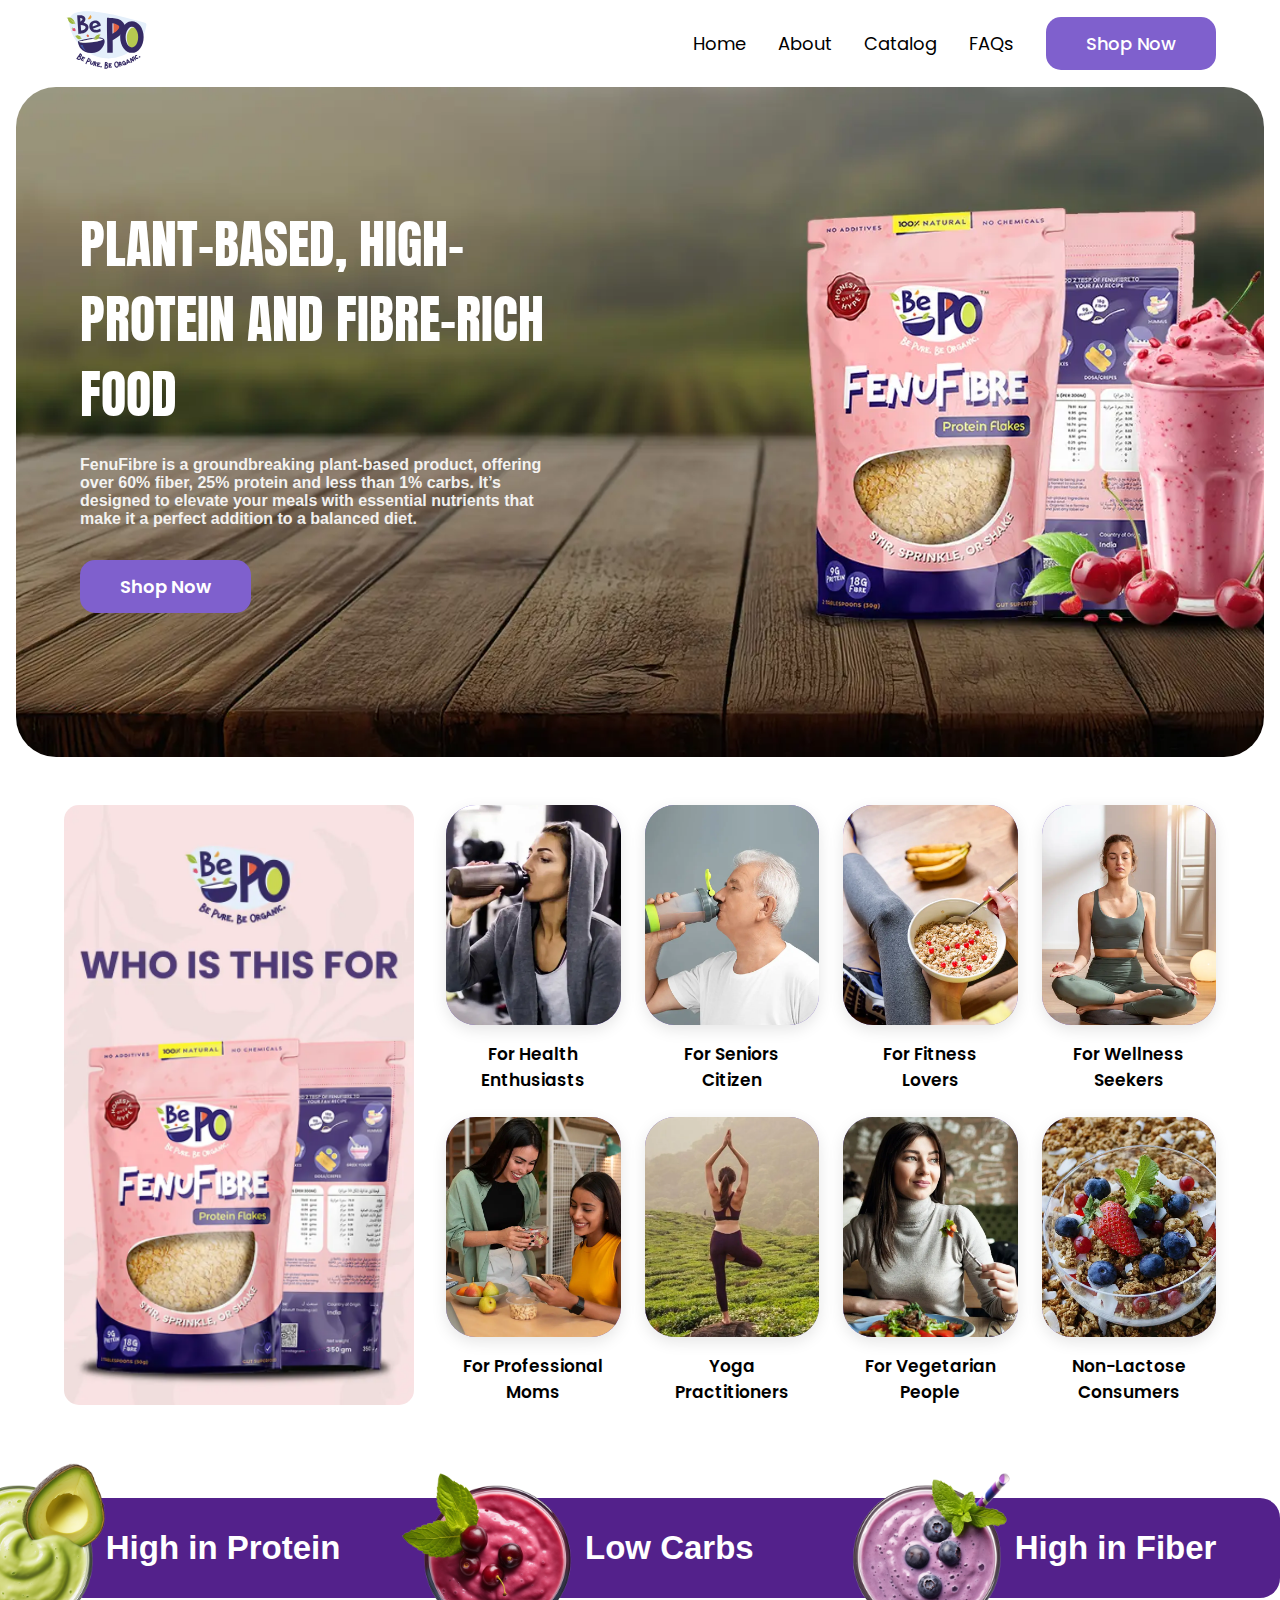
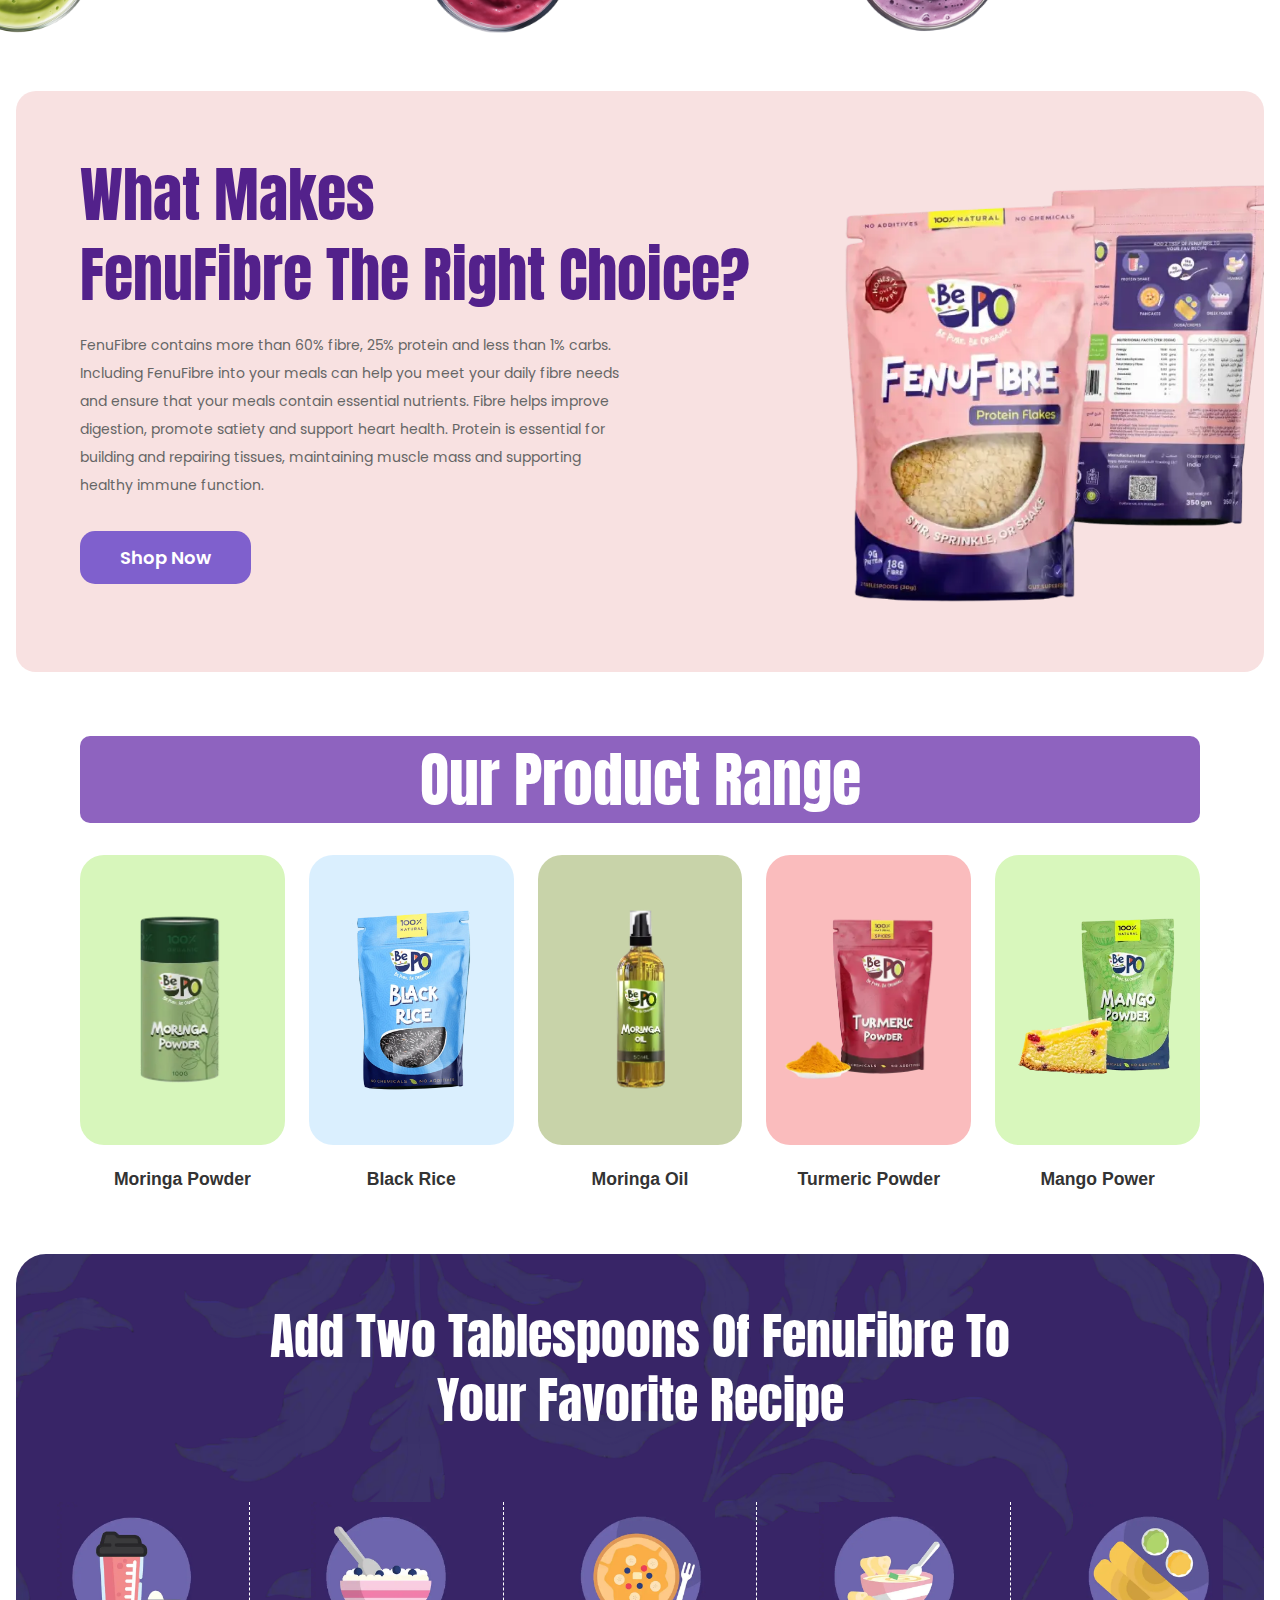
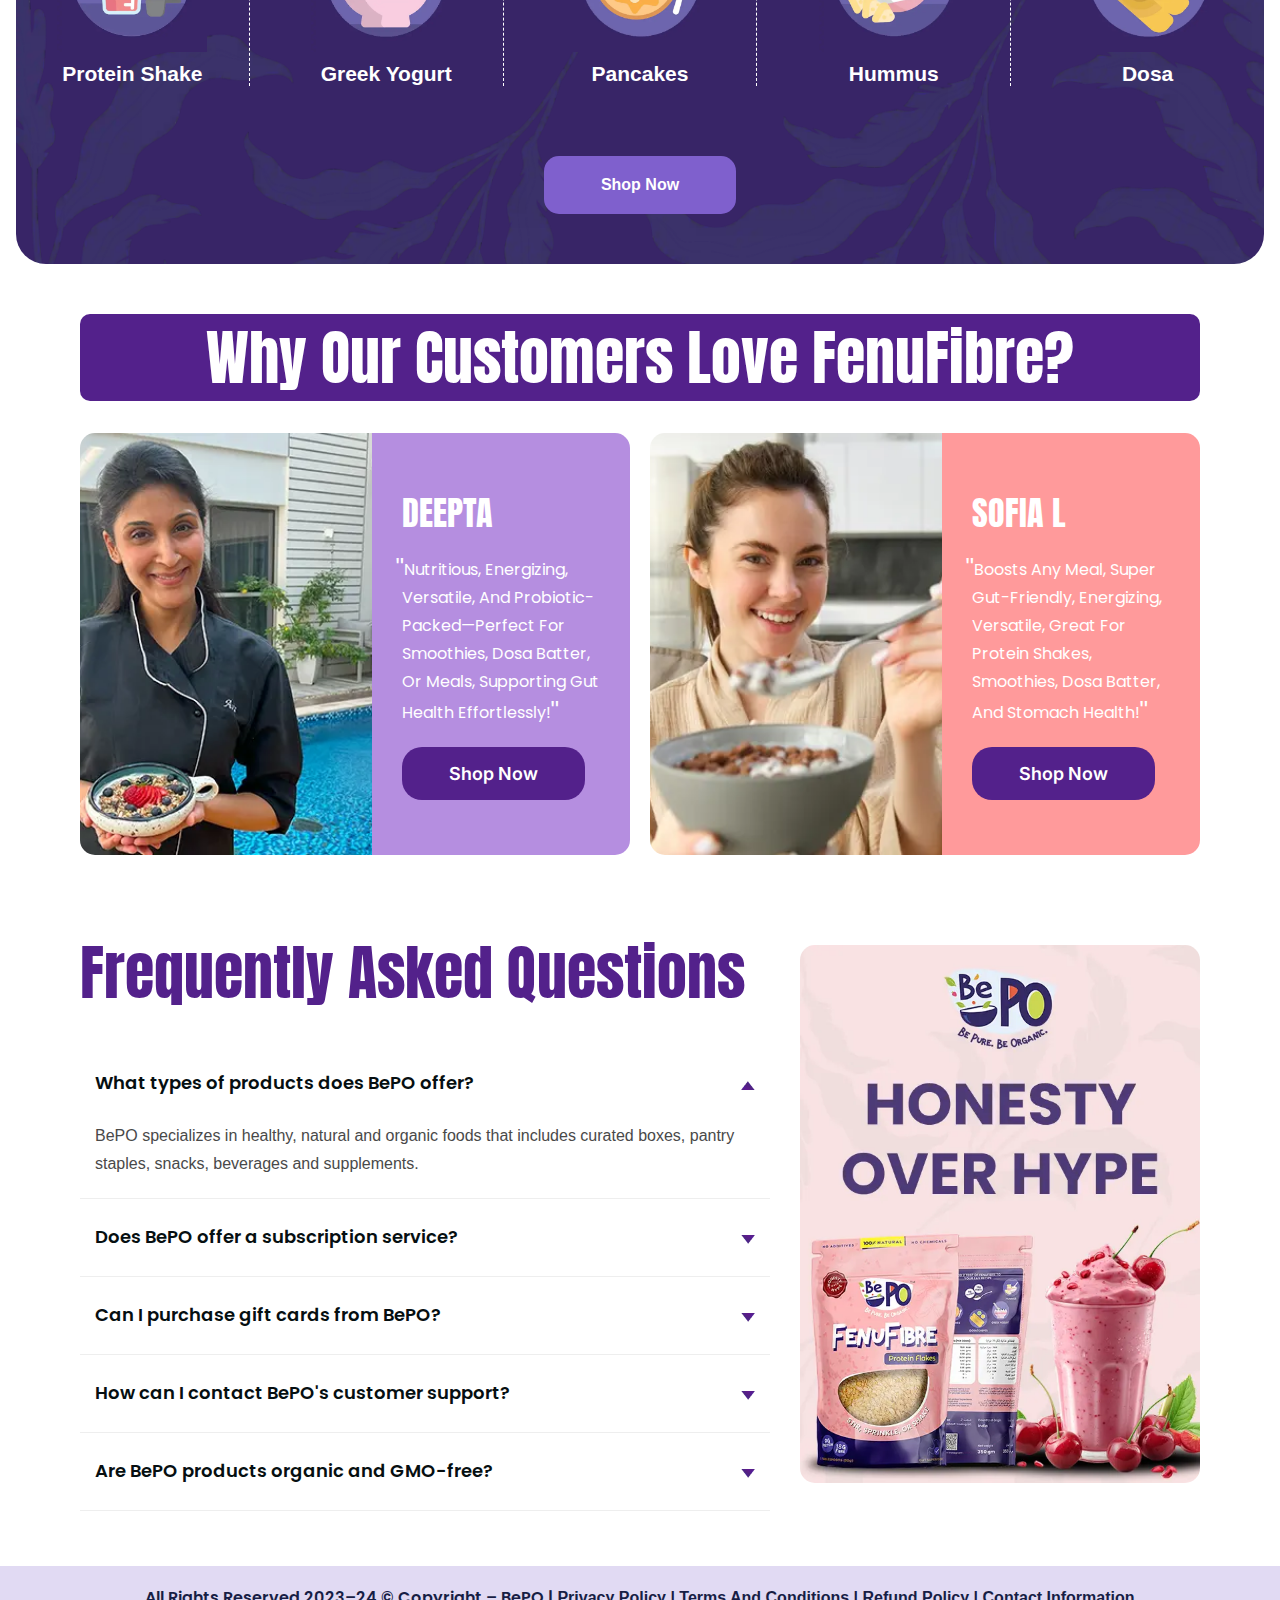
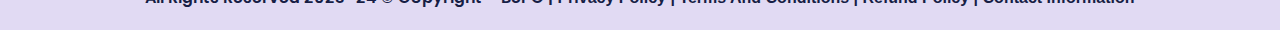
==== commit 144ef059: "changes done" ====
--- a/index.html
+++ b/index.html
@@ -101,7 +101,12 @@
         <a href="#catalog">Catalog</a>
         <!-- <a href="#shop">Shop</a> -->
         <a href="#faq">FAQs</a>
-        <a href="#contact" class="get-in-touch">Get In Touch</a>
+        <a
+          href="#https://amzn.eu/d/f3tGIVs"
+          target="_blank"
+          class="get-in-touch_mbl"
+          >Shop Now</a
+        >
       </div>
     </div>
 
@@ -161,7 +166,7 @@
           <div class="juice-container">
             <div class="juice-item">
               <img
-                src="./images/bepo/senior-citizen.webp"
+                src="./images/bepo/for-senior.webp"
                 alt="Strawberry juice"
                 class="juice-img"
               />
--- a/css/style.css
+++ b/css/style.css
@@ -227,6 +227,17 @@
     color: white !important;
     text-decoration: none;
     font-weight: 500 !important;
+
+}
+
+.get-in-touch_mbl {
+    background-color: var(--btn-purple);
+    padding: 15px 35px !important;
+    border-radius: 15px;
+    color: #fff !important;
+    text-decoration: none;
+    font-weight: 700 !important;
+    text-align: center;
 
 }
 
@@ -437,7 +448,7 @@
 .products-section {
     padding: 3rem 5%;
     background: #fff;
-    margin-inline: 16px;
+    /* margin-inline: 16px; */
 }
 
 .featured-juice {
@@ -530,7 +541,7 @@
 }
 
 .juice-container:hover .juice-info h3 {
-    color: #AF5364;
+    color: var(--primary-purple);
 
 }
 
--- a/css/responsive.css
+++ b/css/responsive.css
@@ -365,7 +365,7 @@
 
 @media (min-width: 576px) and (max-width: 768px) {
     .juice-card {
-        background-color: #87A143;
+        background-color: rgb(127, 96, 205);
         background-image: none;
     }
 
@@ -490,6 +490,7 @@
     .trending-section,
     .products-section {
         padding: 3rem 0px;
+        margin-inline: 16px;
     }
 
     .pink-banner-content {
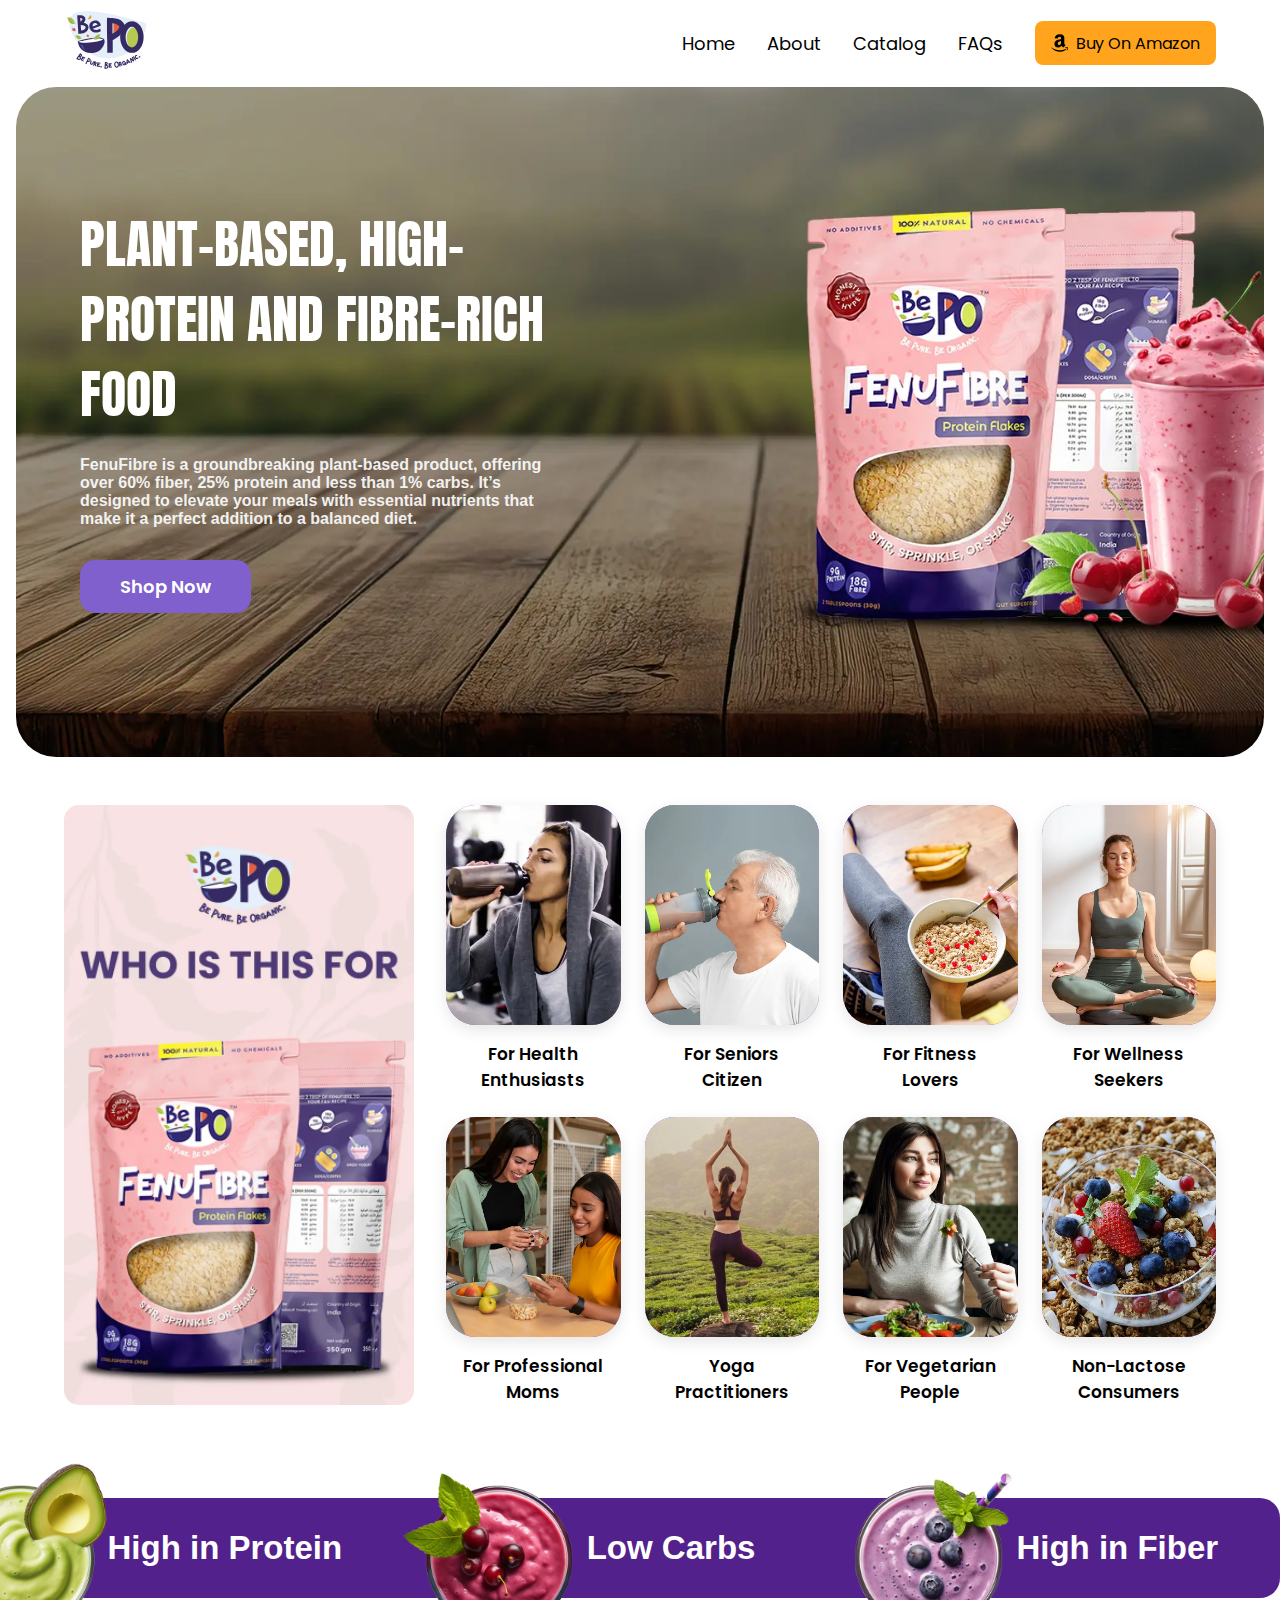
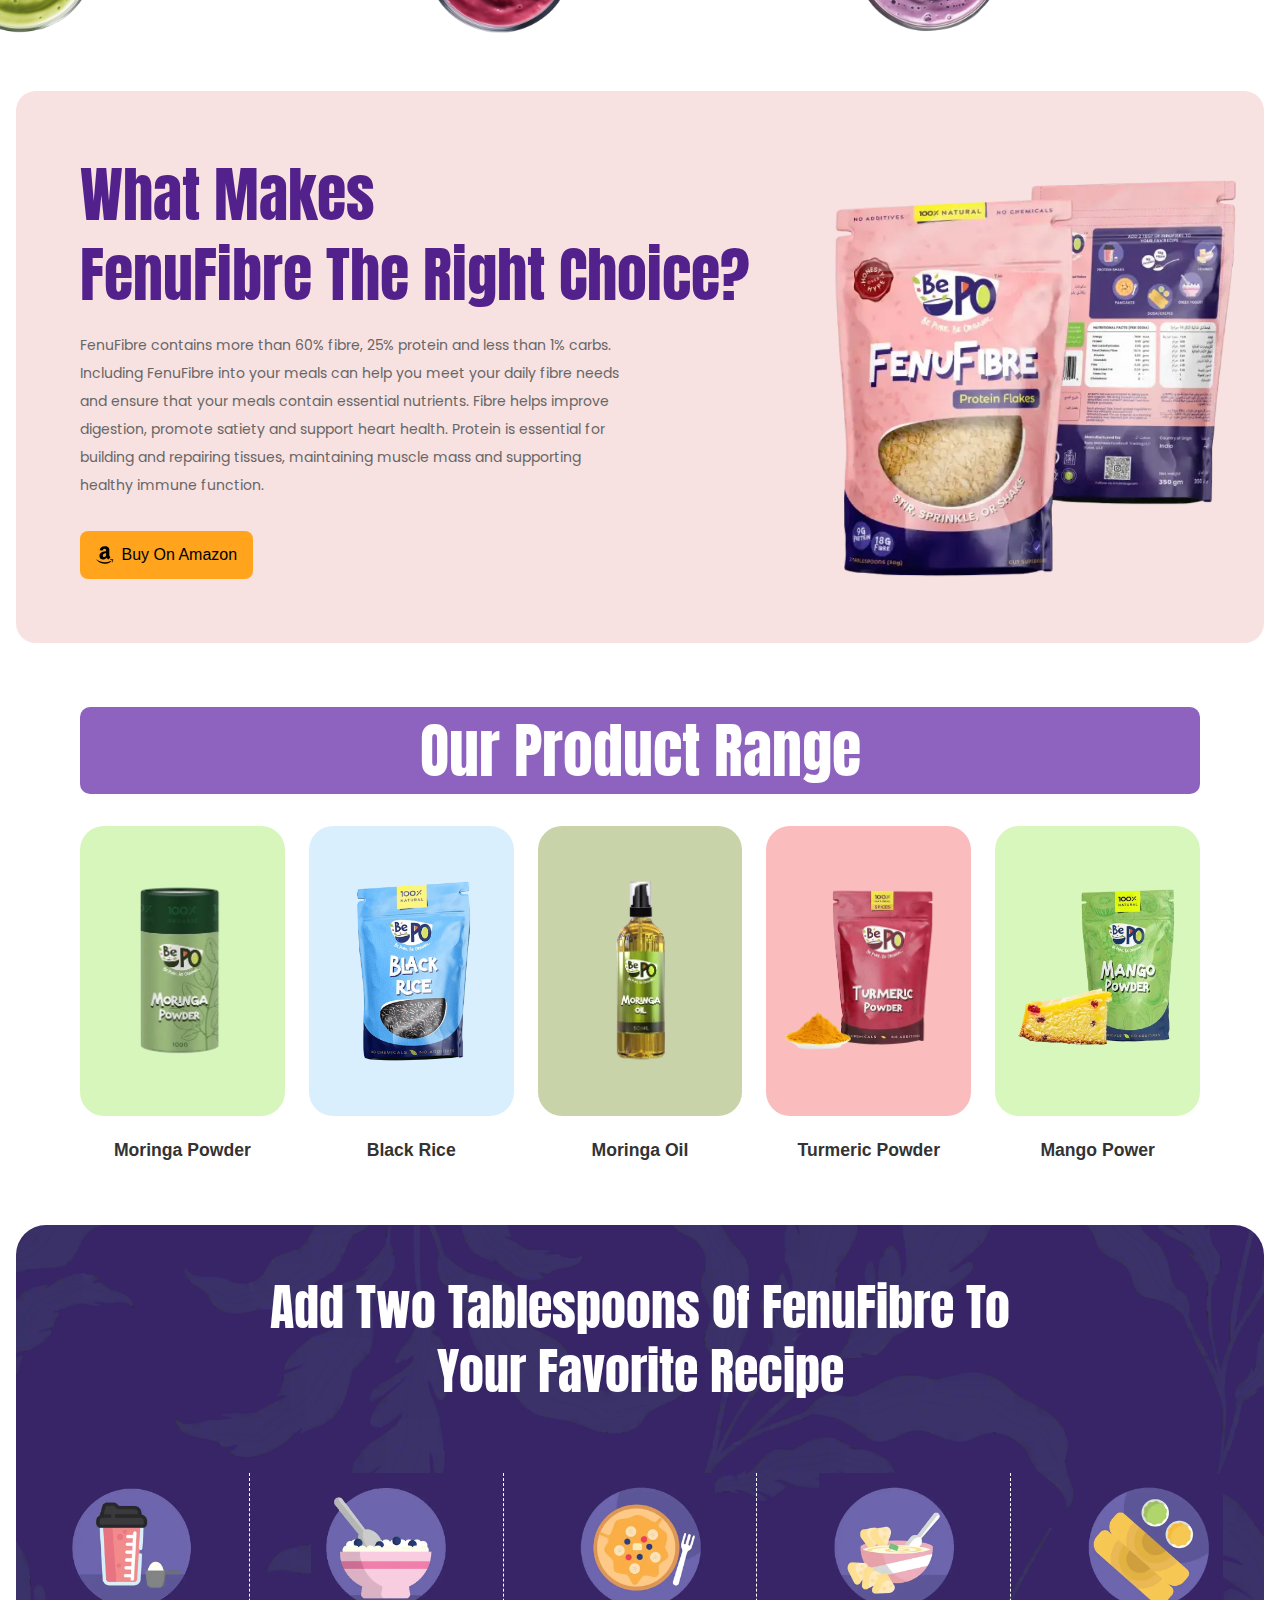
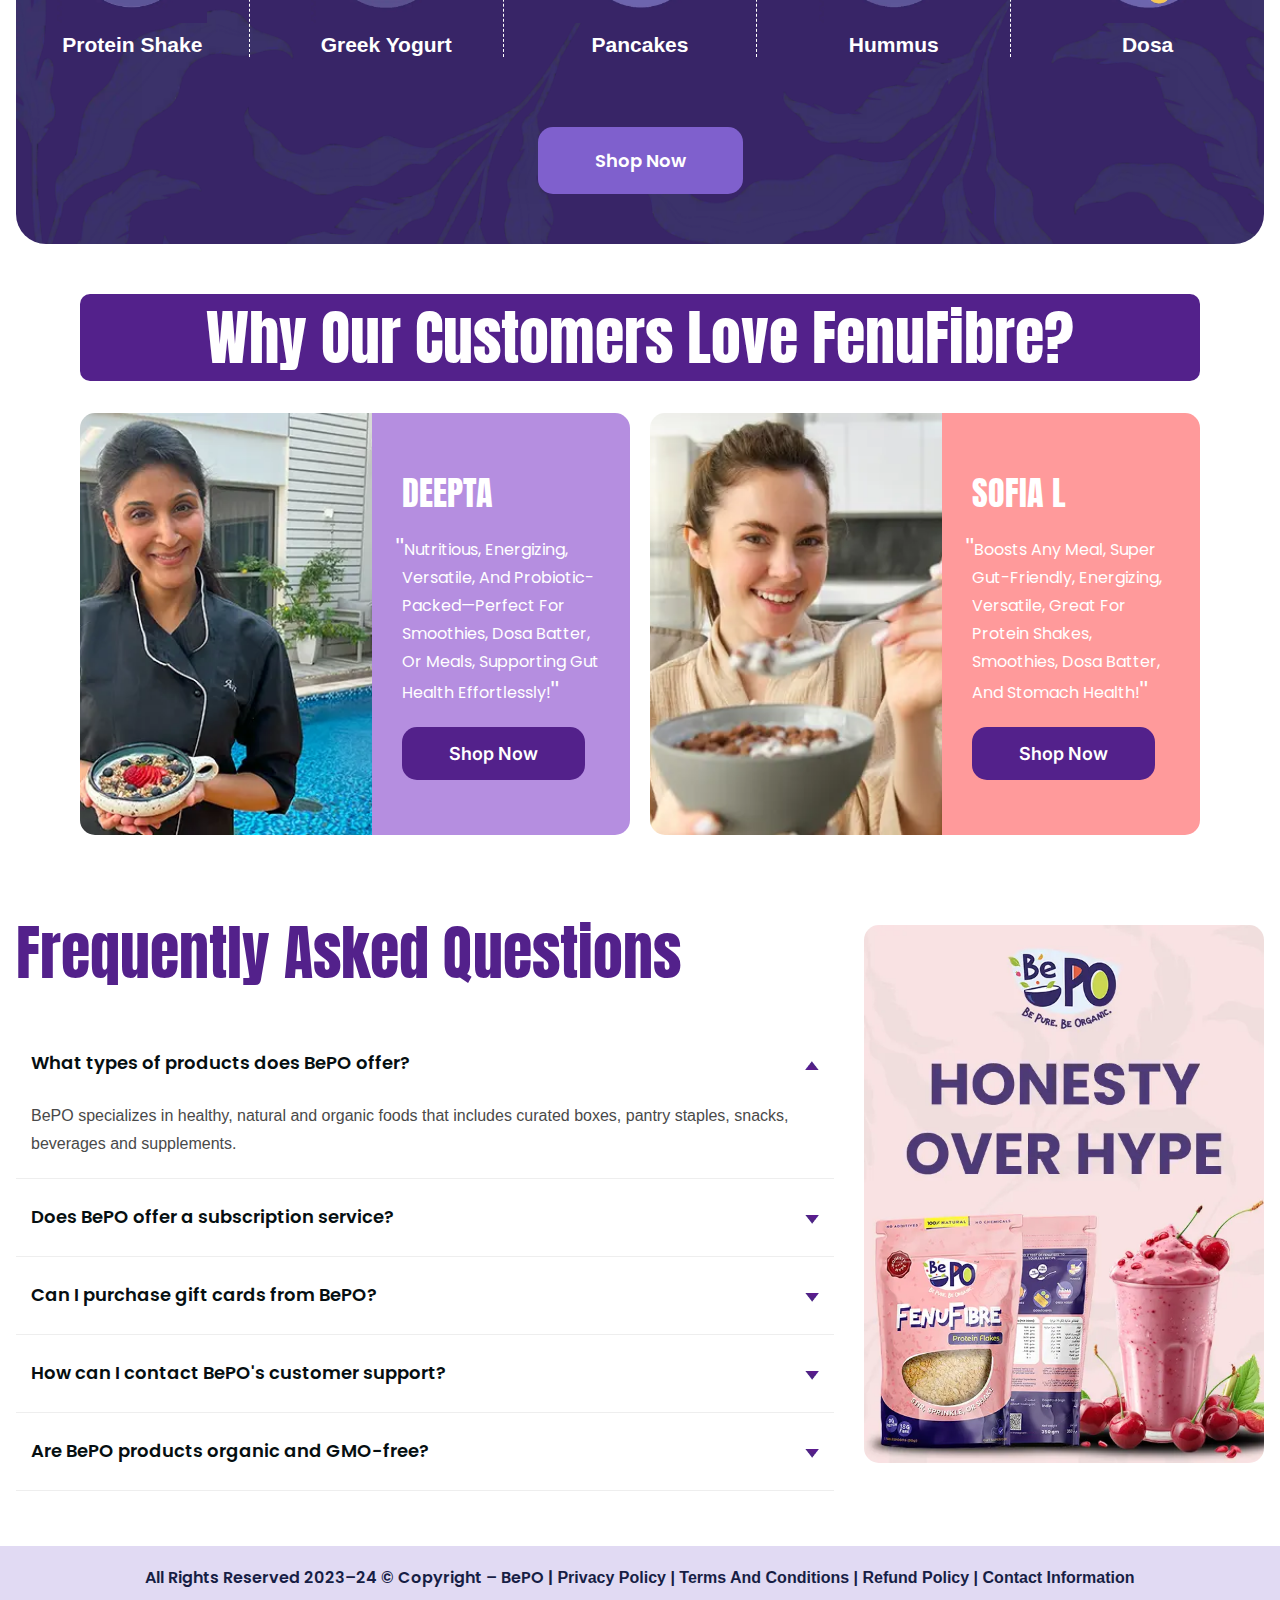
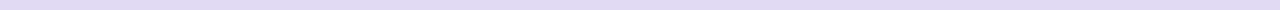
==== commit ce3a3ce3: "some changes done" ====
--- a/index.html
+++ b/index.html
@@ -1,44 +1,34 @@
 <!DOCTYPE html>
 <html lang="en">
-  <head>
-    <meta charset="UTF-8" />
-    <meta name="viewport" content="width=device-width, initial-scale=1.0" />
-    <title>BePO | Healthy, Natural, Organic Foods</title>
-    <meta
-      name="description"
-      content="BePO is your source for natural, organic packaged food. Explore our health-focused products, including fruit powders, staples, and spices. "
-    />
-    <!-- <link rel="canonical" href="https://www.gobepo.com"/> -->
-    <meta
-      property="og:title"
-      content="BePO | Healthy, Natural, Organic Foods"
-    />
-    <meta
-      property="og:description"
-      content="BePO is your source for natural, organic packaged food. Explore our health-focused products, including fruit powders, staples, and spices. "
-    />
-    <meta
-      property="og:image"
-      content="https://static.wixstatic.com/media/5f8a59_23ab8ace196f48eab3944c8852a92712%7Emv2.png/v1/fit/w_2500,h_1330,al_c/5f8a59_23ab8ace196f48eab3944c8852a92712%7Emv2.png"
-    />
-    <meta property="og:image:width" content="2500" />
-    <meta property="og:image:height" content="1330" />
-    <meta property="og:url" content="https://www.gobepo.com" />
-    <meta property="og:site_name" content="Bepo" />
-    <link href="./images/bg-images/logo.svg " rel="icon" />
-    <link href="./images/bg-images/logo.svg " rel="apple-touch-icon" />
-    <link
-      href="https://cdnjs.cloudflare.com/ajax/libs/font-awesome/6.0.0/css/all.min.css"
-      rel="stylesheet"
-    />
-    <link rel="stylesheet" href="./css/font-awesome-css/all.css" />
-    <link rel="stylesheet" href="./css/style.css" />
-    <link rel="stylesheet" href="./css/responsive.css" />
-    <script defer src="./js/script.js"></script>
-  </head>
-  <body>
-    <!-- Top Header -->
-    <!-- <div class="top-header">
+
+<head>
+  <meta charset="UTF-8" />
+  <meta name="viewport" content="width=device-width, initial-scale=1.0" />
+  <title>BePO | Healthy, Natural, Organic Foods</title>
+  <meta name="description"
+    content="BePO is your source for natural, organic packaged food. Explore our health-focused products, including fruit powders, staples, and spices. " />
+  <!-- <link rel="canonical" href="https://www.gobepo.com"/> -->
+  <meta property="og:title" content="BePO | Healthy, Natural, Organic Foods" />
+  <meta property="og:description"
+    content="BePO is your source for natural, organic packaged food. Explore our health-focused products, including fruit powders, staples, and spices. " />
+  <meta property="og:image"
+    content="https://static.wixstatic.com/media/5f8a59_23ab8ace196f48eab3944c8852a92712%7Emv2.png/v1/fit/w_2500,h_1330,al_c/5f8a59_23ab8ace196f48eab3944c8852a92712%7Emv2.png" />
+  <meta property="og:image:width" content="2500" />
+  <meta property="og:image:height" content="1330" />
+  <meta property="og:url" content="https://www.gobepo.com" />
+  <meta property="og:site_name" content="Bepo" />
+  <link href="./images/bg-images/logo.svg " rel="icon" />
+  <link href="./images/bg-images/logo.svg " rel="apple-touch-icon" />
+  <link href="https://cdnjs.cloudflare.com/ajax/libs/font-awesome/6.0.0/css/all.min.css" rel="stylesheet" />
+  <link rel="stylesheet" href="./css/font-awesome-css/all.css" />
+  <link rel="stylesheet" href="./css/style.css" />
+  <link rel="stylesheet" href="./css/responsive.css" />
+  <script defer src="./js/script.js"></script>
+</head>
+
+<body>
+  <!-- Top Header -->
+  <!-- <div class="top-header">
       <div class="top_social_icons">
         <img src="./images/bg-images/instagram.png" alt="" />
         <img src="./images/bg-images/facebook-app-symbol.png" alt="" />
@@ -62,436 +52,354 @@
       </div>
     </div> -->
 
-    <!-- Main Navigation -->
-    <nav>
-      <div class="logo"><img src="./images/bg-images/logo.svg" alt="" /></div>
-
-      <div class="nav-icons">
-        <!-- <a href="#"><i class="fas fa-search"></i></a> -->
-        <!-- <a href="#"><i class="fas fa-heart"></i></a> -->
-        <!-- <a href="#"><i class="fas fa-shopping-cart"></i></a> -->
-        <div class="nav-links">
-          <a href="#hero">Home</a>
-          <a href="#about">About</a>
-          <a href="#catalog">Catalog</a>
-          <!-- <a href="#shop">Shop</a> -->
-          <a href="#faq">FAQs</a>
-        </div>
-        <a
-          style="margin-left: 16px"
-          href="https://amzn.eu/d/f3tGIVs"
-          target="_blank"
-          class="get-in-touch"
-          >Shop Now</a
-        >
-        <button class="hamburger">
-          <i class="fas fa-bars"></i>
-        </button>
-      </div>
-    </nav>
-
-    <!-- Mobile Navigation -->
-    <div class="mobile-nav">
-      <button class="mobile-nav-close">
-        <i style="font-size: 40px" class="fas fa-times"></i>
-      </button>
-      <div class="mobile-nav-links">
+  <!-- Main Navigation -->
+  <nav>
+    <div class="logo"><img src="./images/bg-images/logo.svg" alt="" /></div>
+
+    <div class="nav-icons">
+      <!-- <a href="#"><i class="fas fa-search"></i></a> -->
+      <!-- <a href="#"><i class="fas fa-heart"></i></a> -->
+      <!-- <a href="#"><i class="fas fa-shopping-cart"></i></a> -->
+      <div class="nav-links">
         <a href="#hero">Home</a>
         <a href="#about">About</a>
         <a href="#catalog">Catalog</a>
         <!-- <a href="#shop">Shop</a> -->
         <a href="#faq">FAQs</a>
-        <a
-          href="#https://amzn.eu/d/f3tGIVs"
-          target="_blank"
-          class="get-in-touch_mbl"
-          >Shop Now</a
-        >
-      </div>
-    </div>
-
-    <!-- Overlay -->
-    <div class="overlay"></div>
-
-    <!-- Hero Section -->
-    <section id="hero" class="hero">
-      <div class="hero-content">
-        <!-- <div class="orange_fruite">
+      </div>
+      <a target="_blank" href="https://amzn.eu/d/f3tGIVs" class="amazon-button">
+        <svg class="amazon-icon" xmlns="http://www.w3.org/2000/svg" viewBox="0 0 448 512">
+          <path fill="black" d="M257.2 162.7c-48.7 1.8-169.5 15.5-169.5 117.5 0 109.5 138.3 114 183.5 43.2 6.5 10.2 35.4 37.5 45.3 46.8l56.8-56S341 288.9 341 261.4V114.3C341 89 316.5 32 228.7 32 140.7 32 94 87 94 136.3l73.5 6.8c16.3-49.5 54.2-49.5 54.2-49.5 40.7-.1 35.5 29.8 35.5 69.1zm0 86.8c0 80-84.2 68-84.2 17.2 0-47.2 50.5-56.7 84.2-57.8v40.6zm136 163.5c-7.7 10-70 67-174.5 67S34.2 408.5 9.7 379c-6.8-7.7 1-11.3 5.5-8.3C88.5 415.2 203 488.5 387.7 401c7.5-3.7 13.3 2 5.5 12zm39.8 2.2c-6.5 15.8-16 26.8-21.2 31-5.5 4.5-9.5 2.7-6.5-3.8s19.3-46.5 12.7-55c-6.5-8.3-37-4.3-48-3.2-10.8 1-13 2-14-.3-2.3-5.7 21.7-15.5 37.5-17.5 15.7-1.8 41-.8 46 5.7 3.7 5.1 0 27.1-6.5 43.1z">
+          </path>
+        </svg>
+        Buy On Amazon
+      </a>
+
+      
+      <button class="hamburger">
+        <i class="fas fa-bars"></i>
+      </button>
+    </div>
+  </nav>
+
+  <!-- Mobile Navigation -->
+  <div class="mobile-nav">
+    <button class="mobile-nav-close">
+      <i style="font-size: 40px" class="fas fa-times"></i>
+    </button>
+    <div class="mobile-nav-links">
+      <a href="#hero">Home</a>
+      <a href="#about">About</a>
+      <a href="#catalog">Catalog</a>
+      <!-- <a href="#shop">Shop</a> -->
+      <a href="#faq">FAQs</a>
+      <a href="#https://amzn.eu/d/f3tGIVs" target="_blank" class="get-in-touch_mbl">Shop Now</a>
+    </div>
+  </div>
+
+  <!-- Overlay -->
+  <div class="overlay"></div>
+
+  <!-- Hero Section -->
+  <section id="hero" class="hero">
+    <div class="hero-content">
+      <!-- <div class="orange_fruite">
           <img src="./images/fruits/hero-orange.png" alt="" />
         </div> -->
 
-        <div class="left_hero_content">
-          <h1>Plant-Based, High-Protein and Fibre-Rich Food</h1>
-          <!-- <i class="fas fa-user"></i> -->
-          <p>
-            FenuFibre is a groundbreaking plant-based product, offering over 60%
-            fiber, 25% protein and less than 1% carbs. It’s designed to elevate
-            your meals with essential nutrients that make it a perfect addition
-            to a balanced diet.
-          </p>
-          <a
-            href="https://amzn.eu/d/f3tGIVs"
-            target="_blank"
-            class="shop-juice-btn"
-            >Shop Now</a
-          >
-        </div>
-        <div class="person_div">
-          <a href="https://amzn.eu/d/f3tGIVs" target="_blank"
-            ><img src="./images/bepo/fenufibre-back-forth.webp" alt=""
-          /></a>
-        </div>
-      </div>
-    </section>
-
-    <!-- Products Section -->
-    <section class="products-section">
-      <div class="featured-juice">
-        <div class="juice-card">
-          <h3 class="product_mbl_title">Who can Benefit from FenuFibre?</h3>
-        </div>
-        <div class="juice-grid">
-          <div class="juice-container">
-            <div class="juice-item">
-              <img
-                src="./images/bepo/health-enthusiasts.webp"
-                alt="Cantaloupe Juice"
-                class="juice-img"
-              />
-            </div>
-            <div class="juice-info">
-              <h3>For Health Enthusiasts</h3>
-            </div>
-          </div>
-          <div class="juice-container">
-            <div class="juice-item">
-              <img
-                src="./images/bepo/for-senior.webp"
-                alt="Strawberry juice"
-                class="juice-img"
-              />
-            </div>
-            <div class="juice-info">
-              <h3>For Seniors Citizen</h3>
-            </div>
-          </div>
-          <div class="juice-container">
-            <div class="juice-item">
-              <img
-                src="./images/bepo/fitness-lover.webp"
-                alt="Cucumber Juices"
-                class="juice-img"
-              />
-            </div>
-            <div class="juice-info">
-              <h3>For Fitness Lovers</h3>
-            </div>
-          </div>
-          <div class="juice-container">
-            <div class="juice-item">
-              <img
-                src="./images/bepo/wellness-seeker.webp"
-                alt="black Grape juice"
-                class="juice-img"
-              />
-            </div>
-            <div class="juice-info">
-              <h3>For Wellness Seekers</h3>
-            </div>
-          </div>
-          <div class="juice-container">
-            <div class="juice-item">
-              <img
-                src="./images/bepo/woeking-mom.webp"
-                alt="Mint lemon juice"
-                class="juice-img"
-              />
-            </div>
-            <div class="juice-info">
-              <h3>For Professional Moms</h3>
-            </div>
-          </div>
-          <div class="juice-container ex2">
-            <div class="juice-item">
-              <img
-                src="./images/bepo/yoga.webp"
-                alt="Carrot Mint juice"
-                class="juice-img"
-              />
-            </div>
-            <div class="juice-info">
-              <h3>Yoga Practitioners</h3>
-            </div>
-          </div>
-          <div class="juice-container ex1">
-            <div class="juice-item">
-              <img
-                src="./images/bepo/vegan.webp"
-                alt="Cantaloupe Juice"
-                class="juice-img"
-              />
-            </div>
-            <div class="juice-info">
-              <h3>For Vegetarian People</h3>
-            </div>
-          </div>
-          <div class="juice-container">
-            <div class="juice-item">
-              <img
-                src="./images/bepo/lactose-intolerance.webp"
-                alt="Mango Juices"
-                class="juice-img"
-              />
-            </div>
-            <div class="juice-info">
-              <h3>Non-lactose consumers</h3>
-            </div>
-          </div>
-        </div>
-
-        <div class="slider-container">
-          <div class="slider" id="slider">
-            <div class="card">
-              <div class="juice-container">
-                <div class="juice-item">
-                  <img
-                    src="./images/bepo/for-senior.webp"
-                    alt="Cantaloupe Juice"
-                    class="juice-img"
-                  />
-                </div>
-                <div class="juice-info">
-                  <h3>For Health Enthusiasts</h3>
-                </div>
-              </div>
-            </div>
-            <div class="card">
-              <div class="juice-container">
-                <div class="juice-item">
-                  <img
-                    src="./images/bepo/lactose-intolerance.webp"
-                    alt="Mango Juices"
-                    class="juice-img"
-                  />
-                </div>
-                <div class="juice-info">
-                  <h3>Non-lactose consumers</h3>
-                </div>
-              </div>
-            </div>
-            <div class="card">
-              <div class="juice-container">
-                <div class="juice-item">
-                  <img
-                    src="./images/bepo/health-enthusiasts.webp"
-                    alt="Cantaloupe Juice"
-                    class="juice-img"
-                  />
-                </div>
-                <div class="juice-info">
-                  <h3>For Health Enthusiasts</h3>
-                </div>
-              </div>
-            </div>
-            <div class="card">
-              <div class="juice-container">
-                <div class="juice-item">
-                  <img
-                    src="./images/bepo/yoga.webp"
-                    alt="Carrot Mint juice"
-                    class="juice-img"
-                  />
-                </div>
-                <div class="juice-info">
-                  <h3>Yoga Practitioners</h3>
-                </div>
-              </div>
-            </div>
-            <div class="card">
-              <div class="juice-container">
-                <div class="juice-item">
-                  <img
-                    src="./images/bepo/vegan.webp"
-                    alt="Cantaloupe Juice"
-                    class="juice-img"
-                  />
-                </div>
-                <div class="juice-info">
-                  <h3>For Vegetarian People</h3>
-                </div>
-              </div>
-            </div>
-            <div class="card">
-              <div class="juice-container">
-                <div class="juice-item">
-                  <img
-                    src="./images/bepo/woeking-mom.webp"
-                    alt="Mint lemon juice"
-                    class="juice-img"
-                  />
-                </div>
-                <div class="juice-info">
-                  <h3>For Professional Moms</h3>
-                </div>
-              </div>
-            </div>
-            <div class="card">
-              <div class="juice-container">
-                <div class="juice-item">
-                  <img
-                    src="./images/bepo/wellness-seeker.webp"
-                    alt="black Grape juice"
-                    class="juice-img"
-                  />
-                </div>
-                <div class="juice-info">
-                  <h3>For Wellness Seekers</h3>
-                </div>
-              </div>
-            </div>
-            <div class="card">
-              <div class="juice-container">
-                <div class="juice-item">
-                  <img
-                    src="./images/bepo/fitness-lover.webp"
-                    alt="Cucumber Juices"
-                    class="juice-img"
-                  />
-                </div>
-                <div class="juice-info">
-                  <h3>For Fitness Lovers</h3>
-                </div>
-              </div>
-            </div>
-          </div>
-        </div>
-      </div>
-    </section>
-    <!-- Marquee Section -->
-    <section class="marquee_section">
-      <div class="slider-container_logo desktop-slider" id="upperLogo">
-        <div class="slider_logo" id="slider_logo">
-          <div class="slide-card_logo">
-            <img src="./images/fruits/h2-img-01.png" />
-            <p>High in Protein</p>
-          </div>
-          <div class="slide-card_logo">
-            <img src="./images/fruits/h2-img-03.png" />
-            <p>Low Carbs</p>
-          </div>
-          <div class="slide-card_logo">
-            <img src="./images/fruits/h2-img-04.png" />
-            <p>High in Fiber</p>
-          </div>
-          <div class="slide-card_logo">
-            <img src="./images/fruits/h2-img-05.png" />
-            <p>100% Natural</p>
-          </div>
-          <div class="slide-card_logo">
-            <img src="./images/fruits/h2-img-01.png" />
-            <p>High in Fibre</p>
-          </div>
-          <div class="slide-card_logo">
-            <img src="./images/fruits/h2-img-03.png" />
-            <p>100% Natural</p>
-          </div>
-        </div>
-      </div>
-    </section>
-
-    <section id="about" class="pink-banner">
-      <div class="pink-banner-content">
-        <h2>
-          What Makes <br class="br_mbl_hidden" />
-          FenuFibre the Right Choice?
-        </h2>
+      <div class="left_hero_content">
+        <h1>Plant-Based, High-Protein and Fibre-Rich Food</h1>
+        <!-- <i class="fas fa-user"></i> -->
         <p>
-          FenuFibre contains more than 60% fibre, 25% protein and less than 1%
-          carbs. Including FenuFibre into your meals can help you meet your
-          daily fibre needs and ensure that your meals contain essential
-          nutrients. ​Fibre helps improve digestion, promote satiety and support
-          heart health. Protein is essential for building and repairing tissues,
-          maintaining muscle mass and supporting healthy immune function.
+          FenuFibre is a groundbreaking plant-based product, offering over 60%
+          fiber, 25% protein and less than 1% carbs. It’s designed to elevate
+          your meals with essential nutrients that make it a perfect addition
+          to a balanced diet.
         </p>
-        <!-- <div class="benefits_points">
+        <a href="https://amzn.eu/d/f3tGIVs" target="_blank" class="shop-juice-btn">Shop Now</a>
+      </div>
+      <div class="person_div">
+        <a href="https://amzn.eu/d/f3tGIVs" target="_blank"><img src="./images/bepo/fenufibre-back-forth.webp"
+            alt="" /></a>
+      </div>
+    </div>
+  </section>
+
+  <!-- Products Section -->
+  <section class="products-section">
+    <div class="featured-juice">
+      <div class="juice-card">
+        <h3 class="product_mbl_title">Who can Benefit from FenuFibre?</h3>
+      </div>
+      <div class="juice-grid">
+        <div class="juice-container">
+          <div class="juice-item">
+            <img src="./images/bepo/health-enthusiasts.webp" alt="Cantaloupe Juice" class="juice-img" />
+          </div>
+          <div class="juice-info">
+            <h3>For Health Enthusiasts</h3>
+          </div>
+        </div>
+        <div class="juice-container">
+          <div class="juice-item">
+            <img src="./images/bepo/for-senior.webp" alt="Strawberry juice" class="juice-img" />
+          </div>
+          <div class="juice-info">
+            <h3>For Seniors Citizen</h3>
+          </div>
+        </div>
+        <div class="juice-container">
+          <div class="juice-item">
+            <img src="./images/bepo/fitness-lover.webp" alt="Cucumber Juices" class="juice-img" />
+          </div>
+          <div class="juice-info">
+            <h3>For Fitness Lovers</h3>
+          </div>
+        </div>
+        <div class="juice-container">
+          <div class="juice-item">
+            <img src="./images/bepo/wellness-seeker.webp" alt="black Grape juice" class="juice-img" />
+          </div>
+          <div class="juice-info">
+            <h3>For Wellness Seekers</h3>
+          </div>
+        </div>
+        <div class="juice-container">
+          <div class="juice-item">
+            <img src="./images/bepo/woeking-mom.webp" alt="Mint lemon juice" class="juice-img" />
+          </div>
+          <div class="juice-info">
+            <h3>For Professional Moms</h3>
+          </div>
+        </div>
+        <div class="juice-container ex2">
+          <div class="juice-item">
+            <img src="./images/bepo/yoga.webp" alt="Carrot Mint juice" class="juice-img" />
+          </div>
+          <div class="juice-info">
+            <h3>Yoga Practitioners</h3>
+          </div>
+        </div>
+        <div class="juice-container ex1">
+          <div class="juice-item">
+            <img src="./images/bepo/vegan.webp" alt="Cantaloupe Juice" class="juice-img" />
+          </div>
+          <div class="juice-info">
+            <h3>For Vegetarian People</h3>
+          </div>
+        </div>
+        <div class="juice-container">
+          <div class="juice-item">
+            <img src="./images/bepo/lactose-intolerance.webp" alt="Mango Juices" class="juice-img" />
+          </div>
+          <div class="juice-info">
+            <h3>Non-lactose consumers</h3>
+          </div>
+        </div>
+      </div>
+
+      <div class="slider-container">
+        <div class="slider" id="slider">
+          <div class="card">
+            <div class="juice-container">
+              <div class="juice-item">
+                <img src="./images/bepo/for-senior.webp" alt="Cantaloupe Juice" class="juice-img" />
+              </div>
+              <div class="juice-info">
+                <h3>For Health Enthusiasts</h3>
+              </div>
+            </div>
+          </div>
+          <div class="card">
+            <div class="juice-container">
+              <div class="juice-item">
+                <img src="./images/bepo/lactose-intolerance.webp" alt="Mango Juices" class="juice-img" />
+              </div>
+              <div class="juice-info">
+                <h3>Non-lactose consumers</h3>
+              </div>
+            </div>
+          </div>
+          <div class="card">
+            <div class="juice-container">
+              <div class="juice-item">
+                <img src="./images/bepo/health-enthusiasts.webp" alt="Cantaloupe Juice" class="juice-img" />
+              </div>
+              <div class="juice-info">
+                <h3>For Health Enthusiasts</h3>
+              </div>
+            </div>
+          </div>
+          <div class="card">
+            <div class="juice-container">
+              <div class="juice-item">
+                <img src="./images/bepo/yoga.webp" alt="Carrot Mint juice" class="juice-img" />
+              </div>
+              <div class="juice-info">
+                <h3>Yoga Practitioners</h3>
+              </div>
+            </div>
+          </div>
+          <div class="card">
+            <div class="juice-container">
+              <div class="juice-item">
+                <img src="./images/bepo/vegan.webp" alt="Cantaloupe Juice" class="juice-img" />
+              </div>
+              <div class="juice-info">
+                <h3>For Vegetarian People</h3>
+              </div>
+            </div>
+          </div>
+          <div class="card">
+            <div class="juice-container">
+              <div class="juice-item">
+                <img src="./images/bepo/woeking-mom.webp" alt="Mint lemon juice" class="juice-img" />
+              </div>
+              <div class="juice-info">
+                <h3>For Professional Moms</h3>
+              </div>
+            </div>
+          </div>
+          <div class="card">
+            <div class="juice-container">
+              <div class="juice-item">
+                <img src="./images/bepo/wellness-seeker.webp" alt="black Grape juice" class="juice-img" />
+              </div>
+              <div class="juice-info">
+                <h3>For Wellness Seekers</h3>
+              </div>
+            </div>
+          </div>
+          <div class="card">
+            <div class="juice-container">
+              <div class="juice-item">
+                <img src="./images/bepo/fitness-lover.webp" alt="Cucumber Juices" class="juice-img" />
+              </div>
+              <div class="juice-info">
+                <h3>For Fitness Lovers</h3>
+              </div>
+            </div>
+          </div>
+        </div>
+      </div>
+    </div>
+  </section>
+  <!-- Marquee Section -->
+  <section class="marquee_section">
+    <div class="slider-container_logo desktop-slider" id="upperLogo">
+      <div class="slider_logo" id="slider_logo">
+        <div class="slide-card_logo">
+          <img src="./images/fruits/h2-img-01.png" />
+          <p>High in Protein</p>
+        </div>
+        <div class="slide-card_logo">
+          <img src="./images/fruits/h2-img-03.png" />
+          <p>Low Carbs</p>
+        </div>
+        <div class="slide-card_logo">
+          <img src="./images/fruits/h2-img-04.png" />
+          <p>High in Fiber</p>
+        </div>
+        <div class="slide-card_logo">
+          <img src="./images/fruits/h2-img-05.png" />
+          <p>100% Natural</p>
+        </div>
+        <div class="slide-card_logo">
+          <img src="./images/fruits/h2-img-01.png" />
+          <p>High in Fibre</p>
+        </div>
+        <div class="slide-card_logo">
+          <img src="./images/fruits/h2-img-03.png" />
+          <p>100% Natural</p>
+        </div>
+      </div>
+    </div>
+  </section>
+
+  <section id="about" class="pink-banner">
+    <div class="pink-banner-content">
+      <h2>
+        What Makes <br class="br_mbl_hidden" />
+        FenuFibre the Right Choice?
+      </h2>
+      <p>
+        FenuFibre contains more than 60% fibre, 25% protein and less than 1%
+        carbs. Including FenuFibre into your meals can help you meet your
+        daily fibre needs and ensure that your meals contain essential
+        nutrients. ​Fibre helps improve digestion, promote satiety and support
+        heart health. Protein is essential for building and repairing tissues,
+        maintaining muscle mass and supporting healthy immune function.
+      </p>
+      <!-- <div class="benefits_points">
           <p>Improves Digestion</p>
           <p>Promotes Satiety</p>
           <p>Promotes Satiety</p>
         </div> -->
 
-        <a
-          href="https://amzn.eu/d/f3tGIVs"
-          target="_blank"
-          class="shop-juice-btn"
-          >Shop Now</a
-        >
-      </div>
-      <!-- <div class="pink-banner-images">
+        <a style="padding-block: 14px;" target="_blank" href="https://amzn.eu/d/f3tGIVs" class="amazon-button effect">
+          <svg class="amazon-icon" xmlns="http://www.w3.org/2000/svg" viewBox="0 0 448 512">
+            <path fill="black" d="M257.2 162.7c-48.7 1.8-169.5 15.5-169.5 117.5 0 109.5 138.3 114 183.5 43.2 6.5 10.2 35.4 37.5 45.3 46.8l56.8-56S341 288.9 341 261.4V114.3C341 89 316.5 32 228.7 32 140.7 32 94 87 94 136.3l73.5 6.8c16.3-49.5 54.2-49.5 54.2-49.5 40.7-.1 35.5 29.8 35.5 69.1zm0 86.8c0 80-84.2 68-84.2 17.2 0-47.2 50.5-56.7 84.2-57.8v40.6zm136 163.5c-7.7 10-70 67-174.5 67S34.2 408.5 9.7 379c-6.8-7.7 1-11.3 5.5-8.3C88.5 415.2 203 488.5 387.7 401c7.5-3.7 13.3 2 5.5 12zm39.8 2.2c-6.5 15.8-16 26.8-21.2 31-5.5 4.5-9.5 2.7-6.5-3.8s19.3-46.5 12.7-55c-6.5-8.3-37-4.3-48-3.2-10.8 1-13 2-14-.3-2.3-5.7 21.7-15.5 37.5-17.5 15.7-1.8 41-.8 46 5.7 3.7 5.1 0 27.1-6.5 43.1z">
+            </path>
+          </svg>
+          Buy On Amazon
+        </a>
+    </div>
+    <!-- <div class="pink-banner-images">
         <img src="/api/placeholder/400/300" alt="Fruit Juice" />
         <div class="diagonal-straw"></div>
       </div> -->
-    </section>
-
-    <section id="catalog" class="trending-section">
-      <div class="trending-header">
-        <h2>Our Product Range</h2>
-      </div>
-      <div class="trending-grid">
-        <div class="trending-item">
-          <div class="trending-img-container" style="background: #d7f6bb">
-            <img
-              src="./images/bg-images/moringa-powder.webp"
-              alt="Black Grape Juice"
-            />
-          </div>
-          <h3>Moringa Powder</h3>
-          <!-- <p class="price">$5.99 USD</p> -->
-          <!-- <button class="add-to-cart-btn">Add To Cart</button> -->
-        </div>
-        <div class="trending-item">
-          <div class="trending-img-container" style="background: #6fc2fd42">
-            <img src="./images/bepo/bllack-rice.webp" alt="Mint Lemon Juice" />
-          </div>
-          <h3>Black Rice</h3>
-          <!-- <p class="price">$4.99 USD</p> -->
-          <!-- <button class="add-to-cart-btn">Add To Cart</button> -->
-        </div>
-        <div class="trending-item">
-          <div class="trending-img-container" style="background: #8aa04777">
-            <img
-              src="./images/bg-images/moringa-oil.webp"
-              alt="Carrot Mint Juice"
-            />
-          </div>
-          <h3>Moringa Oil</h3>
-          <!-- <p class="price">$6.99 USD</p> -->
-          <!-- <button class="add-to-cart-btn">Add To Cart</button> -->
-        </div>
-        <div class="trending-item">
-          <div class="trending-img-container" style="background: #fabcbd">
-            <img
-              style="margin-left: -25px"
-              src="./images/bg-images/turmeric-powder.webp"
-              alt="Mango Juices"
-            />
-          </div>
-          <h3>Turmeric Powder</h3>
-          <!-- <p class="price">$5.99 USD</p> -->
-          <!-- <button class="add-to-cart-btn">Add To Cart</button> -->
-        </div>
-        <div class="trending-item">
-          <div class="trending-img-container" style="background: #d8f7bc">
-            <img src="./images/bepo/mango-power.webp" alt="Mint Lemon Juice" />
-          </div>
-          <h3>Mango Power</h3>
-          <!-- <p class="price">$4.99 USD</p> -->
-          <!-- <button class="add-to-cart-btn">Add To Cart</button> -->
-        </div>
-      </div>
-    </section>
-
-    <!-- ======Category section  === -->
-    <!-- <section class="category">
+  </section>
+
+  <section id="catalog" class="trending-section">
+    <div class="trending-header">
+      <h2>Our Product Range</h2>
+    </div>
+    <div class="trending-grid">
+      <div class="trending-item">
+        <div class="trending-img-container" style="background: #d7f6bb">
+          <img src="./images/bg-images/moringa-powder.webp" alt="Black Grape Juice" />
+        </div>
+        <h3>Moringa Powder</h3>
+        <!-- <p class="price">$5.99 USD</p> -->
+        <!-- <button class="add-to-cart-btn">Add To Cart</button> -->
+      </div>
+      <div class="trending-item">
+        <div class="trending-img-container" style="background: #6fc2fd42">
+          <img src="./images/bepo/bllack-rice.webp" alt="Mint Lemon Juice" />
+        </div>
+        <h3>Black Rice</h3>
+        <!-- <p class="price">$4.99 USD</p> -->
+        <!-- <button class="add-to-cart-btn">Add To Cart</button> -->
+      </div>
+      <div class="trending-item">
+        <div class="trending-img-container" style="background: #8aa04777">
+          <img src="./images/bg-images/moringa-oil.webp" alt="Carrot Mint Juice" />
+        </div>
+        <h3>Moringa Oil</h3>
+        <!-- <p class="price">$6.99 USD</p> -->
+        <!-- <button class="add-to-cart-btn">Add To Cart</button> -->
+      </div>
+      <div class="trending-item">
+        <div class="trending-img-container" style="background: #fabcbd">
+          <img style="margin-left: -25px" src="./images/bg-images/turmeric-powder.webp" alt="Mango Juices" />
+        </div>
+        <h3>Turmeric Powder</h3>
+        <!-- <p class="price">$5.99 USD</p> -->
+        <!-- <button class="add-to-cart-btn">Add To Cart</button> -->
+      </div>
+      <div class="trending-item">
+        <div class="trending-img-container" style="background: #d8f7bc">
+          <img src="./images/bepo/mango-power.webp" alt="Mint Lemon Juice" />
+        </div>
+        <h3>Mango Power</h3>
+        <!-- <p class="price">$4.99 USD</p> -->
+        <!-- <button class="add-to-cart-btn">Add To Cart</button> -->
+      </div>
+    </div>
+  </section>
+
+  <!-- ======Category section  === -->
+  <!-- <section class="category">
       <div class="category_inner">
         <div class="category_cards">
           <img src="./images/fruits/orange-fresh.jpg" alt="" />
@@ -504,209 +412,204 @@
         </div>
       </div>
     </section> -->
-    <!-- Info Section -->
-    <section class="info-section">
-      <div class="info-content">
-        <!-- <img
+  <!-- Info Section -->
+  <section class="info-section">
+    <div class="info-content">
+      <!-- <img
           src="./images/avatar-2.png"
           alt="Person drinking juice"
           class="info-image"
         /> -->
-        <div class="info-details">
-          <h2>Add two tablespoons of FenuFibre to your favorite recipe</h2>
-          <div class="features">
-            <div class="feature-item">
-              <img
-                src="./images/bg-images/protein-shake.webp"
-                alt="Sustainability Icon"
-                class="feature-icon"
-              />
-              <p>Protein Shake</p>
-            </div>
-            <div class="feature-item">
-              <img
-                src="./images/bg-images/greek-yogurt.webp"
-                alt="Our Roots Icon"
-                class="feature-icon"
-              />
-              <p>Greek Yogurt</p>
-            </div>
-            <div class="feature-item">
-              <img
-                src="./images/bg-images/pancake.webp"
-                alt="Variety Fruits Icon"
-                class="feature-icon"
-              />
-              <p>Pancakes</p>
-            </div>
-            <div class="feature-item">
-              <img
-                src="./images/bg-images/hummus.webp"
-                alt="Deliciousness Icon"
-                class="feature-icon"
-              />
-              <p>Hummus</p>
-            </div>
-            <div class="feature-item">
-              <img
-                src="./images/bg-images/dosa.webp"
-                alt="Quality Icon"
-                class="feature-icon"
-              />
-              <p>Dosa</p>
-            </div>
-          </div>
-          <a href="https://amzn.eu/d/f3tGIVs" target="_blank" class="btn"
-            >Shop Now</a
-          >
-        </div>
-      </div>
-    </section>
-
-    <!-- Blog Section -->
-    <section class="juice-blog-section">
-      <div class="trending-header blog">
-        <h2>Why Our Customers Love FenuFibre?</h2>
-      </div>
-      <div class="juice-blog-carousel" id="juiceBlogCarousel">
-        <div class="juice-blog-track" id="juiceBlogTrack">
-          <div class="juice-blog-card">
-            <img
-              src="./images/bepo/deepta.webp"
-              alt="Orange Juice"
-              class="juice-blog-image"
-            />
-            <div class="blog_right_block">
-              <div class="juice-blog-content">
-                <!-- <div class="juice-blog-date">March 02, 2023</div> -->
-                <h3 class="juice-blog-heading">Deepta</h3>
-                <p class="juice-blog-excerpt">
-                  <span style="font-size: 24px; margin-left: -6px">"</span
-                  >Nutritious, energizing, versatile, and
-                  probiotic-packed—perfect for smoothies, dosa batter, or meals,
-                  supporting gut health effortlessly!<span
-                    style="font-size: 24px"
-                    >"</span
-                  >
-                </p>
-                <a
-                  href="https://amzn.eu/d/f3tGIVs"
-                  target="_blank"
-                  class="juice-blog-read-more"
-                  >Shop Now
-                </a>
-              </div>
-            </div>
-          </div>
-          <div class="juice-blog-card">
-            <img
-              src="./images/bepo/sophia.webp"
-              alt="Red Smoothie"
-              class="juice-blog-image"
-            />
-            <div class="blog_right_block">
-              <div class="juice-blog-content">
-                <!-- <div class="juice-blog-date">March 15, 2023</div> -->
-                <h3 class="juice-blog-heading">Sofia L</h3>
-                <p class="juice-blog-excerpt">
-                  <span style="font-size: 24px; margin-left: -6px">"</span
-                  >Boosts any meal, super gut-friendly, energizing, versatile,
-                  great for protein shakes, smoothies, dosa batter, and stomach
-                  health!<span style="font-size: 24px">"</span>
-                </p>
-
-                <a
-                  href="https://amzn.eu/d/f3tGIVs"
-                  target="_blank"
-                  class="juice-blog-read-more"
-                  >Shop Now</a
-                >
-              </div>
-            </div>
-          </div>
-        </div>
-        <div class="juice-blog-dots" id="juiceBlogDots"></div>
-      </div>
-    </section>
-
-    <!-- FAQ Section -->
-    <section id="faq" class="faq-section">
-      <div class="faq-content">
-        <h2 class="section-title">Frequently Asked Questions</h2>
-        <ul class="accordion">
-          <li class="accordion-item">
-            <button class="accordion-button">
-              What types of products does BePO offer?
-              <img src="./images/bepo/down-arrow.webp" alt="" />
-            </button>
-            <div class="accordion-content">
-              <p>
-                BePO specializes in healthy, natural and organic foods that
-                includes curated boxes, pantry staples, snacks, beverages and
-                supplements.
+      <div class="info-details">
+        <h2>Add two tablespoons of FenuFibre to your favorite recipe</h2>
+        <div class="features">
+          <div class="feature-item">
+            <img src="./images/bg-images/protein-shake.webp" alt="Sustainability Icon" class="feature-icon" />
+            <p>Protein Shake</p>
+          </div>
+          <div class="feature-item">
+            <img src="./images/bg-images/greek-yogurt.webp" alt="Our Roots Icon" class="feature-icon" />
+            <p>Greek Yogurt</p>
+          </div>
+          <div class="feature-item">
+            <img src="./images/bg-images/pancake.webp" alt="Variety Fruits Icon" class="feature-icon" />
+            <p>Pancakes</p>
+          </div>
+          <div class="feature-item">
+            <img src="./images/bg-images/hummus.webp" alt="Deliciousness Icon" class="feature-icon" />
+            <p>Hummus</p>
+          </div>
+          <div class="feature-item">
+            <img src="./images/bg-images/dosa.webp" alt="Quality Icon" class="feature-icon" />
+            <p>Dosa</p>
+          </div>
+        </div>
+        <a href="https://amzn.eu/d/f3tGIVs" target="_blank" class="btn">Shop Now</a>
+      </div>
+    </div>
+  </section>
+
+  <!-- Blog Section -->
+  <section class="juice-blog-section">
+    <div class="trending-header blog">
+      <h2>Why Our Customers Love FenuFibre?</h2>
+    </div>
+    <div class="juice-blog-carousel" id="juiceBlogCarousel">
+      <div class="juice-blog-track" id="juiceBlogTrack">
+        <div class="juice-blog-card">
+          <img src="./images/bepo/deepta.webp" alt="Orange Juice" class="juice-blog-image" />
+          <div class="blog_right_block">
+            <div class="juice-blog-content">
+              <!-- <div class="juice-blog-date">March 02, 2023</div> -->
+              <h3 class="juice-blog-heading">Deepta</h3>
+              <p class="juice-blog-excerpt">
+                <span style="font-size: 24px; margin-left: -6px">"</span>Nutritious, energizing, versatile, and
+                probiotic-packed—perfect for smoothies, dosa batter, or meals,
+                supporting gut health effortlessly!<span style="font-size: 24px">"</span>
               </p>
-            </div>
-          </li>
-          <li class="accordion-item">
-            <button class="accordion-button">
-              Does BePO offer a subscription service?
-              <img src="./images/bepo/down-arrow.webp" alt="" />
-            </button>
-            <div class="accordion-content">
-              <p>
-                Yes, BePO provides a subscription service that allows customers
-                to receive regular deliveries of their chosen products.
+              <a href="https://amzn.eu/d/f3tGIVs" target="_blank" class="juice-blog-read-more">Shop Now
+              </a>
+            </div>
+          </div>
+        </div>
+        <div class="juice-blog-card">
+          <img src="./images/bepo/sophia.webp" alt="Red Smoothie" class="juice-blog-image" />
+          <div class="blog_right_block">
+            <div class="juice-blog-content">
+              <!-- <div class="juice-blog-date">March 15, 2023</div> -->
+              <h3 class="juice-blog-heading">Sofia L</h3>
+              <p class="juice-blog-excerpt">
+                <span style="font-size: 24px; margin-left: -6px">"</span>Boosts any meal, super gut-friendly,
+                energizing, versatile,
+                great for protein shakes, smoothies, dosa batter, and stomach
+                health!<span style="font-size: 24px">"</span>
               </p>
-            </div>
-          </li>
-          <li class="accordion-item">
-            <button class="accordion-button">
-              Can I purchase gift cards from BePO?
-              <img src="./images/bepo/down-arrow.webp" alt="" />
-            </button>
-            <div class="accordion-content">
-              <p>
-                Yes, BePO offers gift cards that allows you to share the gift of
-                healthy eating with others.
-              </p>
-            </div>
-          </li>
-          <li class="accordion-item">
-            <button class="accordion-button">
-              How can I contact BePO's customer support?
-              <img src="./images/bepo/down-arrow.webp" alt="" />
-            </button>
-            <div class="accordion-content">
-              <p>
-                For any assistance with orders, you can reach out to BePO's
-                customer support.
-              </p>
-            </div>
-          </li>
-          <li class="accordion-item">
-            <button class="accordion-button">
-              Are BePO products organic and GMO-free?
-              <img src="./images/bepo/down-arrow.webp" alt="" />
-            </button>
-            <div class="accordion-content">
-              <p>
-                Yes, all BePO products are made with certified organic
-                ingredients and are GMO-free to ensure the highest quality and
-                health benefits.
-              </p>
-            </div>
-          </li>
-        </ul>
-      </div>
-      <div class="faq-image">
-        <a href="https://amzn.eu/d/f3tGIVs" target="_blank">
-          <img src="./images/bepo/honesty-over-hype.webp" alt="Fresh Juice"
-        /></a>
-      </div>
-    </section>
-
-    <!-- Chefs Section -->
-    <!-- <section class="chefs-section">
+
+              <a href="https://amzn.eu/d/f3tGIVs" target="_blank" class="juice-blog-read-more">Shop Now</a>
+            </div>
+          </div>
+        </div>
+      </div>
+      <div class="juice-blog-dots" id="juiceBlogDots"></div>
+    </div>
+  </section>
+<!-- 
+  <section class="amazon">
+    <div class="amazon_inner">
+      <div class="left_amazon">
+        <div class="features_div">
+          <div class="feature_div"><img src="./images/bepo/gut-superfood.png" alt="">
+          <p>Gut Superfood</p></div>
+        
+          <div class="feature_div"><img src="./images/bepo/high-in-protein.png" alt="">
+          <p>High in Protein</p></div>
+          <div class="feature_div"><img src="./images/bepo/low-calories.png" alt="">
+            <p>Low Carbs</p></div>
+        </div>
+        <div class="product_div">
+          <img src="./images/bepo/fenufibre.webp" alt="">
+        </div>
+      </div>
+      <div class="right_amazon">
+        <div class="amazon_content">
+          <h3>FenuFibre</h3>
+          <p class="sub_heading">Now available on </p>
+
+          <p class="para">Lorem ipsum dolor sit amet consecter adipisi elit. Inven dicta amet eaque dolor sit amet Lorem
+            ipsum dolor sit.</p>
+
+          <div>
+            <a target="_blank" href="https://amzn.eu/d/f3tGIVs" class="amazon-button">
+              <svg class="amazon-icon" xmlns="http://www.w3.org/2000/svg" viewBox="0 0 448 512">
+                <path fill="black"
+                  d="M257.2 162.7c-48.7 1.8-169.5 15.5-169.5 117.5 0 109.5 138.3 114 183.5 43.2 6.5 10.2 35.4 37.5 45.3 46.8l56.8-56S341 288.9 341 261.4V114.3C341 89 316.5 32 228.7 32 140.7 32 94 87 94 136.3l73.5 6.8c16.3-49.5 54.2-49.5 54.2-49.5 40.7-.1 35.5 29.8 35.5 69.1zm0 86.8c0 80-84.2 68-84.2 17.2 0-47.2 50.5-56.7 84.2-57.8v40.6zm136 163.5c-7.7 10-70 67-174.5 67S34.2 408.5 9.7 379c-6.8-7.7 1-11.3 5.5-8.3C88.5 415.2 203 488.5 387.7 401c7.5-3.7 13.3 2 5.5 12zm39.8 2.2c-6.5 15.8-16 26.8-21.2 31-5.5 4.5-9.5 2.7-6.5-3.8s19.3-46.5 12.7-55c-6.5-8.3-37-4.3-48-3.2-10.8 1-13 2-14-.3-2.3-5.7 21.7-15.5 37.5-17.5 15.7-1.8 41-.8 46 5.7 3.7 5.1 0 27.1-6.5 43.1z">
+                </path>
+              </svg>
+              Buy On Amazon
+            </a>
+          </div>
+        </div>
+      </div>
+    </div>
+  </section> -->
+
+  <!-- FAQ Section -->
+  <section id="faq" class="faq-section">
+    <div class="faq-content">
+      <h2 class="section-title">Frequently Asked Questions</h2>
+      <ul class="accordion">
+        <li class="accordion-item">
+          <button class="accordion-button">
+            What types of products does BePO offer?
+            <img src="./images/bepo/down-arrow.webp" alt="" />
+          </button>
+          <div class="accordion-content">
+            <p>
+              BePO specializes in healthy, natural and organic foods that
+              includes curated boxes, pantry staples, snacks, beverages and
+              supplements.
+            </p>
+          </div>
+        </li>
+        <li class="accordion-item">
+          <button class="accordion-button">
+            Does BePO offer a subscription service?
+            <img src="./images/bepo/down-arrow.webp" alt="" />
+          </button>
+          <div class="accordion-content">
+            <p>
+              Yes, BePO provides a subscription service that allows customers
+              to receive regular deliveries of their chosen products.
+            </p>
+          </div>
+        </li>
+        <li class="accordion-item">
+          <button class="accordion-button">
+            Can I purchase gift cards from BePO?
+            <img src="./images/bepo/down-arrow.webp" alt="" />
+          </button>
+          <div class="accordion-content">
+            <p>
+              Yes, BePO offers gift cards that allows you to share the gift of
+              healthy eating with others.
+            </p>
+          </div>
+        </li>
+        <li class="accordion-item">
+          <button class="accordion-button">
+            How can I contact BePO's customer support?
+            <img src="./images/bepo/down-arrow.webp" alt="" />
+          </button>
+          <div class="accordion-content">
+            <p>
+              For any assistance with orders, you can reach out to BePO's
+              customer support.
+            </p>
+          </div>
+        </li>
+        <li class="accordion-item">
+          <button class="accordion-button">
+            Are BePO products organic and GMO-free?
+            <img src="./images/bepo/down-arrow.webp" alt="" />
+          </button>
+          <div class="accordion-content">
+            <p>
+              Yes, all BePO products are made with certified organic
+              ingredients and are GMO-free to ensure the highest quality and
+              health benefits.
+            </p>
+          </div>
+        </li>
+      </ul>
+    </div>
+    <div class="faq-image">
+      <a href="https://amzn.eu/d/f3tGIVs" target="_blank">
+        <img src="./images/bepo/honesty-over-hype.webp" alt="Fresh Juice" /></a>
+    </div>
+  </section>
+
+  <!-- Chefs Section -->
+  <!-- <section class="chefs-section">
       <div class="chefs_heading">
         <h2 class="chefs-title">Juice Master Chef</h2>
         <p>
@@ -783,8 +686,8 @@
       </div>
     </section> -->
 
-    <!-- Contact Section -->
-    <!-- <section class="juice-contact-section">
+  <!-- Contact Section -->
+  <!-- <section class="juice-contact-section">
       <div class="juice-contact-content">
         <h2 class="juice-contact-title">Don't Be Shy, Say Hi!</h2>
         <p class="juice-contact-subtitle">
@@ -823,8 +726,8 @@
       
     </section> -->
 
-    <!-- ---footer  ---  -->
-    <!-- <div class="main-container">
+  <!-- ---footer  ---  -->
+  <!-- <div class="main-container">
       <div class="fruits_icon_3">
         <img src="./images/fruits/orange-tree-01.png" alt="" />
       </div>
@@ -969,7 +872,7 @@
         </div>
       </div>
     </div> -->
-    <!-- <div class="eng_contact_container">
+  <!-- <div class="eng_contact_container">
       <div class="eng_branding_section">
           <div class="eng_logo"><img width="100" src="./images/bg-images/logo.svg" alt=""></div>
           <p class="eng_tagline">We have 20+ years of experience providing unique teaching methods and live activity based learning.</p>
@@ -1006,7 +909,7 @@
       </div>
   </div> -->
 
-    <!-- <section id="contact_sec" class="content_area">
+  <!-- <section id="contact_sec" class="content_area">
     <div class="left-area">
          <div class="image">
               <img width="120px" src="./images/bg-images/logo.svg" alt="Logo">
@@ -1061,29 +964,22 @@
     </div>
 </section> -->
 
-    <div class="payment-methods">
-      <!-- <div class="footer_logo">
+  <div class="payment-methods">
+    <!-- <div class="footer_logo">
         <img width="100px" src="./images/bg-images/logo.svg" alt="">
       </div> -->
-      <p class="mb-0">
-        All Rights Reserved 2023–24 © Copyright – BePO |
-        <span>
-          <a style="cursor: pointer" onclick="openModal('privacyPolicy')"
-            >Privacy Policy |</a
-          >
-          <a style="cursor: pointer" onclick="openModal('adsPolicy')"
-            >Terms and Conditions |</a
-          >
-          <a style="cursor: pointer" onclick="openModal('dataPrivacy')"
-            >Refund policy |</a
-          >
-          <a style="cursor: pointer" onclick="openModal('contactInfo')"
-            >Contact Information
-          </a>
-        </span>
-      </p>
-
-      <!-- <div class="payment_icons">
+    <p class="mb-0">
+      All Rights Reserved 2023–24 © Copyright – BePO |
+      <span>
+        <a style="cursor: pointer" onclick="openModal('privacyPolicy')">Privacy Policy |</a>
+        <a style="cursor: pointer" onclick="openModal('adsPolicy')">Terms and Conditions |</a>
+        <a style="cursor: pointer" onclick="openModal('dataPrivacy')">Refund policy |</a>
+        <a style="cursor: pointer" onclick="openModal('contactInfo')">Contact Information
+        </a>
+      </span>
+    </p>
+
+    <!-- <div class="payment_icons">
         <div class="icon"><img src="./images/icons/visa.png" alt="" /></div>
         <div class="icon">
           <img src="./images/icons/master-card.png" alt="" />
@@ -1098,523 +994,487 @@
         <div class="icon"><img src="./images/icons/amazon.png" alt="" /></div>
         <div class="icon"><img src="./images/icons/g-pay.png" alt="" /></div>
       </div> -->
-    </div>
-
-    <div class="policies">
-      <!-- ============privacy policy============= -->
-      <div>
-        <!-- Modal Backdrops -->
-        <div
-          class="modal-backdrop"
-          id="privacyPolicy-backdrop"
-          onclick="closeModal('privacyPolicy')"
-        ></div>
-
-        <!-- -----modal---- -->
-        <div class="modal-container" id="privacyPolicy-container">
-          <div class="modal-wrapper flex_center">
-            <div class="modal-content">
-              <div class="modal-header flex_between">
-                <h2 class="modal-title">Privacy Policy</h2>
-                <button
-                  class="close-button"
-                  onclick="closeModal('privacyPolicy')"
-                >
-                  <span class="close-icon">
-                    <img src="./images/bg-images/cross.svg" alt="close" />
-                  </span>
-                </button>
-              </div>
-              <div class="modal-body">
-                <div class="space-y-6">
-                  <div class="section">
-                    <p>
-                      Gobepo Privacy Policy (“Policy”) <br />
-                      Last updated: December 9, 2024
-                    </p>
-
-                    <p>
-                      This Policy describes and states the manner in which BePO
-                      Wellness Foodstuff Trading LLC a limited liability company
-                      incorporated in Dubai, United Arab Emirates (“Company”,
-                      “Companies”, “we”, “us”, “our”) having its registered
-                      address at BePO Wellness Foodstuff Trading LLC, Al
-                      Muraqqabat, Dubai, UAE, manages and deals with the
-                      personal information or data that is received on its
-                      website www.gobepo.com (“website”), and on any related
-                      “portal, applications and other platforms, as also through
-                      our channel partners, associated firms, social media and
-                      other websites from You, the viewer or visitor on our
-                      website, portal or apps. In this Policy, website
-                      www.gobepo.com (“website”), and on any related portal,
-                      applications and other platforms, as also through our
-                      channel partners, associated firms, social media and other
-                      website, digital applications shall all be rereferred to
-                      as “Website”.
-                    </p>
-
-                    <p>
-                      Please read the Policy carefully which provides the manner
-                      in which we will use the data which is provided by you.
-                      You undertake that immediately upon accessing this
-                      Website, you have read and understood this Privacy Policy.
-                      If you do not agree with any term of this Privacy Policy,
-                      you should immediately discontinue access or use of the
-                      Website. You confirm acceptance to us that you accept the
-                      terms of this Policy by continued use and/ or viewing the
-                      Website. Following are the terms of this Policy which you
-                      accept and which are binding between you and us:
-                    </p>
-                  </div>
-                  <div class="section">
-                    <!-- <h3>1. Use of Our Services</h3> -->
-                    <p>
-                      Acceptance of the terms of the Policy: by accessing,
-                      viewing, and or using the Website, you accept the terms of
-                      the Policy and the same are legally binding between us and
-                      you. “User”, “you” or “your” means any natural or legal
-                      person who accesses, browses and/or directly or indirectly
-                      interact with us through the website, apps, any other
-                      digital application, portal or other platform, in any
-                      manner, whether directly or through any other channel.
-                    </p>
-                  </div>
-                  <div class="section">
-                    <!-- <h3>2. Intellectual Property Rights</h3> -->
-
-                    <p>
-                      You will deem to have used our services “Services”, when
-                      you view, browse, transact, or interact with our website,
-                      application or portal and /or use any data, picture,
-                      content, digital depiction, artwork, statement or
-                      information posted, depicted, placed or presented on our
-                      website, apps, portal or other platform.
-                    </p>
-                  </div>
-                  <div class="section">
-                    <!-- <h3>3. User Accounts</h3> -->
-                    <p>
-                      Services, means and includes sales, marketing and
-                      advertising our products, our services, as well as the
-                      products and services being marketed, offered or sold by
-                      third parties through the Website (“Services”).
-                    </p>
-                  </div>
-                  <div class="section">
-                    <!-- <h3>4. Limitation of Liability</h3> -->
-                    <p>
-                      Collection of information: We collect the following
-                      information that you provide to us directly or indirectly
-                      through any third-party resource like a channel partner,
-                      any information which is already in public domain, which
-                      is available with any marketing partner or agency, which
-                      you have provided to any third party who provides the same
-                      to us when you visit our Website or inter-act with us
-                      digitally or physically through any channel whatsoever.
-                      Such information could include your first and last name,
-                      and email address; Personal Identification Information:
-                      Full name, date of birth, nationality, gender, signature,
-                      phone number, home address, photos, images, videos; Your
-                      formal identification including Government issued identity
-                      document and photograph such as passport, driver’s
-                      license, national or state identity card; biometric
-                      information, photograph; financial information, such as
-                      your linked virtual currency or wallet accounts, stored
-                      value accounts, and associated details; your profile
-                      information, such as your username that you may set to
-                      establish an online account on our Services, links to your
-                      profiles on social networks, interests, preferences, and
-                      any other information that you add to your account
-                      profile; Communications that we exchange with you,
-                      including when you contact us through the our Service,
-                      social media, or otherwise.; information relating to or
-                      needed to complete digital marketing purchases or sales on
-                      or through our Service which includes transactional
-                      details, fees, sales prices and other personal information
-                      about you.
-                    </p>
-                  </div>
-                  <div class="section">
-                    <!-- <h3>5. Termination</h3> -->
-                    <p>
-                      Information that we receive automatically. We, and our
-                      service providers, and our business partners may collect
-                      certain types of information automatically, such as
-                      information about your device, your usage of and
-                      interaction with us, and interaction with other online
-                      services, which includes IP address (which can indicate
-                      your general geographic location), device type, operating
-                      system and version, manufacturer and model, browser name
-                      and version, screen resolution, device event information,
-                      hardware settings, memory usage), language settings; and
-                      online Identifiers, activity, and usage information:
-                      engagement with content on our, any social networking
-                      posts, pages and links which you have shared on the
-                      internet or which you use used to access our Service from
-                      a third party site.
-                    </p>
-                  </div>
-                  <div class="section">
-                    <!-- <h3>6. Governing Law</h3> -->
-                    <p>
-                      How we use your information: at our option, we may use
-                      your personal information for delivering and enhancing the
-                      quality of delivery of our Service; to maintain your user
-                      profile with us; and to communicate with you about the our
-                      Service, including by sending notices, updates, alerts and
-                      administrative messages, and responding to your
-                      communications to us; to conduct research and development
-                      in order to improve our Service; and for marketing ours
-                      and third party products and services; and to meet any
-                      legal requirements, court orders and administrative
-                      requests and requirements; and to meet any compliance
-                      processes and audit requirements; and to prevent, identify
-                      and investigate any fraudulent, harmful or illegal
-                      activity including cyberattacks and identity theft; and to
-                      verify your identity in order to assist with your account
-                      services requests.
-                    </p>
-                  </div>
-
-                  <div class="section">
-                    <!-- <h3>7. Changes to Terms</h3> -->
-                    <p>
-                      Sharing with third parties: We may share your personal
-                      information with other third parties, linked
-                      third-parties, other third-party users, and our
-                      affiliates, partners, shareholders, directors, employees
-                      and agents. This is required for us to operate our digital
-                      marketing and / or other services provided by us (such as
-                      hosting, information technology, customer support,
-                      identity verification, email delivery, marketing, consumer
-                      research and website analytics). We understand and value
-                      the privacy of your information. You expressly undertake
-                      not to hold us responsible or liable for any misuse by
-                      such third parties over which may or may not have any
-                      control, and who have so acted without our express
-                      consent.
-                    </p>
-                  </div>
-
-                  <div class="section">
-                    <!-- <h3>Contact Us</h3> -->
-                    <p>
-                      Amendments to the Policy: We reserve the exclusive right
-                      to amend, modify or change the Policy at any time and the
-                      updated Policy at the time when your information is
-                      received or collected by us shall apply for the purpose of
-                      any enforcement.
-                    </p>
-                  </div>
-                  <div class="section">
-                    <!-- <h3>Contact Us</h3> -->
-                    <p>
-                      Communication: By communicating electronically with the
-                      website or with the apps, you expressly acknowledge and
-                      agree to your personal information being processed in the
-                      manner as stated herein. You may request that we provide
-                      you with a copy of personal information held by us. This
-                      information will be provided to you within reasonable
-                      time. We need to collect personal information such as your
-                      name, and a crypto wallet to provide certain services. If
-                      you do not provide the information we designate as
-                      required or mandatory, we may not be able to provide those
-                      services with immediate effect.
-                    </p>
-                  </div>
-                  <div class="section">
-                    <!-- <h3>Contact Us</h3> -->
-                    <p>
-                      Marketing communications: You can opt-out of receiving
-                      marketing communications from website at any time. If you
-                      do not want us to send you marketing communications, you
-                      may please go to your account settings and opt-out. We
-                      will contact you by electronic means for marketing
-                      purposes only if you have consented to such communication.
-                      You may raise such objections with regard to initial or
-                      further processing for purposes of direct marketing, at
-                      any time and free of charge.
-                    </p>
-                  </div>
-                  <div class="section">
-                    <!-- <h3>Contact Us</h3> -->
-                    <p>
-                      Governing Law: this privacy policy is exclusively subject
-                      to law of Dubai, United Arab Emirates, notwithstanding
-                      your place of residence or usage. Any dispute related to
-                      this Policy may only be raised at the appropriate courts
-                      of Dubai, United Arab Emirates.
-                    </p>
-                  </div>
-                  <div class="section">
-                    <!-- <h3>Contact Us</h3> -->
-                    <p>
-                      Contact: Please contact us for any clarifications, your
-                      suggestions, or complaints on our website www.gobepo.com
-                    </p>
-                  </div>
-                </div>
-              </div>
-              <div class="modal-footer">
-                <button
-                  class="button-gradient"
-                  onclick="closeModal('privacyPolicy')"
-                >
-                  Close
-                </button>
-              </div>
-            </div>
-          </div>
-        </div>
-      </div>
-
-      <!-- ==============Ads Policy Modal============= -->
-      <div>
-        <!-- Modal Backdrops -->
-        <div
-          class="modal-backdrop"
-          id="adsPolicy-backdrop"
-          onclick="closeModal('adsPolicy')"
-        ></div>
-        <!-- -----modal---- -->
-        <div class="modal-container" id="adsPolicy-container">
-          <div class="modal-wrapper flex_center">
-            <div class="modal-content">
-              <div class="modal-header flex_between">
-                <h2 class="modal-title">Terms and Conditions</h2>
-                <button class="close-button" onclick="closeModal('adsPolicy')">
-                  <span class="close-icon">
-                    <img src="./images/bg-images/cross.svg" alt="close" />
-                  </span>
-                </button>
-              </div>
-              <div class="modal-body">
-                <div class="space-y-6">
-                  <!-- <div class="section">
+  </div>
+
+  <div class="policies">
+    <!-- ============privacy policy============= -->
+    <div>
+      <!-- Modal Backdrops -->
+      <div class="modal-backdrop" id="privacyPolicy-backdrop" onclick="closeModal('privacyPolicy')"></div>
+
+      <!-- -----modal---- -->
+      <div class="modal-container" id="privacyPolicy-container">
+        <div class="modal-wrapper flex_center">
+          <div class="modal-content">
+            <div class="modal-header flex_between">
+              <h2 class="modal-title">Privacy Policy</h2>
+              <button class="close-button" onclick="closeModal('privacyPolicy')">
+                <span class="close-icon">
+                  <img src="./images/bg-images/cross.svg" alt="close" />
+                </span>
+              </button>
+            </div>
+            <div class="modal-body">
+              <div class="space-y-6">
+                <div class="section">
+                  <p>
+                    Gobepo Privacy Policy (“Policy”) <br />
+                    Last updated: December 9, 2024
+                  </p>
+
+                  <p>
+                    This Policy describes and states the manner in which BePO
+                    Wellness Foodstuff Trading LLC a limited liability company
+                    incorporated in Dubai, United Arab Emirates (“Company”,
+                    “Companies”, “we”, “us”, “our”) having its registered
+                    address at BePO Wellness Foodstuff Trading LLC, Al
+                    Muraqqabat, Dubai, UAE, manages and deals with the
+                    personal information or data that is received on its
+                    website www.gobepo.com (“website”), and on any related
+                    “portal, applications and other platforms, as also through
+                    our channel partners, associated firms, social media and
+                    other websites from You, the viewer or visitor on our
+                    website, portal or apps. In this Policy, website
+                    www.gobepo.com (“website”), and on any related portal,
+                    applications and other platforms, as also through our
+                    channel partners, associated firms, social media and other
+                    website, digital applications shall all be rereferred to
+                    as “Website”.
+                  </p>
+
+                  <p>
+                    Please read the Policy carefully which provides the manner
+                    in which we will use the data which is provided by you.
+                    You undertake that immediately upon accessing this
+                    Website, you have read and understood this Privacy Policy.
+                    If you do not agree with any term of this Privacy Policy,
+                    you should immediately discontinue access or use of the
+                    Website. You confirm acceptance to us that you accept the
+                    terms of this Policy by continued use and/ or viewing the
+                    Website. Following are the terms of this Policy which you
+                    accept and which are binding between you and us:
+                  </p>
+                </div>
+                <div class="section">
+                  <!-- <h3>1. Use of Our Services</h3> -->
+                  <p>
+                    Acceptance of the terms of the Policy: by accessing,
+                    viewing, and or using the Website, you accept the terms of
+                    the Policy and the same are legally binding between us and
+                    you. “User”, “you” or “your” means any natural or legal
+                    person who accesses, browses and/or directly or indirectly
+                    interact with us through the website, apps, any other
+                    digital application, portal or other platform, in any
+                    manner, whether directly or through any other channel.
+                  </p>
+                </div>
+                <div class="section">
+                  <!-- <h3>2. Intellectual Property Rights</h3> -->
+
+                  <p>
+                    You will deem to have used our services “Services”, when
+                    you view, browse, transact, or interact with our website,
+                    application or portal and /or use any data, picture,
+                    content, digital depiction, artwork, statement or
+                    information posted, depicted, placed or presented on our
+                    website, apps, portal or other platform.
+                  </p>
+                </div>
+                <div class="section">
+                  <!-- <h3>3. User Accounts</h3> -->
+                  <p>
+                    Services, means and includes sales, marketing and
+                    advertising our products, our services, as well as the
+                    products and services being marketed, offered or sold by
+                    third parties through the Website (“Services”).
+                  </p>
+                </div>
+                <div class="section">
+                  <!-- <h3>4. Limitation of Liability</h3> -->
+                  <p>
+                    Collection of information: We collect the following
+                    information that you provide to us directly or indirectly
+                    through any third-party resource like a channel partner,
+                    any information which is already in public domain, which
+                    is available with any marketing partner or agency, which
+                    you have provided to any third party who provides the same
+                    to us when you visit our Website or inter-act with us
+                    digitally or physically through any channel whatsoever.
+                    Such information could include your first and last name,
+                    and email address; Personal Identification Information:
+                    Full name, date of birth, nationality, gender, signature,
+                    phone number, home address, photos, images, videos; Your
+                    formal identification including Government issued identity
+                    document and photograph such as passport, driver’s
+                    license, national or state identity card; biometric
+                    information, photograph; financial information, such as
+                    your linked virtual currency or wallet accounts, stored
+                    value accounts, and associated details; your profile
+                    information, such as your username that you may set to
+                    establish an online account on our Services, links to your
+                    profiles on social networks, interests, preferences, and
+                    any other information that you add to your account
+                    profile; Communications that we exchange with you,
+                    including when you contact us through the our Service,
+                    social media, or otherwise.; information relating to or
+                    needed to complete digital marketing purchases or sales on
+                    or through our Service which includes transactional
+                    details, fees, sales prices and other personal information
+                    about you.
+                  </p>
+                </div>
+                <div class="section">
+                  <!-- <h3>5. Termination</h3> -->
+                  <p>
+                    Information that we receive automatically. We, and our
+                    service providers, and our business partners may collect
+                    certain types of information automatically, such as
+                    information about your device, your usage of and
+                    interaction with us, and interaction with other online
+                    services, which includes IP address (which can indicate
+                    your general geographic location), device type, operating
+                    system and version, manufacturer and model, browser name
+                    and version, screen resolution, device event information,
+                    hardware settings, memory usage), language settings; and
+                    online Identifiers, activity, and usage information:
+                    engagement with content on our, any social networking
+                    posts, pages and links which you have shared on the
+                    internet or which you use used to access our Service from
+                    a third party site.
+                  </p>
+                </div>
+                <div class="section">
+                  <!-- <h3>6. Governing Law</h3> -->
+                  <p>
+                    How we use your information: at our option, we may use
+                    your personal information for delivering and enhancing the
+                    quality of delivery of our Service; to maintain your user
+                    profile with us; and to communicate with you about the our
+                    Service, including by sending notices, updates, alerts and
+                    administrative messages, and responding to your
+                    communications to us; to conduct research and development
+                    in order to improve our Service; and for marketing ours
+                    and third party products and services; and to meet any
+                    legal requirements, court orders and administrative
+                    requests and requirements; and to meet any compliance
+                    processes and audit requirements; and to prevent, identify
+                    and investigate any fraudulent, harmful or illegal
+                    activity including cyberattacks and identity theft; and to
+                    verify your identity in order to assist with your account
+                    services requests.
+                  </p>
+                </div>
+
+                <div class="section">
+                  <!-- <h3>7. Changes to Terms</h3> -->
+                  <p>
+                    Sharing with third parties: We may share your personal
+                    information with other third parties, linked
+                    third-parties, other third-party users, and our
+                    affiliates, partners, shareholders, directors, employees
+                    and agents. This is required for us to operate our digital
+                    marketing and / or other services provided by us (such as
+                    hosting, information technology, customer support,
+                    identity verification, email delivery, marketing, consumer
+                    research and website analytics). We understand and value
+                    the privacy of your information. You expressly undertake
+                    not to hold us responsible or liable for any misuse by
+                    such third parties over which may or may not have any
+                    control, and who have so acted without our express
+                    consent.
+                  </p>
+                </div>
+
+                <div class="section">
+                  <!-- <h3>Contact Us</h3> -->
+                  <p>
+                    Amendments to the Policy: We reserve the exclusive right
+                    to amend, modify or change the Policy at any time and the
+                    updated Policy at the time when your information is
+                    received or collected by us shall apply for the purpose of
+                    any enforcement.
+                  </p>
+                </div>
+                <div class="section">
+                  <!-- <h3>Contact Us</h3> -->
+                  <p>
+                    Communication: By communicating electronically with the
+                    website or with the apps, you expressly acknowledge and
+                    agree to your personal information being processed in the
+                    manner as stated herein. You may request that we provide
+                    you with a copy of personal information held by us. This
+                    information will be provided to you within reasonable
+                    time. We need to collect personal information such as your
+                    name, and a crypto wallet to provide certain services. If
+                    you do not provide the information we designate as
+                    required or mandatory, we may not be able to provide those
+                    services with immediate effect.
+                  </p>
+                </div>
+                <div class="section">
+                  <!-- <h3>Contact Us</h3> -->
+                  <p>
+                    Marketing communications: You can opt-out of receiving
+                    marketing communications from website at any time. If you
+                    do not want us to send you marketing communications, you
+                    may please go to your account settings and opt-out. We
+                    will contact you by electronic means for marketing
+                    purposes only if you have consented to such communication.
+                    You may raise such objections with regard to initial or
+                    further processing for purposes of direct marketing, at
+                    any time and free of charge.
+                  </p>
+                </div>
+                <div class="section">
+                  <!-- <h3>Contact Us</h3> -->
+                  <p>
+                    Governing Law: this privacy policy is exclusively subject
+                    to law of Dubai, United Arab Emirates, notwithstanding
+                    your place of residence or usage. Any dispute related to
+                    this Policy may only be raised at the appropriate courts
+                    of Dubai, United Arab Emirates.
+                  </p>
+                </div>
+                <div class="section">
+                  <!-- <h3>Contact Us</h3> -->
+                  <p>
+                    Contact: Please contact us for any clarifications, your
+                    suggestions, or complaints on our website www.gobepo.com
+                  </p>
+                </div>
+              </div>
+            </div>
+            <div class="modal-footer">
+              <button class="button-gradient" onclick="closeModal('privacyPolicy')">
+                Close
+              </button>
+            </div>
+          </div>
+        </div>
+      </div>
+    </div>
+
+    <!-- ==============Ads Policy Modal============= -->
+    <div>
+      <!-- Modal Backdrops -->
+      <div class="modal-backdrop" id="adsPolicy-backdrop" onclick="closeModal('adsPolicy')"></div>
+      <!-- -----modal---- -->
+      <div class="modal-container" id="adsPolicy-container">
+        <div class="modal-wrapper flex_center">
+          <div class="modal-content">
+            <div class="modal-header flex_between">
+              <h2 class="modal-title">Terms and Conditions</h2>
+              <button class="close-button" onclick="closeModal('adsPolicy')">
+                <span class="close-icon">
+                  <img src="./images/bg-images/cross.svg" alt="close" />
+                </span>
+              </button>
+            </div>
+            <div class="modal-body">
+              <div class="space-y-6">
+                <!-- <div class="section">
                     <p>
                       Go BEPO Terms of Use (“Terms”) <br>
                       Last updated: 9 December, 2024
                     </p>
 
                   </div> -->
-                  <div class="section">
-                    <h3>Acceptance of Terms</h3>
-                    <p>
-                      By accessing or using the website or our services, you
-                      confirm that you accept these Terms and Conditions and
-                      agree to comply with them.
-                    </p>
-                  </div>
-                  <div class="section">
-                    <h3>Changes to Terms</h3>
-
-                    <p>
-                      We reserve the right to update or modify these Terms and
-                      Conditions at any time. Any changes will be posted on this
-                      page and the date at the top of this page will be updated.
-                      Your continued use of the website after any changes
-                      indicates your acceptance of the updated Terms.
-                    </p>
-                  </div>
-                  <div class="section">
-                    <h3>User Obligations</h3>
-                    <p>
-                      You agree to use our services only for lawful purposes and
-                      in a manner that does not infringe upon the rights of
-                      others or restrict the use and enjoyment of the website.
-                    </p>
-                  </div>
-                  <div class="section">
-                    <h3>Limitation of Liability</h3>
-                    <p>
-                      BePO is not liable for any direct or indirect damages that
-                      result from the use of our website or services.
-                    </p>
-                  </div>
-                  <div class="section">
-                    <h3>Termination</h3>
-                    <p>
-                      We reserve the right to suspend or terminate your access
-                      to the website at our discretion if you violate these
-                      Terms.
-                    </p>
-                  </div>
-                  <div class="section">
-                    <h3>Contact us</h3>
-                    <p>
-                      Contact us for any concerns or questions about our
-                      Disclaimer Policy, please contact us at
-                      <a href="mailto:hello@gobepo.com">hello@gobepo.com</a>
-                    </p>
-                  </div>
-                </div>
-              </div>
-              <div class="modal-footer">
-                <button
-                  class="button-gradient"
-                  onclick="closeModal('adsPolicy')"
-                >
-                  Close
-                </button>
-              </div>
-            </div>
-          </div>
-        </div>
-      </div>
-      <div>
-        <!-- Modal Backdrops -->
-        <div
-          class="modal-backdrop"
-          id="contactInfo-backdrop"
-          onclick="closeModal('contactInfo')"
-        ></div>
-        <!-- -----modal---- -->
-        <div class="modal-container" id="contactInfo-container">
-          <div class="modal-wrapper flex_center">
-            <div class="modal-content">
-              <div class="modal-header flex_between">
-                <h2 class="modal-title">Contact Information</h2>
-                <button
-                  class="close-button"
-                  onclick="closeModal('contactInfo')"
-                >
-                  <span class="close-icon">
-                    <img src="./images/bg-images/cross.svg" alt="close" />
-                  </span>
-                </button>
-              </div>
-              <div class="modal-body">
-                <div class="space-y-6">
-                  <div class="section">
-                    <p>
-                      At BePO, we believe in maintaining transparent
-                      communication with our customers and visitors. This
-                      Contact Information Policy outlines the best ways to reach
-                      us for any questions, support or assistance you may
-                      require.
-                    </p>
-                  </div>
-                  <div class="section">
-                    <!-- <h3>Acceptance of Terms</h3> -->
-                    <p>
-                      If you have any questions about these Privacy Policy |
-                      Terms of service | Refund policy Terms and Conditions or
-                      Disclaimer, please contact us at:
-                      <br />
-                      Email: hello@gobepo.com
-                      <br />
-                      Phone: +971 58 163 8005
-                    </p>
-                  </div>
-                  <div class="section">
-                    <h3>Feedback</h3>
-
-                    <p>
-                      We welcome your feedback and suggestions to improve our
-                      services.
-                    </p>
-                  </div>
-                  <div class="section">
-                    <h3>Contact Us</h3>
-                    <p>
-                      For more detailed contact options, please visit our
-                      website or check our official correspondence.
-                    </p>
-                  </div>
-                </div>
-              </div>
-              <div class="modal-footer">
-                <button
-                  class="button-gradient"
-                  onclick="closeModal('contactInfo')"
-                >
-                  Close
-                </button>
-              </div>
-            </div>
-          </div>
-        </div>
-      </div>
-
-      <!-- ==============Data Privacy Modal============= -->
-      <div>
-        <!-- Modal Backdrops -->
-        <div
-          class="modal-backdrop"
-          id="dataPrivacy-backdrop"
-          onclick="closeModal('dataPrivacy')"
-        ></div>
-        <!-- -----modal---- -->
-        <div class="modal-container" id="dataPrivacy-container">
-          <div class="modal-wrapper flex_center">
-            <div class="modal-content">
-              <div class="modal-header flex_between">
-                <h2 class="modal-title">Refund Policy</h2>
-                <button
-                  class="close-button"
-                  onclick="closeModal('dataPrivacy')"
-                >
-                  <span class="close-icon">
-                    <img src="./images/bg-images/cross.svg" alt="close" />
-                  </span>
-                </button>
-              </div>
-              <div class="modal-body">
-                <div class="space-y-6">
-                  <div class="section">
-                    <p>
-                      At "BePO Wellness", your satisfaction is our utmost
-                      priority! We are dedicated to delivering exceptional
-                      products and ensuring you feel valued. Understanding that
-                      organic food is a personal choice, we want to assure you
-                      of our commitment. Therefore, we regret to inform you that
-                      we do not offer refunds on any purchases.
-                    </p>
-                  </div>
-                  <div class="section">
-                    <!-- <h3>Information Collection</h3> -->
-                    <p>
-                      Due to the nature of our products and the absence of
-                      preservatives, once opened, they cannot be repackaged or
-                      resold. As a result, we are unable to accept returns or
-                      offer refunds on opened merchandise. If you have any
-                      uncertainties regarding a product's suitability, we
-                      encourage you to consult with our experts before making a
-                      purchase.
-                    </p>
-                  </div>
-                  <div class="section">
-                    <!-- <h3>Use and Disclosure</h3> -->
-
-                    <p>
-                      Please be advised that we do not facilitate exchanges or
-                      refunds for any sale items, whether opened or used. "BePO
-                      Wellness" holds no liability for damages occurring
-                      post-delivery.
-                    </p>
-                  </div>
-                  <div class="section">
-                    <!-- <h3>Data Protection</h3> -->
-                    <p>
-                      Should you encounter any shortages or damages upon
-                      delivery, please report them to our customer service team
-                      on the day of receipt for prompt assistance.
-                    </p>
-                  </div>
-                </div>
-              </div>
-              <div class="modal-footer">
-                <button
-                  class="button-gradient"
-                  onclick="closeModal('dataPrivacy')"
-                >
-                  Close
-                </button>
-              </div>
-            </div>
-          </div>
-        </div>
-      </div>
-    </div>
-  </body>
-</html>
+                <div class="section">
+                  <h3>Acceptance of Terms</h3>
+                  <p>
+                    By accessing or using the website or our services, you
+                    confirm that you accept these Terms and Conditions and
+                    agree to comply with them.
+                  </p>
+                </div>
+                <div class="section">
+                  <h3>Changes to Terms</h3>
+
+                  <p>
+                    We reserve the right to update or modify these Terms and
+                    Conditions at any time. Any changes will be posted on this
+                    page and the date at the top of this page will be updated.
+                    Your continued use of the website after any changes
+                    indicates your acceptance of the updated Terms.
+                  </p>
+                </div>
+                <div class="section">
+                  <h3>User Obligations</h3>
+                  <p>
+                    You agree to use our services only for lawful purposes and
+                    in a manner that does not infringe upon the rights of
+                    others or restrict the use and enjoyment of the website.
+                  </p>
+                </div>
+                <div class="section">
+                  <h3>Limitation of Liability</h3>
+                  <p>
+                    BePO is not liable for any direct or indirect damages that
+                    result from the use of our website or services.
+                  </p>
+                </div>
+                <div class="section">
+                  <h3>Termination</h3>
+                  <p>
+                    We reserve the right to suspend or terminate your access
+                    to the website at our discretion if you violate these
+                    Terms.
+                  </p>
+                </div>
+                <div class="section">
+                  <h3>Contact us</h3>
+                  <p>
+                    Contact us for any concerns or questions about our
+                    Disclaimer Policy, please contact us at
+                    <a href="mailto:hello@gobepo.com">hello@gobepo.com</a>
+                  </p>
+                </div>
+              </div>
+            </div>
+            <div class="modal-footer">
+              <button class="button-gradient" onclick="closeModal('adsPolicy')">
+                Close
+              </button>
+            </div>
+          </div>
+        </div>
+      </div>
+    </div>
+    <div>
+      <!-- Modal Backdrops -->
+      <div class="modal-backdrop" id="contactInfo-backdrop" onclick="closeModal('contactInfo')"></div>
+      <!-- -----modal---- -->
+      <div class="modal-container" id="contactInfo-container">
+        <div class="modal-wrapper flex_center">
+          <div class="modal-content">
+            <div class="modal-header flex_between">
+              <h2 class="modal-title">Contact Information</h2>
+              <button class="close-button" onclick="closeModal('contactInfo')">
+                <span class="close-icon">
+                  <img src="./images/bg-images/cross.svg" alt="close" />
+                </span>
+              </button>
+            </div>
+            <div class="modal-body">
+              <div class="space-y-6">
+                <div class="section">
+                  <p>
+                    At BePO, we believe in maintaining transparent
+                    communication with our customers and visitors. This
+                    Contact Information Policy outlines the best ways to reach
+                    us for any questions, support or assistance you may
+                    require.
+                  </p>
+                </div>
+                <div class="section">
+                  <!-- <h3>Acceptance of Terms</h3> -->
+                  <p>
+                    If you have any questions about these Privacy Policy |
+                    Terms of service | Refund policy Terms and Conditions or
+                    Disclaimer, please contact us at:
+                    <br />
+                    Email: hello@gobepo.com
+                    <br />
+                    Phone: +971 58 163 8005
+                  </p>
+                </div>
+                <div class="section">
+                  <h3>Feedback</h3>
+
+                  <p>
+                    We welcome your feedback and suggestions to improve our
+                    services.
+                  </p>
+                </div>
+                <div class="section">
+                  <h3>Contact Us</h3>
+                  <p>
+                    For more detailed contact options, please visit our
+                    website or check our official correspondence.
+                  </p>
+                </div>
+              </div>
+            </div>
+            <div class="modal-footer">
+              <button class="button-gradient" onclick="closeModal('contactInfo')">
+                Close
+              </button>
+            </div>
+          </div>
+        </div>
+      </div>
+    </div>
+
+    <!-- ==============Data Privacy Modal============= -->
+    <div>
+      <!-- Modal Backdrops -->
+      <div class="modal-backdrop" id="dataPrivacy-backdrop" onclick="closeModal('dataPrivacy')"></div>
+      <!-- -----modal---- -->
+      <div class="modal-container" id="dataPrivacy-container">
+        <div class="modal-wrapper flex_center">
+          <div class="modal-content">
+            <div class="modal-header flex_between">
+              <h2 class="modal-title">Refund Policy</h2>
+              <button class="close-button" onclick="closeModal('dataPrivacy')">
+                <span class="close-icon">
+                  <img src="./images/bg-images/cross.svg" alt="close" />
+                </span>
+              </button>
+            </div>
+            <div class="modal-body">
+              <div class="space-y-6">
+                <div class="section">
+                  <p>
+                    At "BePO Wellness", your satisfaction is our utmost
+                    priority! We are dedicated to delivering exceptional
+                    products and ensuring you feel valued. Understanding that
+                    organic food is a personal choice, we want to assure you
+                    of our commitment. Therefore, we regret to inform you that
+                    we do not offer refunds on any purchases.
+                  </p>
+                </div>
+                <div class="section">
+                  <!-- <h3>Information Collection</h3> -->
+                  <p>
+                    Due to the nature of our products and the absence of
+                    preservatives, once opened, they cannot be repackaged or
+                    resold. As a result, we are unable to accept returns or
+                    offer refunds on opened merchandise. If you have any
+                    uncertainties regarding a product's suitability, we
+                    encourage you to consult with our experts before making a
+                    purchase.
+                  </p>
+                </div>
+                <div class="section">
+                  <!-- <h3>Use and Disclosure</h3> -->
+
+                  <p>
+                    Please be advised that we do not facilitate exchanges or
+                    refunds for any sale items, whether opened or used. "BePO
+                    Wellness" holds no liability for damages occurring
+                    post-delivery.
+                  </p>
+                </div>
+                <div class="section">
+                  <!-- <h3>Data Protection</h3> -->
+                  <p>
+                    Should you encounter any shortages or damages upon
+                    delivery, please report them to our customer service team
+                    on the day of receipt for prompt assistance.
+                  </p>
+                </div>
+              </div>
+            </div>
+            <div class="modal-footer">
+              <button class="button-gradient" onclick="closeModal('dataPrivacy')">
+                Close
+              </button>
+            </div>
+          </div>
+        </div>
+      </div>
+    </div>
+  </div>
+</body>
+
+</html>--- a/css/style.css
+++ b/css/style.css
@@ -154,7 +154,7 @@
 
 .nav-icons {
     display: flex;
-    gap: 1rem;
+    gap: 2rem;
     align-items: center;
 }
 
@@ -298,7 +298,7 @@
 .mobile-nav-close {
     position: absolute;
     top: 1rem;
-    right: 1rem;
+    right: 2rem;
     background: none;
     border: none;
     font-size: 1.5rem;
@@ -500,7 +500,7 @@
     border-radius: 30px;
     overflow: hidden;
     box-shadow: 0 5px 15px rgba(0, 0, 0, 0.1);
-    cursor: pointer;
+    /* cursor: pointer; */
     display: flex;
     justify-content: center;
     align-items: center;
@@ -528,7 +528,7 @@
 
 .juice-info h3 {
     color: #000;
-    cursor: pointer;
+    /* cursor: pointer; */
     text-align: center;
     font-family: Poppins;
     font-size: 17px;
@@ -753,7 +753,7 @@
     justify-content: center;
     flex-direction: column;
     gap: 24px;
-    cursor: pointer;
+    /* cursor: pointer; */
 }
 
 .trending-item:hover .trending-img-container img {
@@ -954,6 +954,8 @@
     /* background: #3D968C; */
     background: var(--btn-purple);
     transition: all .3s ease-in-out;
+    font-size: 18px;
+    font-family: 'Poppins';
 }
 
 .btn:hover {
@@ -968,7 +970,7 @@
     margin-bottom: 40px;
     align-items: flex-start;
     margin-inline: 16px;
-    padding-inline: 5%;
+    /* padding-inline: 5%; */
 }
 
 .faq-content {
@@ -1068,6 +1070,114 @@
     /* text-transform: capitalize; */
     margin-bottom: 20px;
     /* line-height: 1.6; */
+}
+
+
+
+/* =======amazon section===  */
+
+.amazon {
+    /* margin-inline: 16px; */
+    padding-bottom: 3rem;
+    margin-bottom: 50px;
+    /* background-color: var(p); */
+}
+
+.amazon_inner {
+    display: flex;
+    justify-content: space-between;
+    min-height: 600px;
+}
+ .amazon .right_amazon{
+    width: 43%;
+   
+}
+
+.amazon .left_amazon {
+    /* background-color:  #f99e9e; */
+    /* background-color: var(--primary-purple); */
+    background-color: #372567;
+    position: relative;
+    border-top-right-radius: 15px;
+    border-bottom-right-radius: 15px;
+    width: 40%;
+    position: relative;
+    z-index: 5;
+
+}
+
+.amazon .left_amazon .features_div {
+    display: flex;
+    flex-direction: column;
+    justify-content: space-around;
+    /* align-items: center; */
+    padding-left: 30px;
+    height: 100%;
+
+}
+
+.amazon_inner .left_amazon .features_div .feature_div{
+    display: flex;
+    align-items: center;
+    gap: 24px;
+}
+
+.amazon_inner .left_amazon .features_div .feature_div p {
+    font-size: 35px;
+    font-weight: 700;
+    color: #fff;
+    text-align: center;
+}
+
+.amazon .left_amazon .features_div img {
+    width: 150px;
+    height: 150px;
+}
+
+.amazon .left_amazon .product_div {
+    position: absolute;
+    right: -180px;
+    top: 0;
+    height: 100%;
+    width: 100%;
+    display: flex;
+    justify-content: flex-end;
+    align-items: center;
+    z-index: -1;
+}
+.amazon .left_amazon img {
+    width: 400px;
+    height: auto;
+}
+
+.right_amazon {
+    display: flex;
+    justify-content: center;
+    align-items: center;
+}
+
+.right_amazon .amazon_content h3 {
+    font-size: 70px;
+    font-weight: 700;
+    line-height: 75px;
+    font-family: Anton;
+    letter-spacing: 8px;
+    color: var(--primary-purple);
+}
+
+.right_amazon .amazon_content .sub_heading {
+    font-size: 50px;
+    font-weight: 600;
+    color: var(--primary-purple);
+}
+
+.right_amazon .amazon_content .para {
+    margin-top: 10px;
+   width: 59%;
+   font-size: 21px;
+   font-weight: 500;
+   /* color: var(--btn-purple); */
+   color: #5f5e5eb5;
 }
 
 /* Chefs Section */
@@ -1176,17 +1286,17 @@
 }
 
 
-.chef-image {
-    /* width: 120px;
+/* .chef-image {
+    width: 120px;
     height: 120px;
-    border-radius: 50%; */
+    border-radius: 50%;
     margin: 0 auto 15px;
     overflow: hidden;
     mask-image: url('../images/icons/team-bg.svg');
     -webkit-mask-size: contain;
     -webkit-mask-position: center center;
     -webkit-mask-repeat: no-repeat;
-}
+} */
 
 .chef-image img {
     width: 100%;
@@ -1354,7 +1464,7 @@
     background: var(--primary-purple);
     color: #fff;
     padding: 19px 47px;
-    border-radius: 20px;
+    border-radius: 15px;
     text-decoration: none;
     font-size: 18px;
     font-weight: 600;
@@ -2397,4 +2507,48 @@
 .card h2 {
     font-size: 1.25rem;
     padding: 10px 0;
+}
+
+
+/* ==== amazon button ===  */
+.amazon-button {
+    display: flex
+;
+    align-items: center;
+    /* background-color: rgb(127, 96, 205); */
+    background-color: #ffa41c;
+    /* color: #fff; */
+    color: #000;
+    text-decoration: none;
+    padding: 10px 16px;
+    border-radius: 8px;
+    font-family: Arial, sans-serif;
+    border: none;
+    cursor: pointer;
+    width: fit-content;
+    transition: background-color 0.2s;
+    font-family: inherit;
+    /* margin-top: 24px; */
+    font-weight: 500;
+    /* min-width: 209px; */
+    font-size: 16px !important;
+    justify-content: center;
+    padding-block: 12px;
+    /* gap: 10px; */
+
+
+}
+
+.amazon-button.effect {
+    transition: all .3s ease-in-out;
+
+}
+
+.amazon-button.effect:hover{
+    transform: translateY(-3px);
+}
+
+.amazon-icon {
+    height: 20px;
+    margin-right: 8px;
 }--- a/css/responsive.css
+++ b/css/responsive.css
@@ -231,8 +231,9 @@
     }
 
     .section-title {
-        font-size: 28px;
+        font-size: 35px;
         margin-bottom: 0px;
+        line-height: 45px;
     }
 
     .accordion-content p {
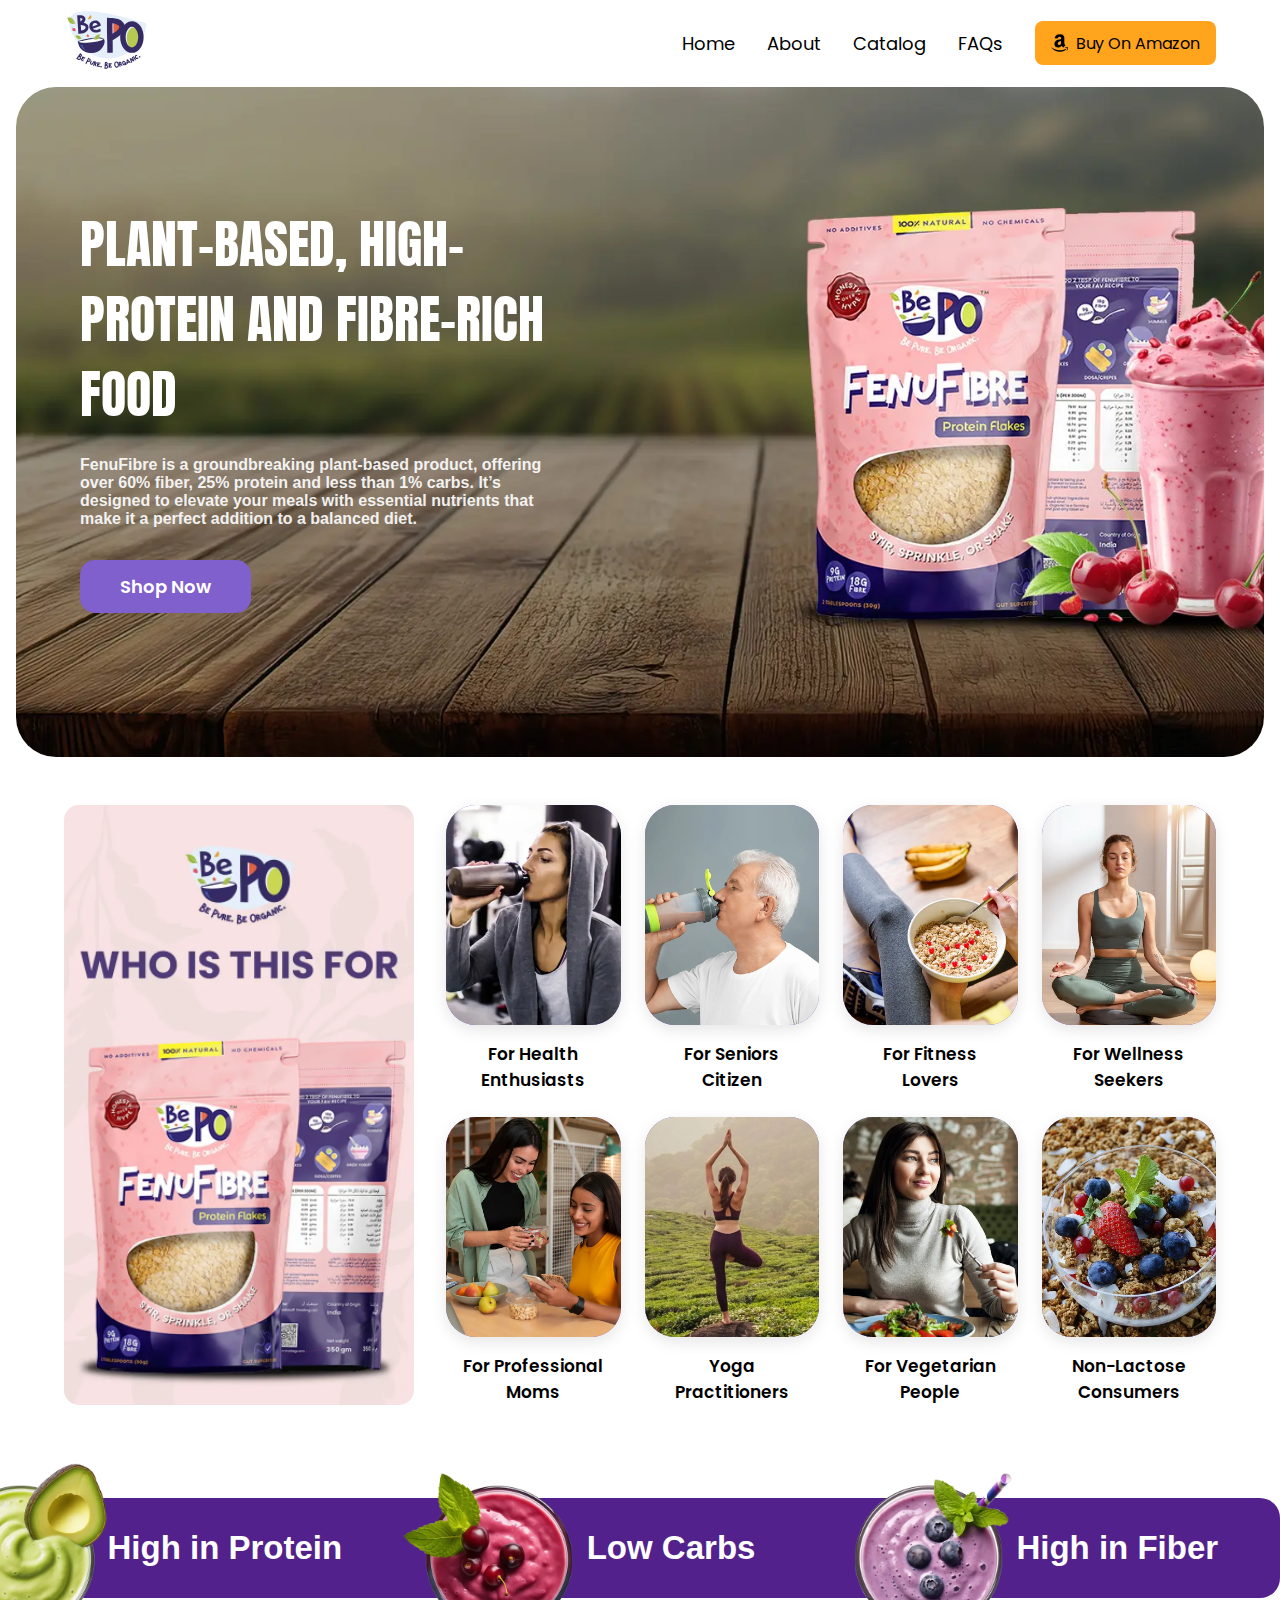
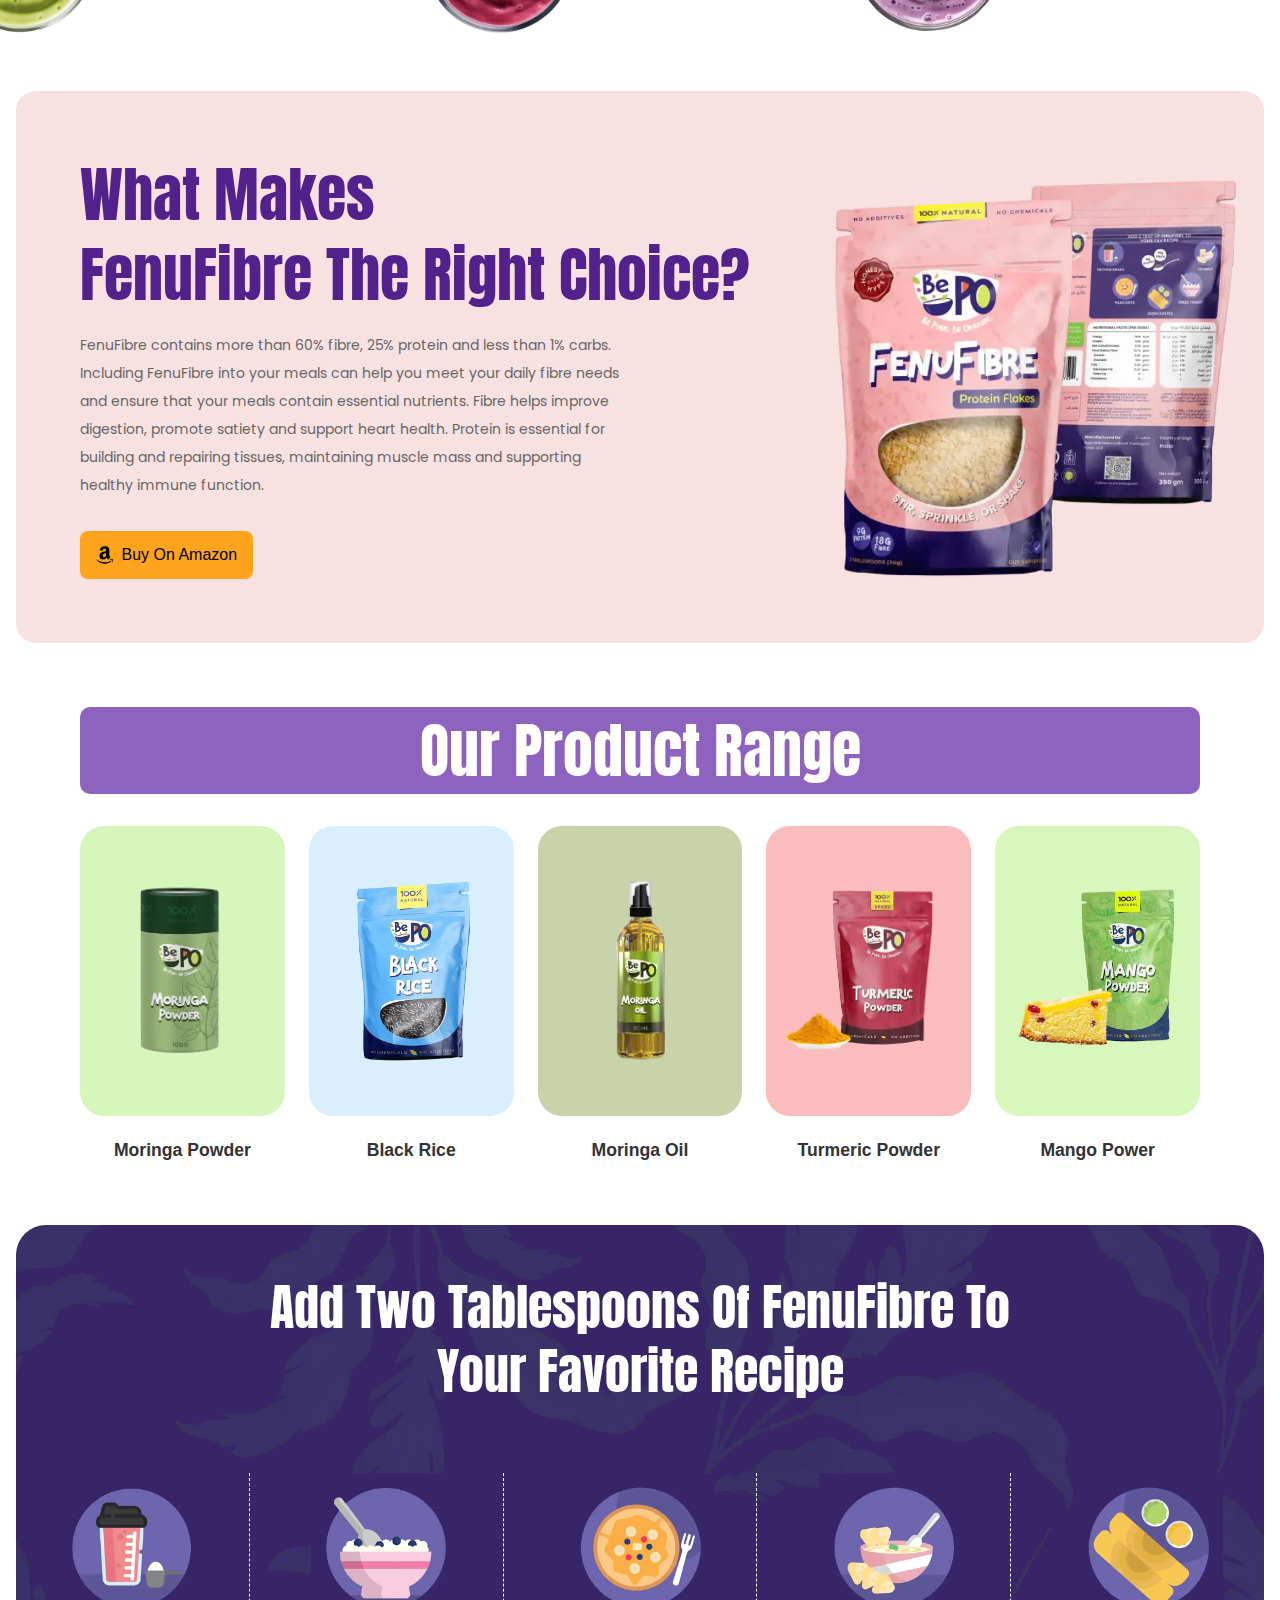
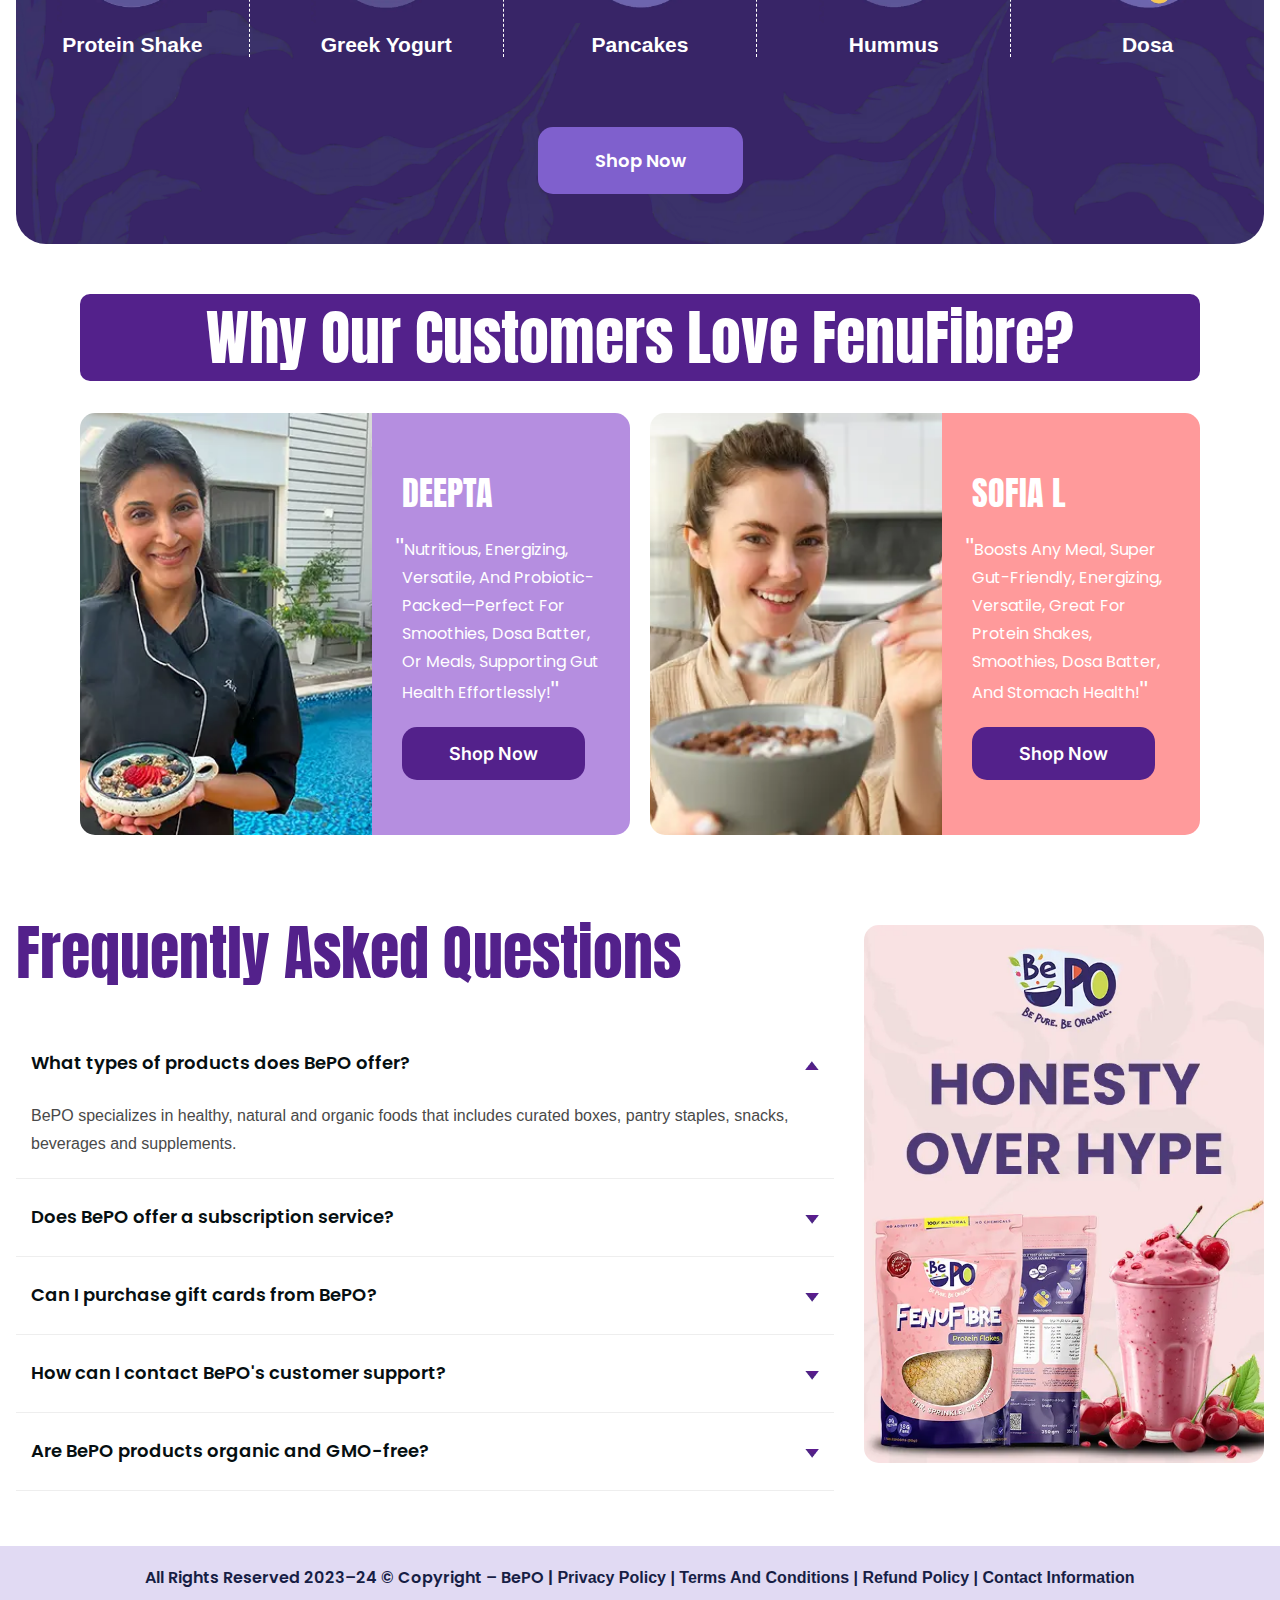
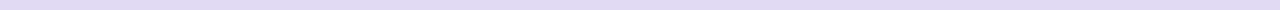
==== commit 0f1afb12: "image optimization work done" ====
--- a/index.html
+++ b/index.html
@@ -19,8 +19,8 @@
   <meta property="og:site_name" content="Bepo" />
   <link href="./images/bg-images/logo.svg " rel="icon" />
   <link href="./images/bg-images/logo.svg " rel="apple-touch-icon" />
-  <link href="https://cdnjs.cloudflare.com/ajax/libs/font-awesome/6.0.0/css/all.min.css" rel="stylesheet" />
-  <link rel="stylesheet" href="./css/font-awesome-css/all.css" />
+  <!-- <link href="https://cdnjs.cloudflare.com/ajax/libs/font-awesome/6.0.0/css/all.min.css" rel="stylesheet" />
+  <link rel="stylesheet" href="./css/font-awesome-css/all.css" /> -->
   <link rel="stylesheet" href="./css/style.css" />
   <link rel="stylesheet" href="./css/responsive.css" />
   <script defer src="./js/script.js"></script>
@@ -289,27 +289,27 @@
     <div class="slider-container_logo desktop-slider" id="upperLogo">
       <div class="slider_logo" id="slider_logo">
         <div class="slide-card_logo">
-          <img src="./images/fruits/h2-img-01.png" />
+          <img src="./images/fruits/h2-img-01.webp" />
           <p>High in Protein</p>
         </div>
         <div class="slide-card_logo">
-          <img src="./images/fruits/h2-img-03.png" />
+          <img src="./images/fruits/h2-img-03.webp" />
           <p>Low Carbs</p>
         </div>
         <div class="slide-card_logo">
-          <img src="./images/fruits/h2-img-04.png" />
+          <img src="./images/fruits/h2-img-04.webp" />
           <p>High in Fiber</p>
         </div>
         <div class="slide-card_logo">
-          <img src="./images/fruits/h2-img-05.png" />
+          <img src="./images/fruits/h2-img-05.webp" />
           <p>100% Natural</p>
         </div>
         <div class="slide-card_logo">
-          <img src="./images/fruits/h2-img-01.png" />
+          <img src="./images/fruits/h2-img-01.webp" />
           <p>High in Fibre</p>
         </div>
         <div class="slide-card_logo">
-          <img src="./images/fruits/h2-img-03.png" />
+          <img src="./images/fruits/h2-img-03.webp" />
           <p>100% Natural</p>
         </div>
       </div>
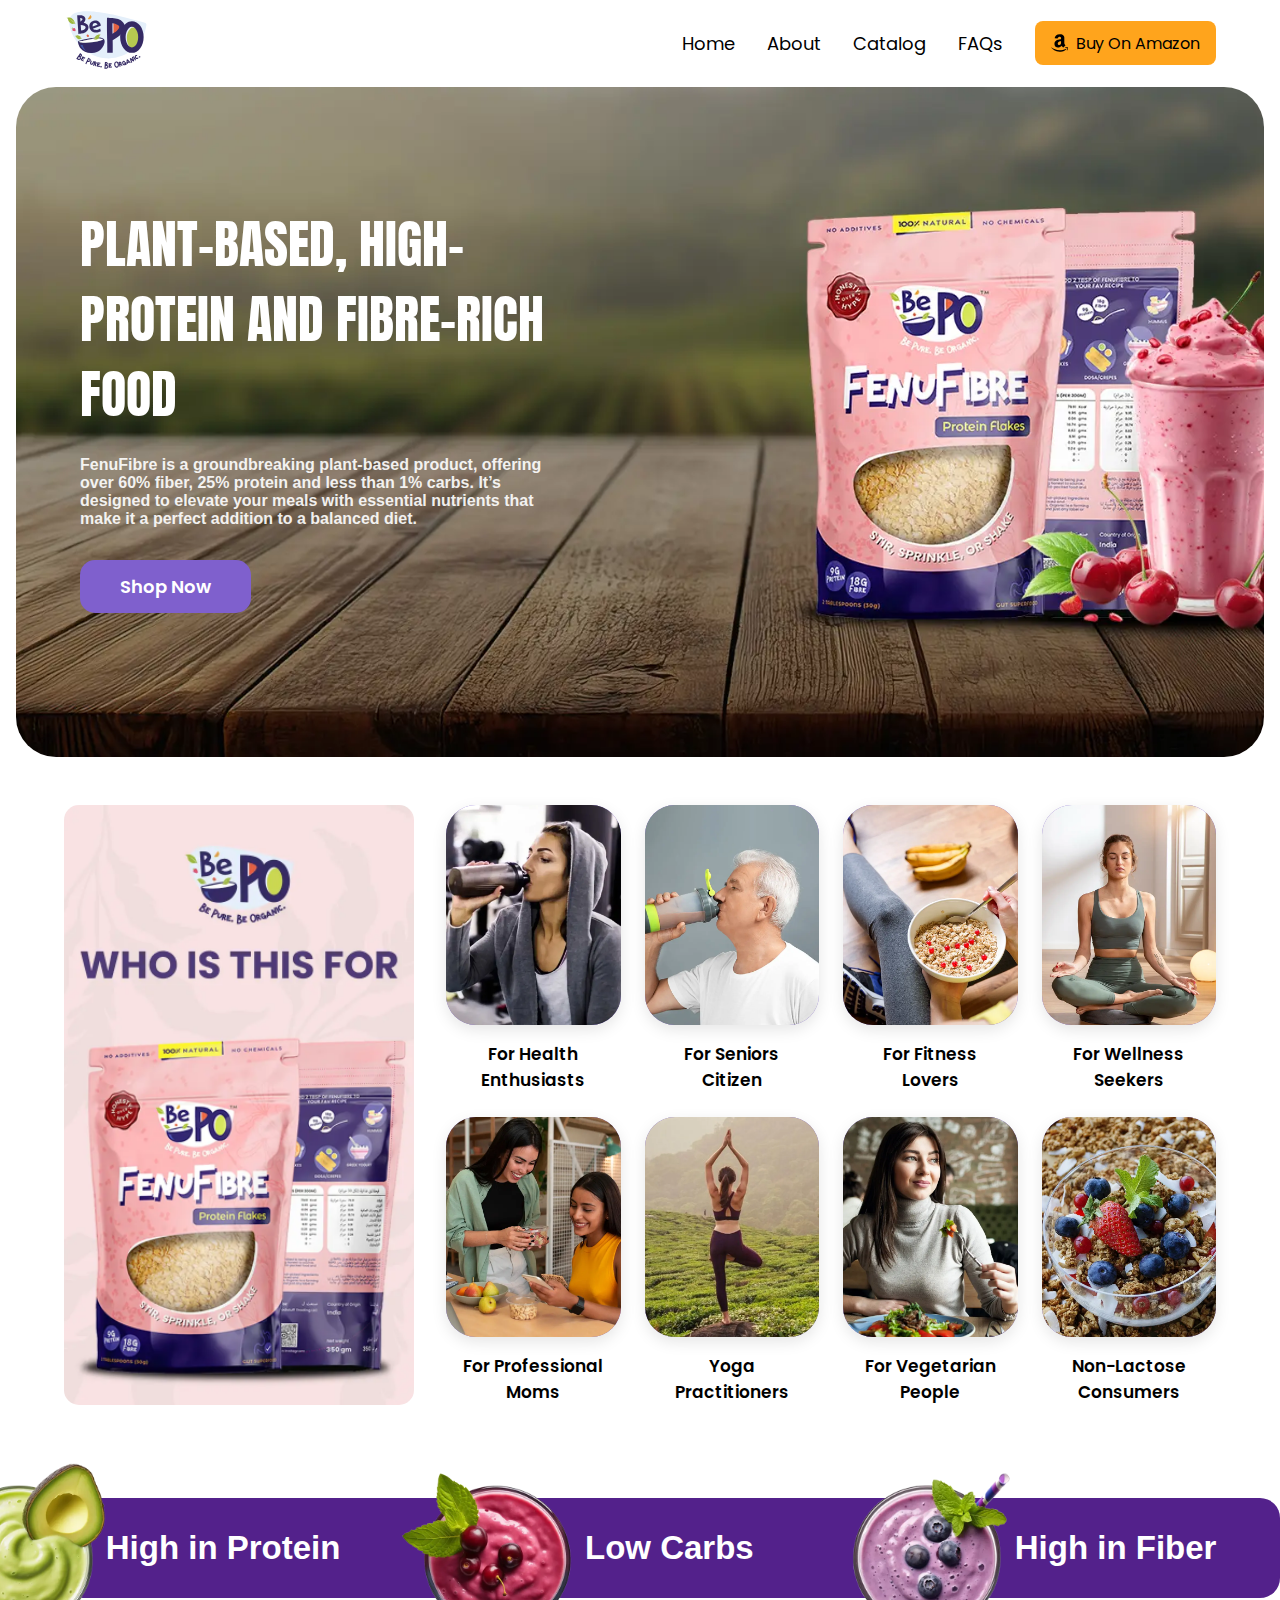
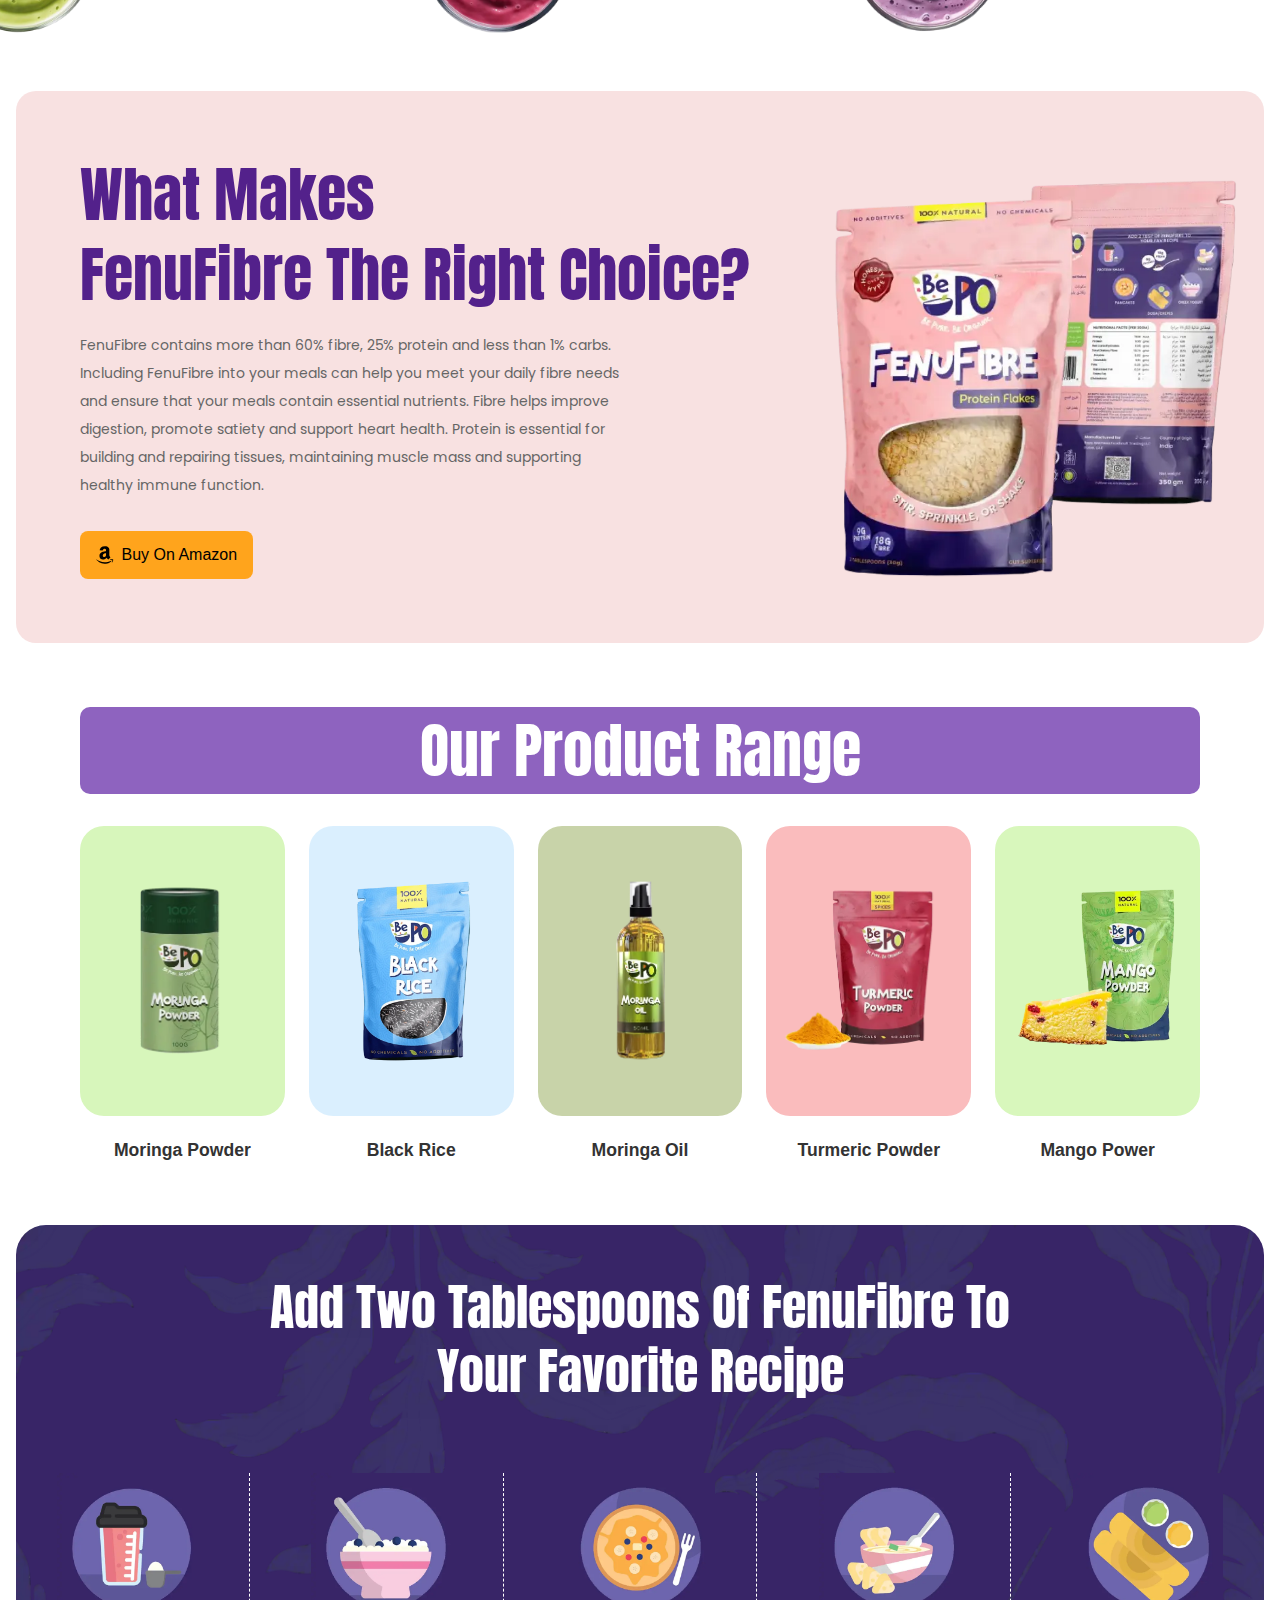
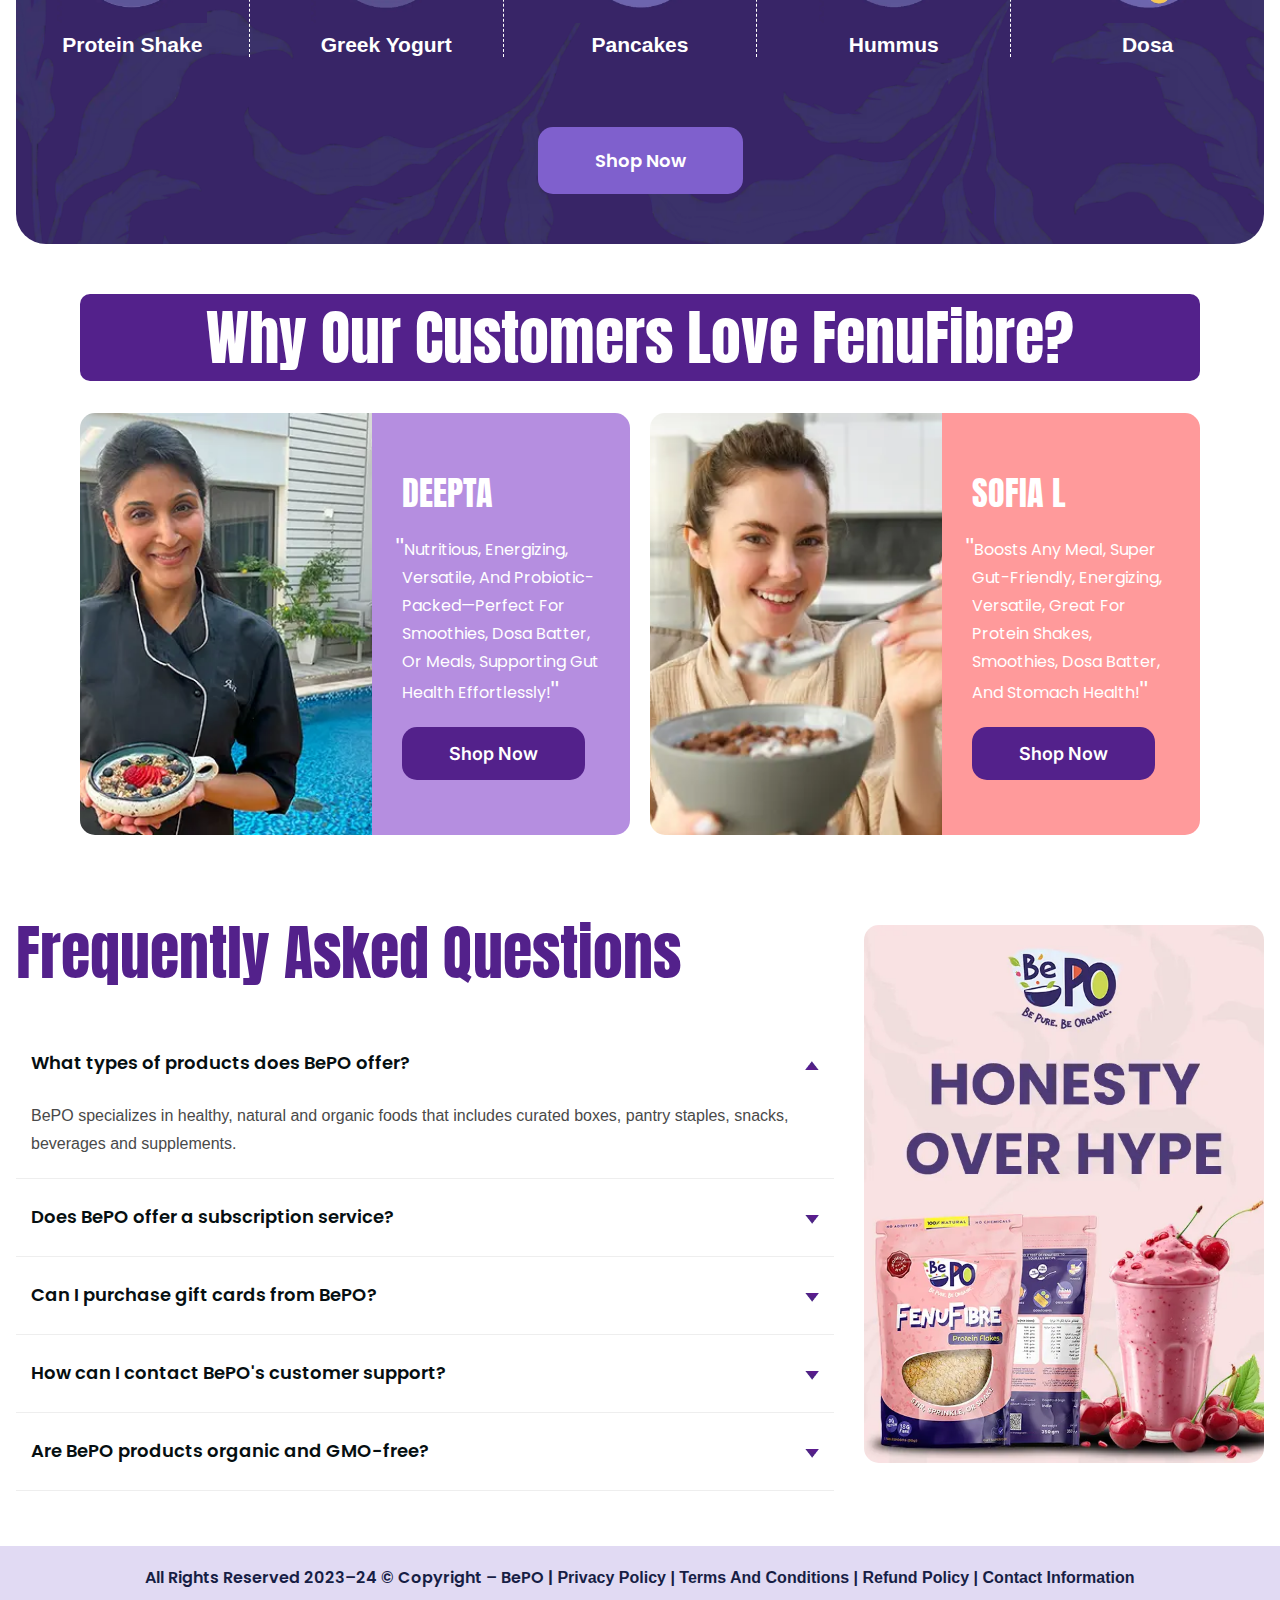
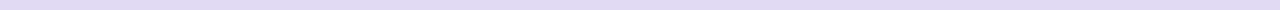
==== commit 4fdec21e: "font-awesome again added" ====
--- a/index.html
+++ b/index.html
@@ -19,8 +19,8 @@
   <meta property="og:site_name" content="Bepo" />
   <link href="./images/bg-images/logo.svg " rel="icon" />
   <link href="./images/bg-images/logo.svg " rel="apple-touch-icon" />
-  <!-- <link href="https://cdnjs.cloudflare.com/ajax/libs/font-awesome/6.0.0/css/all.min.css" rel="stylesheet" />
-  <link rel="stylesheet" href="./css/font-awesome-css/all.css" /> -->
+  <link href="https://cdnjs.cloudflare.com/ajax/libs/font-awesome/6.0.0/css/all.min.css" rel="stylesheet" />
+  <link rel="stylesheet" href="./css/font-awesome-css/all.css" />
   <link rel="stylesheet" href="./css/style.css" />
   <link rel="stylesheet" href="./css/responsive.css" />
   <script defer src="./js/script.js"></script>
--- a/css/responsive.css
+++ b/css/responsive.css
@@ -156,6 +156,10 @@
 @media (max-width: 768px) {
     .juice-blog-dot.active {
         display: block;
+    }
+
+    .nav-icons a{
+        display: none;
     }
 
     .hero-content {
